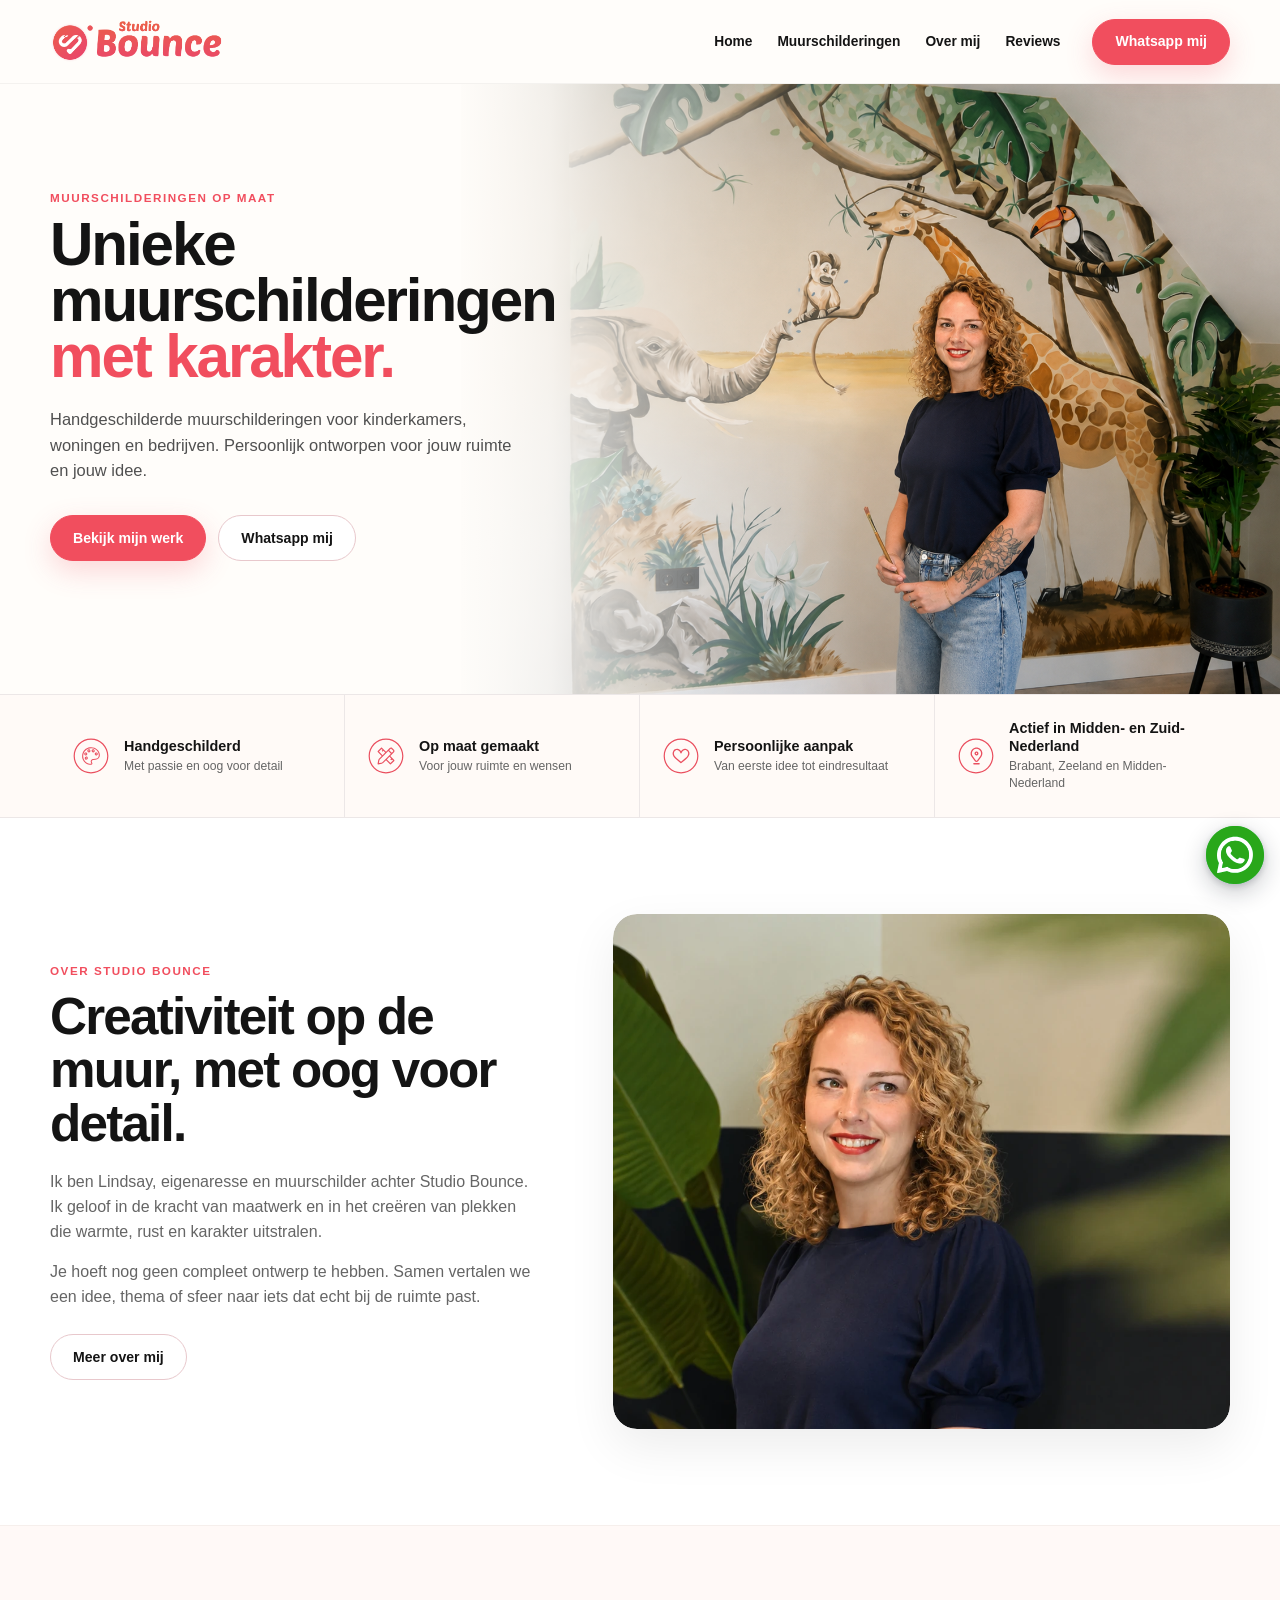
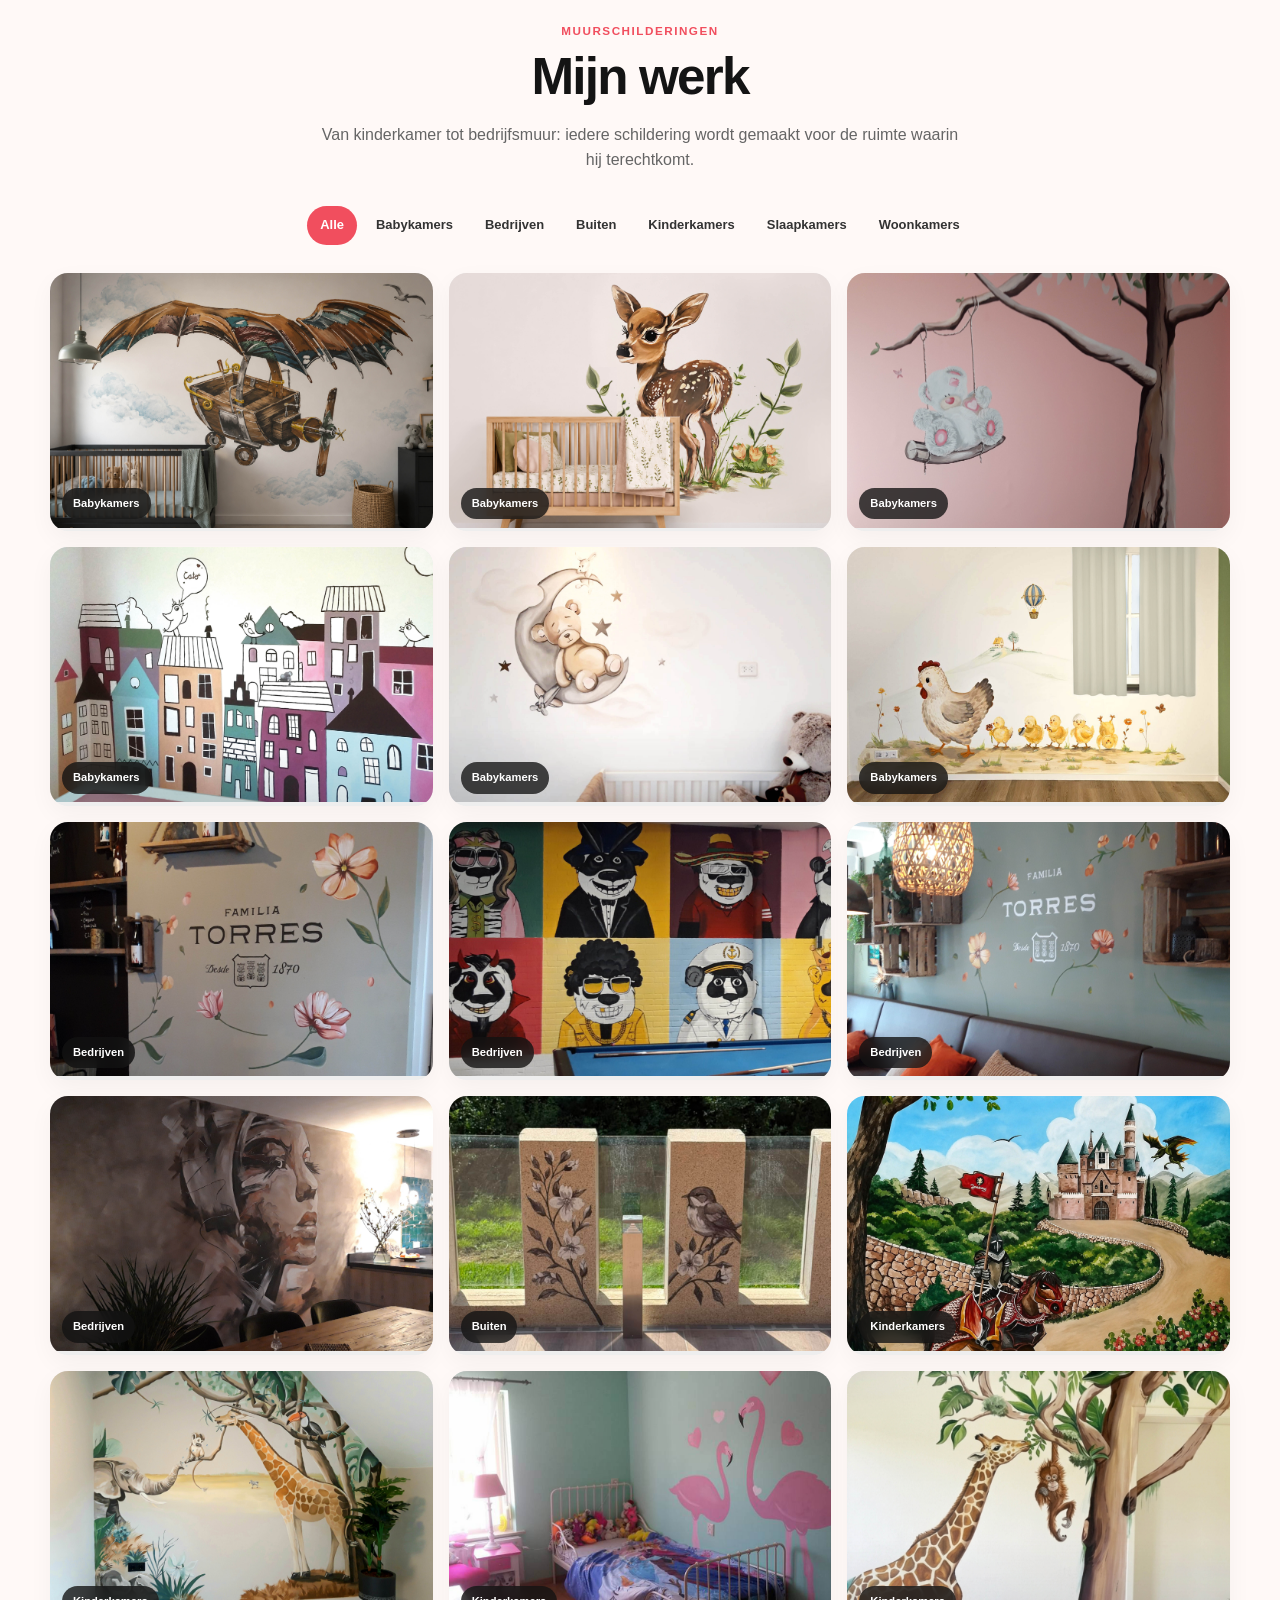
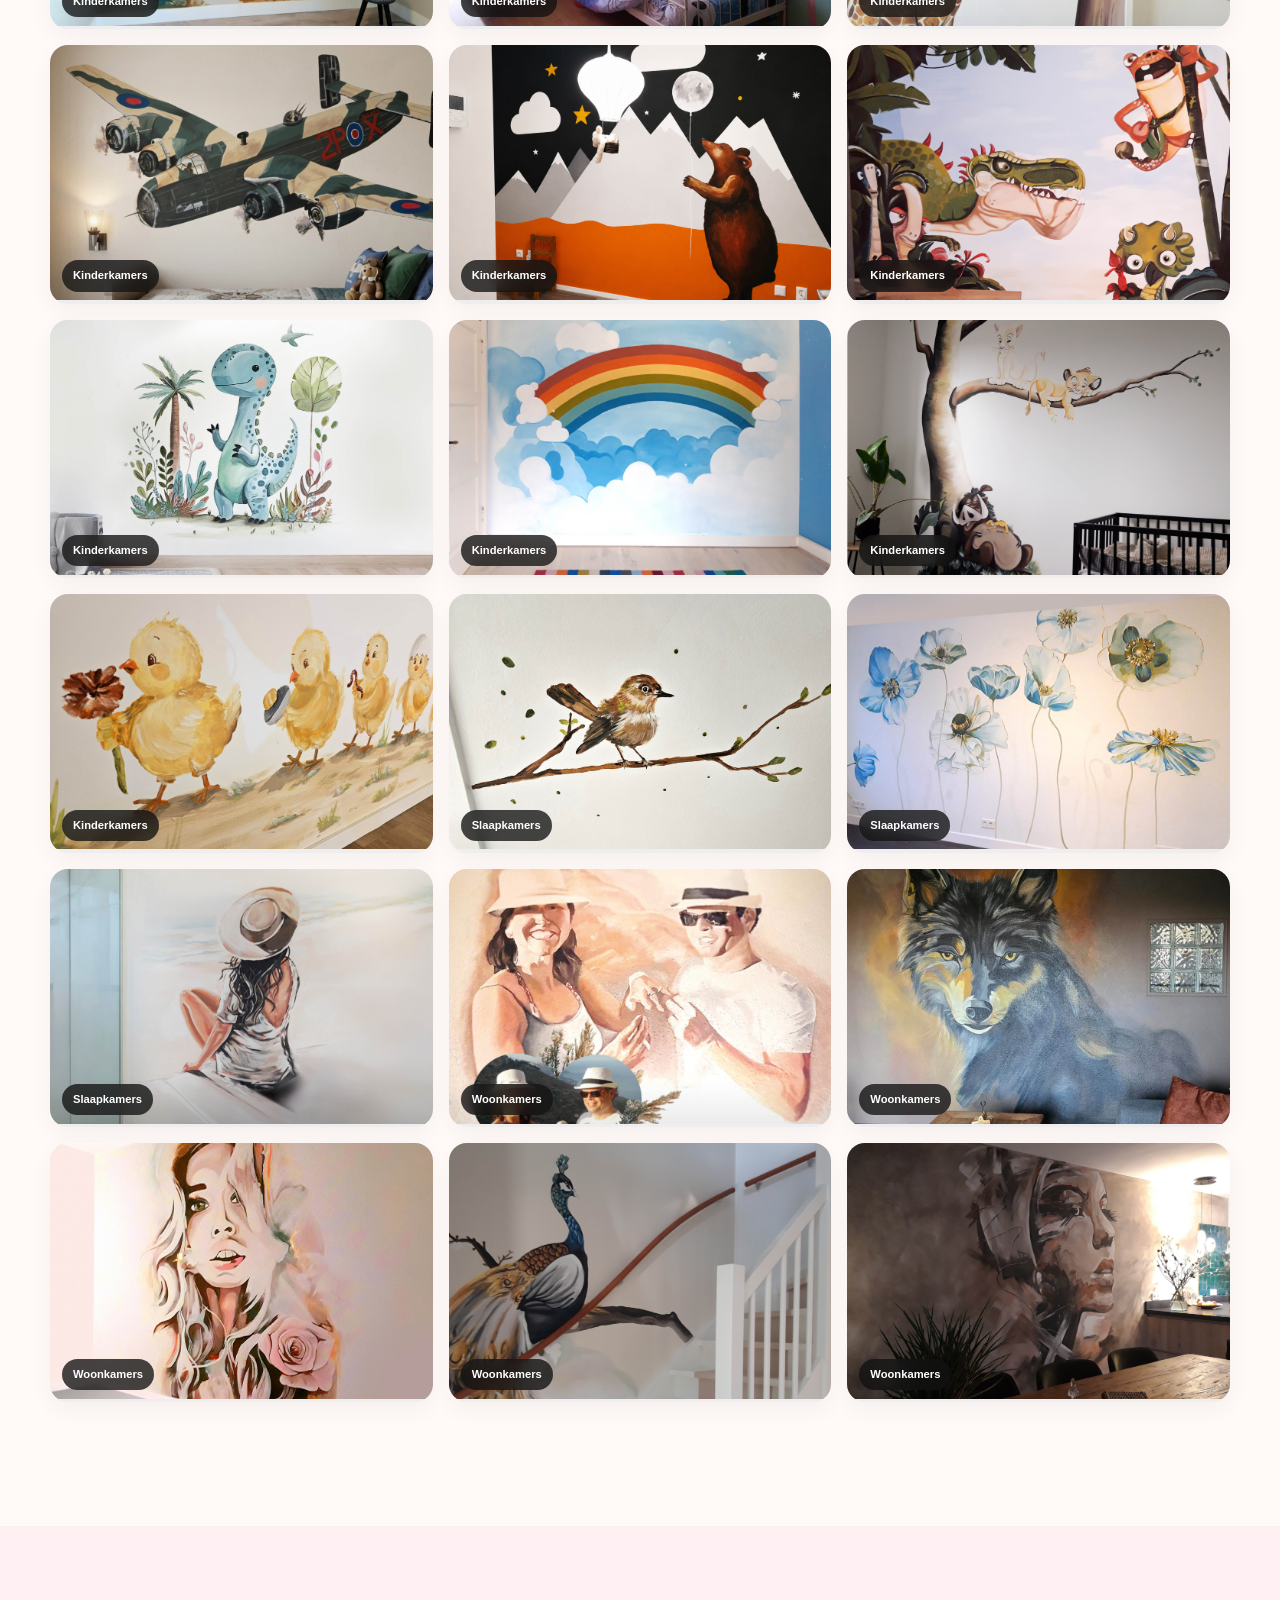
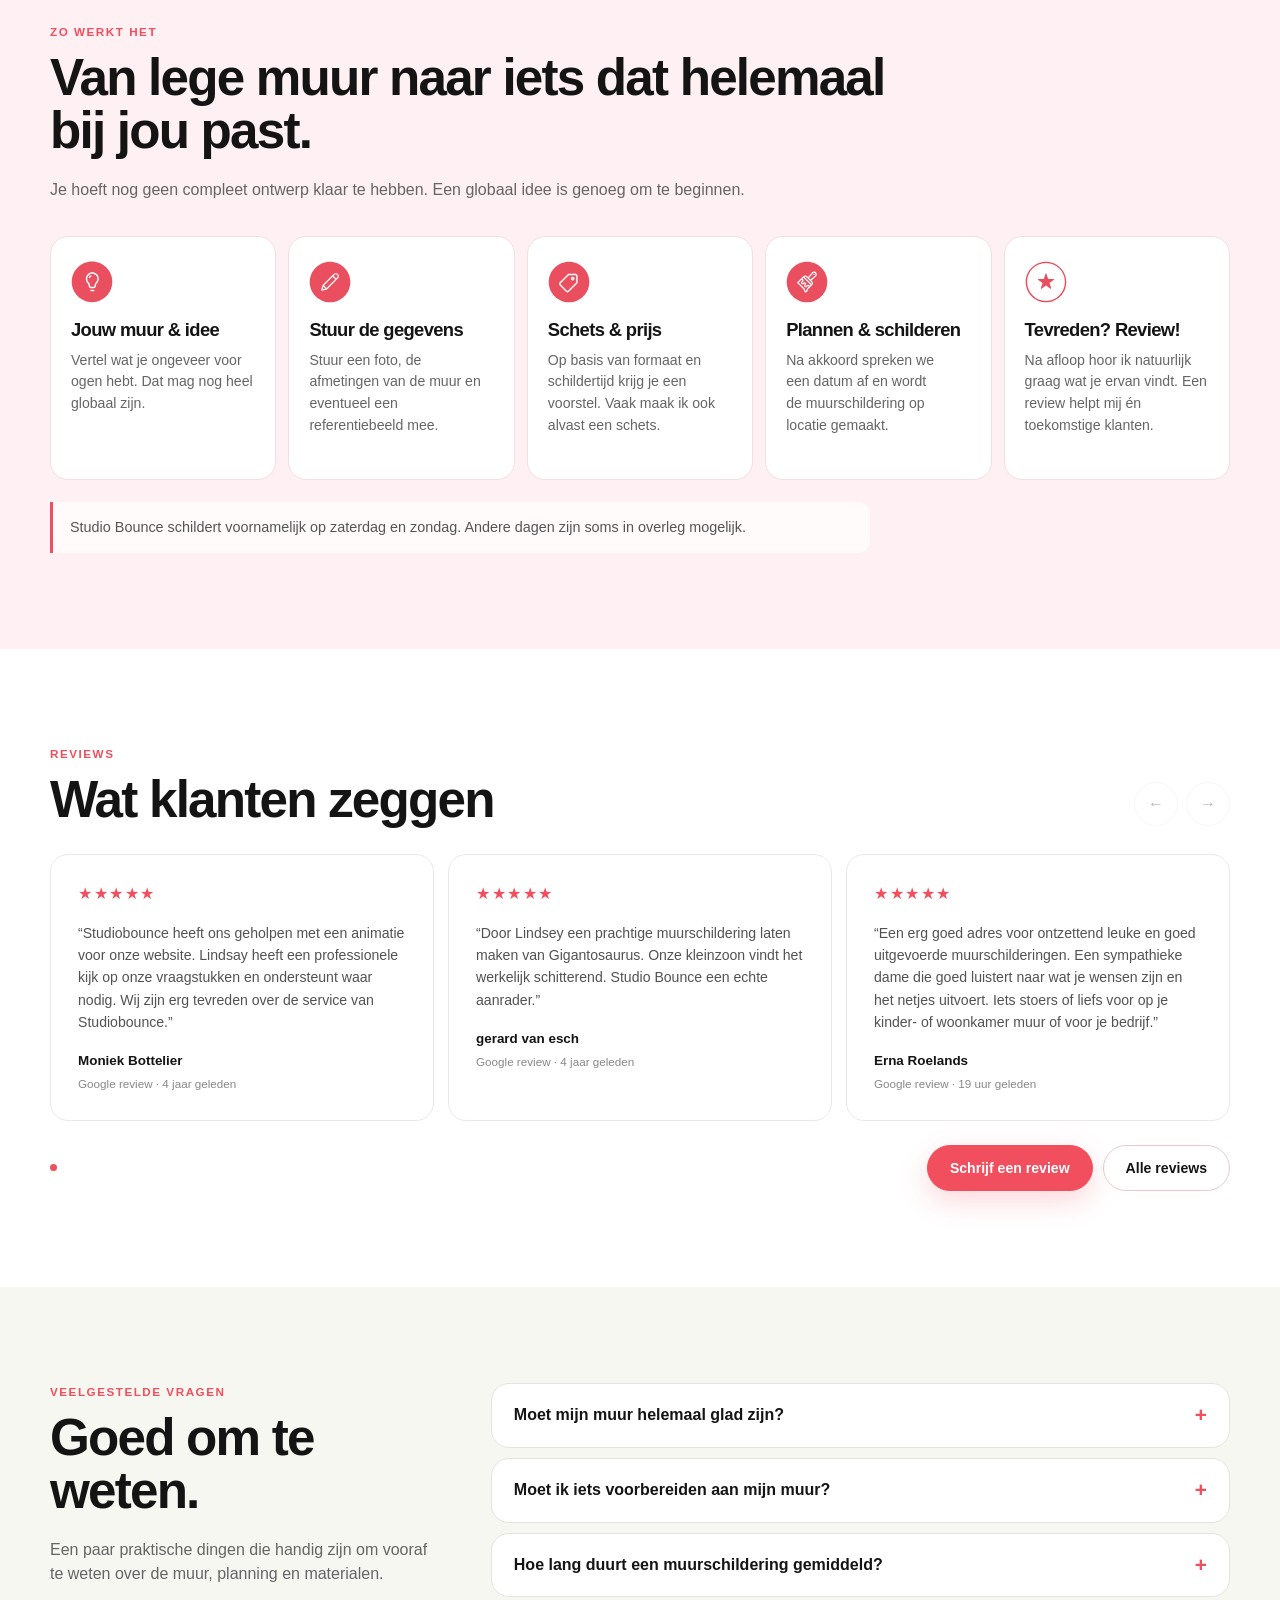
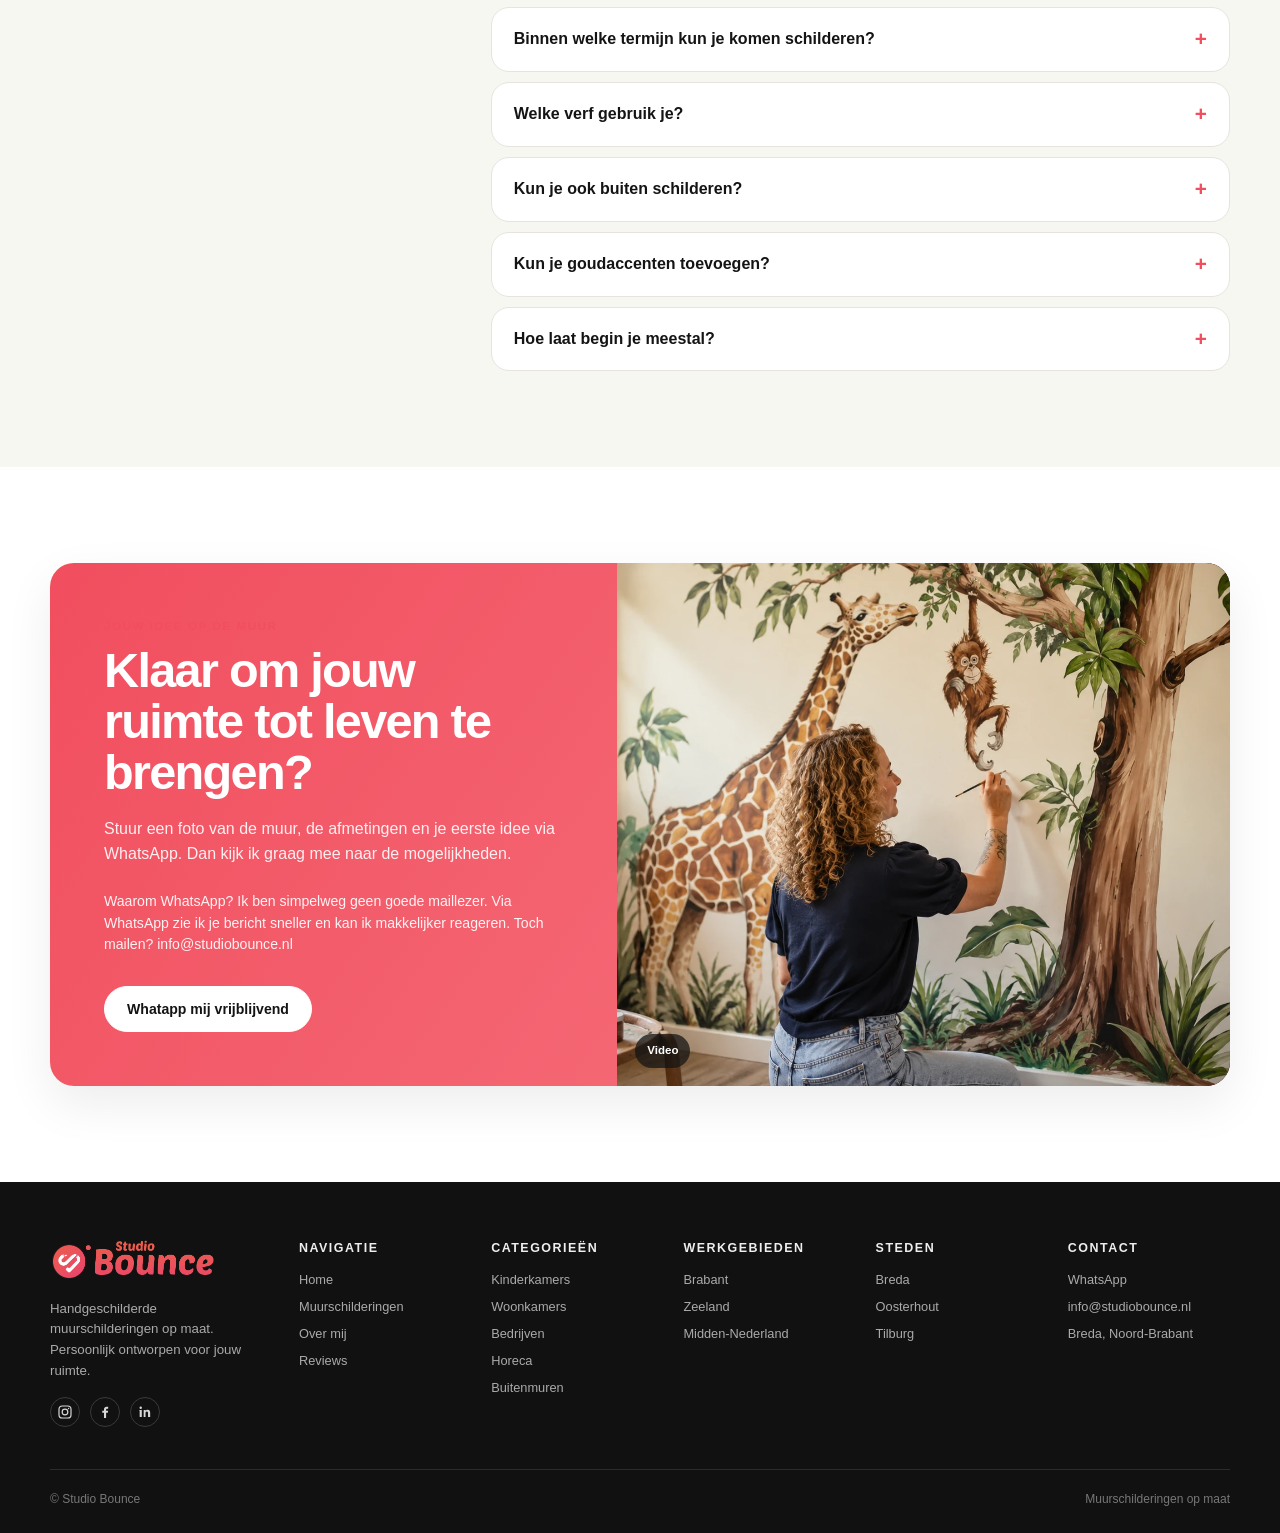
==== index.html @ 5ccdd758 "Add files via upload" ====
<!DOCTYPE html>
<html lang="nl"><head>
<link rel="icon" href="favicon.ico" sizes="any">
<link rel="icon" type="image/png" sizes="32x32" href="assets/favicons/favicon-32x32.png">
<link rel="icon" type="image/png" sizes="16x16" href="assets/favicons/favicon-16x16.png">
<link rel="apple-touch-icon" sizes="180x180" href="assets/favicons/apple-touch-icon.png">

<meta charset="utf-8">
<meta content="width=device-width, initial-scale=1" name="viewport">
<meta content="#f14e5e" name="theme-color">
<meta content="Studio Bounce maakt unieke, handgeschilderde muurschilderingen op maat voor woningen, kinderkamers, bedrijven, horeca en buitenmuren." name="description">
<meta content="index,follow,max-image-preview:large" name="robots">
<title>Studio Bounce | Muurschilderingen op maat</title>
<link href="css/main.css" rel="stylesheet">
<link href="css/site-system.css" rel="stylesheet"><style data-siteedit-site-frame="1920">
/* SiteEdit desktop composition: content is capped at 1920px; top-level section backgrounds always bleed to the real browser edges. */
html{overflow-x:clip}body{max-width:1920px!important;margin-left:auto!important;margin-right:auto!important;overflow-x:visible!important}[data-siteedit-fullbleed="true"]{isolation:isolate}[data-siteedit-fullbleed="true"]::before{content:"";position:absolute;z-index:-1;pointer-events:none;top:0;bottom:0;left:50%;width:100vw;transform:translateX(-50%);background:inherit;border-radius:0}[data-siteedit-fullbleed-context="true"]{position:relative}[data-siteedit-hidden="true"]{display:none!important}[data-siteedit-drop-active="true"]{outline:3px solid #7255ff!important;outline-offset:4px!important}
</style><style data-siteedit-responsive="true">@media(max-width:800px){[data-siteedit-free="true"]{position:relative!important;left:auto!important;right:auto!important;top:auto!important;max-width:100%!important;margin:24px auto!important}}</style><style data-siteedit-breakpoint-style="true">@media (min-width:1025px){[data-siteedit-responsive-id="se-r-mtsohcry-9l"][data-siteedit-responsive-id="se-r-mtsohcry-9l"]{width:36px !important;height:36px !important;}[data-siteedit-responsive-id="se-r-mtsohvhq-9r"][data-siteedit-responsive-id="se-r-mtsohvhq-9r"]{width:36px !important;height:36px !important;}[data-siteedit-responsive-id="se-r-mtsoi4g5-9x"][data-siteedit-responsive-id="se-r-mtsoi4g5-9x"]{width:36px !important;height:36px !important;}[data-siteedit-responsive-id="se-r-mtsoihoe-a5"][data-siteedit-responsive-id="se-r-mtsoihoe-a5"]{width:36px !important;height:36px !important;}[data-siteedit-responsive-id="se-r-mtlb56ii-9a"][data-siteedit-responsive-id="se-r-mtlb56ii-9a"]{object-position:113.8% 16.6% !important;}[data-siteedit-responsive-id="se-r-mtsoj9gz-ad"][data-siteedit-responsive-id="se-r-mtsoj9gz-ad"]{width:42px !important;height:42px !important;}[data-siteedit-responsive-id="se-r-mtsojlbh-aj"][data-siteedit-responsive-id="se-r-mtsojlbh-aj"]{width:42px !important;height:42px !important;}[data-siteedit-responsive-id="se-r-mtsojvg8-av"][data-siteedit-responsive-id="se-r-mtsojvg8-av"]{width:42px !important;height:42px !important;}[data-siteedit-responsive-id="se-r-mtsok99g-b3"][data-siteedit-responsive-id="se-r-mtsok99g-b3"]{width:42px !important;height:42px !important;}[data-siteedit-responsive-id="se-r-mtsoko1g-b9"][data-siteedit-responsive-id="se-r-mtsoko1g-b9"]{width:42px !important;height:42px !important;}}
@media (max-width:600px){[data-siteedit-responsive-id="se-r-mu3u2zjl-c8"][data-siteedit-responsive-id="se-r-mu3u2zjl-c8"]{color:rgba(20, 20, 20, 0) !important;}[data-siteedit-responsive-id="se-r-mu3u2je7-c7"][data-siteedit-responsive-id="se-r-mu3u2je7-c7"]{width:58px !important;height:58px !important;}}</style><style data-siteedit-icon-helper="true">
svg[data-siteedit-icon]{overflow:visible!important;}
svg[data-siteedit-icon]:not([data-siteedit-icon-source="imported"])[data-siteedit-icon-fill-mode="none"] :is(path,rect,circle,ellipse,polygon,polyline,line){fill:none!important;}
svg[data-siteedit-icon]:not([data-siteedit-icon-source="imported"])[data-siteedit-icon-fill-mode="color"] :is(path,rect,circle,ellipse,polygon,polyline,line){fill:var(--siteedit-icon-fill,#000)!important;}
svg[data-siteedit-icon]:not([data-siteedit-icon-source="imported"])[data-siteedit-icon-stroke-mode="none"] :is(path,rect,circle,ellipse,polygon,polyline,line){stroke:none!important;}
svg[data-siteedit-icon]:not([data-siteedit-icon-source="imported"])[data-siteedit-icon-stroke-mode="color"] :is(path,rect,circle,ellipse,polygon,polyline,line){stroke:var(--siteedit-icon-stroke,currentColor)!important;}
svg[data-siteedit-icon]:not([data-siteedit-icon-source="imported"])[data-siteedit-icon-stroke-width] :is(path,rect,circle,ellipse,polygon,polyline,line){stroke-width:var(--siteedit-icon-stroke-width,1.8)!important;}
</style></head>
<body id="top" class="home-page">
<header class="site-header" data-siteedit-fullbleed="true">
<div class="container header-inner">
<a aria-label="Studio Bounce home" class="brand" href="index.html">
<img alt="Studio Bounce" src="assets/images/studio-bounce-logo.png">
</a>
<button aria-expanded="false" aria-label="Menu openen" class="mobile-toggle" type="button">
<span></span><span></span><span></span>
</button>
<nav aria-label="Hoofdnavigatie" class="main-nav">
<a href="index.html">Home</a>
<a href="index.html#portfolio">Muurschilderingen</a>
<a href="index.html#over">Over mij</a>
<a href="index.html#reviews">Reviews</a>
<a class="btn btn-primary whatsapp-link nav-cta" href="https://wa.me/31657114682" target="_blank" rel="noopener">Whatsapp mij</a>
</nav>
</div>
</header>
<main>
<!-- HERO: home-v2 composition -->
<section aria-labelledby="hero-title" class="hero" data-siteedit-fullbleed="true">
<div class="container hero-inner">
<div class="hero-copy">
<p class="eyebrow">Muurschilderingen op maat</p>
<h1 id="hero-title">Unieke muurschilderingen <span>met karakter.</span></h1>
<p class="hero-lead">Handgeschilderde muurschilderingen voor kinderkamers, woningen en bedrijven. Persoonlijk ontworpen voor jouw ruimte en jouw idee.</p>
<div class="hero-actions">
<a class="btn btn-primary" href="#portfolio">Bekijk mijn werk</a>
<a class="btn btn-outline whatsapp-link" href="https://wa.me/31657114682" target="_blank" rel="noopener">Whatsapp mij</a>
</div>
</div>
</div>
<div class="hero-art">
<img alt="Studio Bounce schildert een jungle muurschildering met giraffe en aap" src="assets/siteedit/Hero_Muurschildering_breda_Jungle.png" style="height: 610px; object-fit: cover; object-position: 50% 50%;">
</div>
</section>
<!-- INFO STRIP: landing-page clarity -->
<section aria-label="Waarom Studio Bounce" class="info-strip" data-siteedit-fullbleed="true">
<div class="container info-grid">
<article class="info-item">
<div class="info-icon" style="color: inherit;">
<svg xmlns="http://www.w3.org/2000/svg" id="Laag_1" data-name="Laag 1" viewBox="0 0 30 30" data-siteedit-icon="true" data-siteedit-icon-name="Tekengebied 1" data-siteedit-icon-source="imported" aria-hidden="true" focusable="false" preserveAspectRatio="xMidYMid meet" data-siteedit-icon-fill-mode="original" data-siteedit-icon-stroke-mode="original" style="overflow: visible !important;" data-siteedit-responsive-id="se-r-mtsohcry-9l" data-siteedit-desktop-style="{&quot;width&quot;:&quot;36px&quot;,&quot;height&quot;:&quot;36px&quot;}">
  <defs>
    <style>
      .cls-1 {
        fill: #ea4f5f;
      }
    </style>
  </defs>
  <g>
    <path class="cls-1" d="M15.34,22.39h-1.5c-3.2-.57-5.72-3.14-6.23-6.34l.05-2.05c.51-3.29,3.01-5.82,6.36-6.31,4.16-.6,8.11,2.22,8.35,6.37.13,2.27-1.46,4.08-3.68,4.16l-1.79.06c-.53.02-.97.31-1.18.75s-.14.91.17,1.31c.27.41.33.77.24,1.36l-.79.69ZM18.76,17.34c1.49-.06,2.54-1.17,2.71-2.58.14-1.18-.19-2.33-.81-3.34-1.11-1.8-2.97-2.77-5.07-2.92-3.77-.26-6.92,2.51-7.09,6.21s2.67,6.75,6.39,6.8c.13,0,.42-.12.43-.23.05-.42-1.08-1.37-.32-2.73.38-.68,1.06-1.12,1.97-1.15l1.79-.07Z" data-siteedit-original-fill="rgb(234, 79, 95)" data-siteedit-original-stroke="none" data-siteedit-original-stroke-width="1px" style="fill: rgb(234, 79, 95) !important; stroke: none !important; stroke-width: 1px !important;"></path>
    <path class="cls-1" d="M10.73,15.54c.77-.21,1.44.27,1.59.92.15.69-.23,1.36-.94,1.55-.61.16-1.32-.21-1.52-.81-.22-.69.09-1.45.86-1.66ZM10.87,16.38c-.23.17-.27.51-.14.64s.45.2.56.1c.15-.12.23-.38.18-.52-.06-.17-.47-.32-.6-.22Z" data-siteedit-original-fill="rgb(234, 79, 95)" data-siteedit-original-stroke="none" data-siteedit-original-stroke-width="1px" style="fill: rgb(234, 79, 95) !important; stroke: none !important; stroke-width: 1px !important;"></path>
    <path class="cls-1" d="M13.14,9.43c.76-.06,1.31.53,1.37,1.16.07.74-.47,1.35-1.19,1.4-.66.04-1.27-.43-1.36-1.12s.38-1.37,1.18-1.43ZM13.04,10.34c-.23.11-.27.51-.15.63.11.11.42.19.55.13.16-.06.25-.45.17-.61-.06-.13-.39-.25-.57-.16Z" data-siteedit-original-fill="rgb(234, 79, 95)" data-siteedit-original-stroke="none" data-siteedit-original-stroke-width="1px" style="fill: rgb(234, 79, 95) !important; stroke: none !important; stroke-width: 1px !important;"></path>
    <path class="cls-1" d="M16.72,9.43c.76-.06,1.31.53,1.37,1.16.07.74-.47,1.35-1.19,1.4-.66.05-1.27-.43-1.36-1.12s.38-1.37,1.18-1.43ZM16.62,10.34c-.23.11-.27.51-.15.63.1.11.42.18.55.13.16-.07.25-.44.17-.61-.06-.13-.39-.24-.57-.16Z" data-siteedit-original-fill="rgb(234, 79, 95)" data-siteedit-original-stroke="none" data-siteedit-original-stroke-width="1px" style="fill: rgb(234, 79, 95) !important; stroke: none !important; stroke-width: 1px !important;"></path>
    <path class="cls-1" d="M10.27,12.09c.75-.23,1.42.22,1.61.89s-.2,1.36-.88,1.57c-.63.19-1.31-.15-1.55-.74-.27-.68.05-1.48.81-1.71ZM10.39,12.96c-.23.19-.16.6,0,.69.12.07.41.07.53-.01.13-.1.16-.45.08-.59-.07-.13-.47-.2-.61-.09Z" data-siteedit-original-fill="rgb(234, 79, 95)" data-siteedit-original-stroke="none" data-siteedit-original-stroke-width="1px" style="fill: rgb(234, 79, 95) !important; stroke: none !important; stroke-width: 1px !important;"></path>
    <path class="cls-1" d="M19.04,12.09c.76-.23,1.42.22,1.61.89.18.64-.2,1.35-.88,1.56-.63.2-1.31-.15-1.55-.74-.28-.67.05-1.48.81-1.71ZM19.18,12.94c-.2.13-.23.51-.09.66.12.12.45.15.59.04.13-.1.17-.45.08-.59-.08-.12-.46-.2-.58-.12Z" data-siteedit-original-fill="rgb(234, 79, 95)" data-siteedit-original-stroke="none" data-siteedit-original-stroke-width="1px" style="fill: rgb(234, 79, 95) !important; stroke: none !important; stroke-width: 1px !important;"></path>
  </g>
  <path class="cls-1" d="M15,1.5c7.44,0,13.5,6.06,13.5,13.5s-6.06,13.5-13.5,13.5S1.5,22.44,1.5,15,7.56,1.5,15,1.5M15,.5C6.99.5.5,6.99.5,15s6.49,14.5,14.5,14.5,14.5-6.49,14.5-14.5S23.01.5,15,.5h0Z" data-siteedit-original-fill="rgb(234, 79, 95)" data-siteedit-original-stroke="none" data-siteedit-original-stroke-width="1px" style="fill: rgb(234, 79, 95) !important; stroke: none !important; stroke-width: 1px !important;"></path>
</svg>
</div>
<div><strong>Handgeschilderd</strong><span>Met passie en oog voor detail</span></div>
</article>
<article class="info-item">
<div class="info-icon" style="color: inherit;">
<svg xmlns="http://www.w3.org/2000/svg" id="Laag_1" data-name="Laag 1" viewBox="0 0 30 30" data-siteedit-icon="true" data-siteedit-icon-name="Tekengebied 2" data-siteedit-icon-source="imported" aria-hidden="true" focusable="false" preserveAspectRatio="xMidYMid meet" data-siteedit-icon-fill-mode="original" data-siteedit-icon-stroke-mode="original" style="overflow: visible !important;" data-siteedit-responsive-id="se-r-mtsohvhq-9r" data-siteedit-desktop-style="{&quot;width&quot;:&quot;36px&quot;,&quot;height&quot;:&quot;36px&quot;}">
  <defs>
    <style>
      .cls-1 {
        fill: #ea4f5f;
      }
    </style>
  </defs>
  <path class="cls-1" d="M18.32,21.88l-3.31-3.32-2.14,2.13c-.39.39-.87.67-1.4.82l-3.04.55c-.25.05-.53-.35-.48-.57l.56-2.95c.11-.41.32-.91.62-1.21l2.32-2.33-3.32-3.31c-.23-.23-.23-.6.01-.81l2.75-2.75c.14-.19.57-.25.74-.08l3.38,3.38,3.06-3.05c.59-.59,1.49-.57,2.1-.03l1.43,1.43c.59.6.64,1.55.03,2.17l-3.05,3.06,3.32,3.31c.19.19.19.52.05.75l-2.88,2.87c-.17.17-.58.12-.74-.04ZM20.97,11.16c.12-.12.05-.55-.07-.66l-1.39-1.39c-.2-.2-.6-.18-.8.02l-1.06,1.1,2.14,2.14,1.18-1.2ZM12.86,10.72l-.71.72-.71-.74.71-.71-.83-.84-2.16,2.14,2.99,2.99,2.15-2.15-1.44-1.42ZM11.19,20.54c.38-.14.76-.35,1.04-.63l6.85-6.85-2.15-2.14-7.29,7.29c-.22.9-.38,1.69-.57,2.68l2.11-.35ZM20.02,17.84l-.74.71-.7-.71.71-.73-1.42-1.42-2.15,2.14,2.98,3.01,2.15-2.15-.84-.84Z" data-siteedit-original-fill="rgb(234, 79, 95)" data-siteedit-original-stroke="none" data-siteedit-original-stroke-width="1px" style="fill: rgb(234, 79, 95) !important; stroke: none !important; stroke-width: 1px !important;"></path>
  <path class="cls-1" d="M15,1.5c7.44,0,13.5,6.06,13.5,13.5s-6.06,13.5-13.5,13.5S1.5,22.44,1.5,15,7.56,1.5,15,1.5M15,.5C6.99.5.5,6.99.5,15s6.49,14.5,14.5,14.5,14.5-6.49,14.5-14.5S23.01.5,15,.5h0Z" data-siteedit-original-fill="rgb(234, 79, 95)" data-siteedit-original-stroke="none" data-siteedit-original-stroke-width="1px" style="fill: rgb(234, 79, 95) !important; stroke: none !important; stroke-width: 1px !important;"></path>
</svg>
</div>
<div><strong>Op maat gemaakt</strong><span>Voor jouw ruimte en wensen</span></div>
</article>
<article class="info-item">
<div class="info-icon" style="color: inherit;">
<svg xmlns="http://www.w3.org/2000/svg" id="Laag_1" data-name="Laag 1" viewBox="0 0 30 30" data-siteedit-icon="true" data-siteedit-icon-name="Tekengebied 3" data-siteedit-icon-source="imported" aria-hidden="true" focusable="false" preserveAspectRatio="xMidYMid meet" data-siteedit-icon-fill-mode="original" data-siteedit-icon-stroke-mode="original" style="overflow: visible !important;" data-siteedit-responsive-id="se-r-mtsoi4g5-9x" data-siteedit-desktop-style="{&quot;width&quot;:&quot;36px&quot;,&quot;height&quot;:&quot;36px&quot;}">
  <defs>
    <style>
      .cls-1 {
        fill: #ea4f5f;
      }
    </style>
  </defs>
  <path class="cls-1" d="M22.01,12.28v1.3c-.36,1.85-1.76,3.29-3.24,4.51l-3.42,2.84c-.25.21-.62.03-.84-.15l-3.64-3.05c-.83-.69-1.54-1.47-2.13-2.36-.96-1.47-1.01-3.28-.07-4.75.74-1.16,1.98-1.73,3.32-1.64,1.23.08,2.32.8,3.03,1.99.92-1.55,2.47-2.29,4.18-1.9,1.46.33,2.56,1.63,2.8,3.21ZM20.42,14.76c.63-1.11.72-2.33.11-3.41-.75-1.34-2.46-1.69-3.71-.79s-1.14,2.34-1.84,2.26c-.66-.08-.53-1.37-1.76-2.26s-2.96-.54-3.71.79c-.61,1.08-.51,2.3.09,3.37.56.79,1.17,1.51,1.92,2.13l3.5,2.92,3.85-3.23c.6-.5,1.07-1.13,1.55-1.79Z" data-siteedit-original-fill="rgb(234, 79, 95)" data-siteedit-original-stroke="none" data-siteedit-original-stroke-width="1px" style="fill: rgb(234, 79, 95) !important; stroke: none !important; stroke-width: 1px !important;"></path>
  <path class="cls-1" d="M15.02,1.5c7.44,0,13.5,6.06,13.5,13.5s-6.06,13.5-13.5,13.5S1.52,22.44,1.52,15,7.58,1.5,15.02,1.5M15.02.5C7.01.5.52,6.99.52,15s6.49,14.5,14.5,14.5,14.5-6.49,14.5-14.5S23.03.5,15.02.5h0Z" data-siteedit-original-fill="rgb(234, 79, 95)" data-siteedit-original-stroke="none" data-siteedit-original-stroke-width="1px" style="fill: rgb(234, 79, 95) !important; stroke: none !important; stroke-width: 1px !important;"></path>
</svg>
</div>
<div><strong>Persoonlijke aanpak</strong><span>Van eerste idee tot eindresultaat</span></div>
</article>
<article class="info-item">
<div class="info-icon" style="color: inherit;">
<svg xmlns="http://www.w3.org/2000/svg" id="Laag_1" data-name="Laag 1" viewBox="0 0 30 30" data-siteedit-icon="true" data-siteedit-icon-name="Tekengebied 4" data-siteedit-icon-source="imported" aria-hidden="true" focusable="false" preserveAspectRatio="xMidYMid meet" data-siteedit-icon-fill-mode="original" data-siteedit-icon-stroke-mode="original" style="overflow: visible !important;" data-siteedit-responsive-id="se-r-mtsoihoe-a5" data-siteedit-desktop-style="{&quot;width&quot;:&quot;36px&quot;,&quot;height&quot;:&quot;36px&quot;}">
  <defs>
    <style>
      .cls-1 {
        fill: #ea4f5f;
      }
    </style>
  </defs>
  <path class="cls-1" d="M16.07,8.01c1.75.25,3.17,1.4,3.82,2.85.76,1.71.54,3.56-.53,5l-2.63,3.52c-.32.42-.88.67-1.37.65-.45-.01-.97-.26-1.26-.65l-2.59-3.46c-1.11-1.48-1.37-3.36-.54-5.15.66-1.42,2.1-2.52,3.8-2.77h1.3ZM15.87,18.68l2.6-3.48c1.23-1.64.94-3.9-.56-5.2s-3.71-1.24-5.14.1-1.61,3.55-.4,5.16l2.59,3.44c.22.29.66.29.9-.03Z" data-siteedit-original-fill="rgb(234, 79, 95)" data-siteedit-original-stroke="none" data-siteedit-original-stroke-width="1px" style="fill: rgb(234, 79, 95) !important; stroke: none !important; stroke-width: 1px !important;"></path>
  <path class="cls-1" d="M17.61,22h-4.4c-.26,0-.53-.28-.54-.5-.02-.29.23-.6.55-.6h4.4c.26,0,.53.28.54.5.02.28-.23.6-.54.6Z" data-siteedit-original-fill="rgb(234, 79, 95)" data-siteedit-original-stroke="none" data-siteedit-original-stroke-width="1px" style="fill: rgb(234, 79, 95) !important; stroke: none !important; stroke-width: 1px !important;"></path>
  <path class="cls-1" d="M14.98,11.32c.93-.26,1.78.32,2.01,1.14.25.87-.28,1.77-1.14,2.02s-1.71-.24-1.99-1.07.16-1.82,1.12-2.09ZM15.24,12.38c-.32.12-.45.49-.33.75.11.25.47.39.73.28s.38-.47.28-.73c-.08-.21-.44-.38-.68-.29Z" data-siteedit-original-fill="rgb(234, 79, 95)" data-siteedit-original-stroke="none" data-siteedit-original-stroke-width="1px" style="fill: rgb(234, 79, 95) !important; stroke: none !important; stroke-width: 1px !important;"></path>
  <path class="cls-1" d="M15,1.5c7.44,0,13.5,6.06,13.5,13.5s-6.06,13.5-13.5,13.5S1.5,22.44,1.5,15,7.56,1.5,15,1.5M15,.5C6.99.5.5,6.99.5,15s6.49,14.5,14.5,14.5,14.5-6.49,14.5-14.5S23.01.5,15,.5h0Z" data-siteedit-original-fill="rgb(234, 79, 95)" data-siteedit-original-stroke="none" data-siteedit-original-stroke-width="1px" style="fill: rgb(234, 79, 95) !important; stroke: none !important; stroke-width: 1px !important;"></path>
</svg>
</div>
<div><strong>Actief in Midden- en Zuid-Nederland</strong><span>Brabant, Zeeland en Midden-Nederland</span></div>
</article>
</div>
</section>
<!-- OVER MIJ: clear standalone section -->
<section class="about section-pad" id="over" data-siteedit-fullbleed="true" data-siteedit-fullbleed-context="true">
<div class="container about-grid">
<div class="about-copy">
<p class="eyebrow">Over Studio Bounce</p>
<h2>Creativiteit op de muur, met oog voor detail.</h2>
<p>Ik ben Lindsay, eigenaresse en muurschilder achter Studio Bounce. Ik geloof in de kracht van maatwerk en in het creëren van plekken die warmte, rust en karakter uitstralen.</p>
<p>Je hoeft nog geen compleet ontwerp te hebben. Samen vertalen we een idee, thema of sfeer naar iets dat echt bij de ruimte past.</p>
<a class="btn btn-outline" href="#contact">Meer over mij</a>
</div>
<div class="about-visual">
<img alt="Lotte van Studio Bounce" src="assets/images/studio-bounce-portret.webp" data-siteedit-responsive-id="se-r-mtlb56ii-9a" data-siteedit-desktop-style="{&quot;object-position&quot;:&quot;113.8% 16.6%&quot;}">
</div>
</div>
</section>
<!-- PORTFOLIO -->
<section class="portfolio section-pad" id="portfolio" data-siteedit-fullbleed="true" data-siteedit-fullbleed-context="true">
<div class="container">
<div class="section-head">
<p class="eyebrow">Muurschilderingen</p>
<h2>Mijn werk</h2>
<p>Van kinderkamer tot bedrijfsmuur: iedere schildering wordt gemaakt voor de ruimte waarin hij terechtkomt.</p>
</div>
<div aria-label="Portfolio filters" class="filters">
<button class="filter active" data-filter="all" type="button">Alle</button>
<button class="filter" data-filter="babykamers" type="button">Babykamers</button>
<button class="filter" data-filter="bedrijven" type="button">Bedrijven</button>
<button class="filter" data-filter="buiten" type="button">Buiten</button>
<button class="filter" data-filter="kinderkamers" type="button">Kinderkamers</button>
<button class="filter" data-filter="slaapkamers" type="button">Slaapkamers</button><button class="filter" data-filter="woonkamers" type="button" aria-selected="false" aria-pressed="false">Woonkamers</button>



</div>
<div aria-live="polite" class="gallery">


<article aria-label="Vergroot bedrijfsmural" class="gallery-card" data-cat="buiten" role="button" tabindex="0">
<img alt="" src="assets/siteedit/Buiten_Muurschilderingen-website4.jpg" data-siteedit-resizable="" data-editor-name="Image" class="" data-siteedit-gallery-item="true" style="width: 100%; height: auto; object-fit: cover; border-radius: 0px; max-width: 100%;">
<span>Buiten</span>
</article>





<article aria-label="Vergroot bedrijfsmural" class="gallery-card" data-cat="bedrijven" role="button" tabindex="0">
<img alt="" src="assets/siteedit/Woonkamer_Muurschilderingen-website24.jpg" data-siteedit-resizable="" data-editor-name="Image" class="" data-siteedit-gallery-item="true" style="width: 100%; height: auto; object-fit: cover; border-radius: 0px; max-width: 100%;">
<span>Bedrijven</span>
</article><article aria-label="Vergroot bedrijfsmural" class="gallery-card" data-cat="babykamers" role="button" tabindex="0">
<img alt="" src="assets/siteedit/Babykamer_-Muurschilderingen-website2.jpg" data-siteedit-resizable="" data-editor-name="Image" class="" data-siteedit-gallery-item="true" style="width: 100%; height: auto; object-fit: cover; border-radius: 0px; max-width: 100%;">
<span>Babykamers</span>
</article><article aria-label="Vergroot bedrijfsmural" class="gallery-card" data-cat="babykamers" role="button" tabindex="0">
<img alt="" src="assets/siteedit/Babykamer_Muurschilderingen-website.jpg" data-siteedit-resizable="" data-editor-name="Image" class="" data-siteedit-gallery-item="true" style="width: 100%; height: auto; object-fit: cover; border-radius: 0px; max-width: 100%;">
<span>Babykamers</span>
</article><article aria-label="Vergroot bedrijfsmural" class="gallery-card" data-cat="babykamers" role="button" tabindex="0">
<img alt="" src="assets/siteedit/Babykamer_Muurschilderingen-website8.jpg" data-siteedit-resizable="" data-editor-name="Image" class="" data-siteedit-gallery-item="true" style="width: 100%; height: auto; object-fit: cover; border-radius: 0px; max-width: 100%;">
<span>Babykamers</span>
</article><article aria-label="Vergroot bedrijfsmural" class="gallery-card" data-cat="babykamers" role="button" tabindex="0">
<img alt="" src="assets/siteedit/Babykamer_Muurschilderingen-website17.jpg" data-siteedit-resizable="" data-editor-name="Image" class="" data-siteedit-gallery-item="true" style="width: 100%; height: auto; object-fit: cover; border-radius: 0px; max-width: 100%;">
<span>Babykamers</span>
</article><article aria-label="Vergroot bedrijfsmural" class="gallery-card" data-cat="babykamers" role="button" tabindex="0">
<img alt="" src="assets/siteedit/Babykamer_Muurschilderingen-website22.jpg" data-siteedit-resizable="" data-editor-name="Image" class="" data-siteedit-gallery-item="true" style="width: 100%; height: auto; object-fit: cover; border-radius: 0px; max-width: 100%;">
<span>Babykamers</span>
</article><article aria-label="Vergroot bedrijfsmural" class="gallery-card" data-cat="babykamers" role="button" tabindex="0">
<img alt="" src="assets/siteedit/Babykamer_Muurschilderingen-website23.jpg" data-siteedit-resizable="" data-editor-name="Image" class="" data-siteedit-gallery-item="true" style="width: 100%; height: auto; object-fit: cover; border-radius: 0px; max-width: 100%;">
<span>Babykamers</span>
</article><article aria-label="Vergroot bedrijfsmural" class="gallery-card" data-cat="bedrijven" role="button" tabindex="0">
<img alt="" src="assets/siteedit/Bedrijven_Muurschilderingen-website2.jpg" data-siteedit-resizable="" data-editor-name="Image" class="" data-siteedit-gallery-item="true" style="width: 100%; height: auto; object-fit: cover; border-radius: 0px; max-width: 100%; aspect-ratio: 383 / 255;">
<span>Bedrijven</span>
</article><article aria-label="Vergroot bedrijfsmural" class="gallery-card" data-cat="bedrijven" role="button" tabindex="0">
<img alt="" src="assets/siteedit/Bedrijven_Muurschilderingen-website5.jpg" data-siteedit-resizable="" data-editor-name="Image" class="" data-siteedit-gallery-item="true" style="width: 100%; height: auto; object-fit: cover; border-radius: 0px; max-width: 100%; aspect-ratio: 383 / 255;">
<span>Bedrijven</span>
</article><article aria-label="Vergroot bedrijfsmural" class="gallery-card" data-cat="bedrijven" role="button" tabindex="0">
<img alt="" src="assets/siteedit/Bedrijven_Muurschilderingen-website7.jpg" data-siteedit-resizable="" data-editor-name="Image" class="" data-siteedit-gallery-item="true" style="width: 100%; height: auto; object-fit: cover; border-radius: 0px; max-width: 100%; aspect-ratio: 383 / 255;">
<span>Bedrijven</span>
</article><article aria-label="Vergroot horeca muurschildering" class="gallery-card" data-cat="kinderkamers" role="button" tabindex="0">
<img alt="" src="assets/siteedit/Kinderkamer_Muurschilderingen-website1-2.jpg" data-siteedit-resizable="" data-editor-name="Image" class="" data-siteedit-gallery-item="true" style="width: 100%; height: auto; object-fit: cover; border-radius: 0px; max-width: 100%;">
<span>Kinderkamers</span>
</article><article aria-label="Vergroot horeca muurschildering" class="gallery-card" data-cat="kinderkamers" role="button" tabindex="0">
<img alt="" src="assets/siteedit/Kinderkamer_Muurschilderingen-website3-2.jpg" data-siteedit-resizable="" data-editor-name="Image" class="" data-siteedit-gallery-item="true" style="width: 100%; height: auto; object-fit: cover; border-radius: 0px; max-width: 100%;">
<span>Kinderkamers</span>
</article><article aria-label="Vergroot horeca muurschildering" class="gallery-card" data-cat="kinderkamers" role="button" tabindex="0">
<img alt="" src="assets/siteedit/Kinderkamer_Muurschilderingen-website6-2.jpg" data-siteedit-resizable="" data-editor-name="Image" class="" data-siteedit-gallery-item="true" style="width: 100%; height: auto; object-fit: cover; border-radius: 0px; max-width: 100%;">
<span>Kinderkamers</span>
</article><article aria-label="Vergroot horeca muurschildering" class="gallery-card" data-cat="kinderkamers" role="button" tabindex="0">
<img alt="" src="assets/siteedit/Kinderkamer_Muurschilderingen-website11-2.jpg" data-siteedit-resizable="" data-editor-name="Image" class="" data-siteedit-gallery-item="true" style="width: 100%; height: auto; object-fit: cover; border-radius: 0px; max-width: 100%;">
<span>Kinderkamers</span>
</article><article aria-label="Vergroot horeca muurschildering" class="gallery-card" data-cat="kinderkamers" role="button" tabindex="0">
<img alt="" src="assets/siteedit/Kinderkamer_Muurschilderingen-website12-2.jpg" data-siteedit-resizable="" data-editor-name="Image" class="" data-siteedit-gallery-item="true" style="width: 100%; height: auto; object-fit: cover; border-radius: 0px; max-width: 100%;">
<span>Kinderkamers</span>
</article><article aria-label="Vergroot horeca muurschildering" class="gallery-card" data-cat="kinderkamers" role="button" tabindex="0">
<img alt="" src="assets/siteedit/Kinderkamer_Muurschilderingen-website13-2.jpg" data-siteedit-resizable="" data-editor-name="Image" class="" data-siteedit-gallery-item="true" style="width: 100%; height: auto; object-fit: cover; border-radius: 0px; max-width: 100%;">
<span>Kinderkamers</span>
</article><article aria-label="Vergroot horeca muurschildering" class="gallery-card" data-cat="kinderkamers" role="button" tabindex="0">
<img alt="" src="assets/siteedit/Kinderkamer_Muurschilderingen-website14-2.jpg" data-siteedit-resizable="" data-editor-name="Image" class="" data-siteedit-gallery-item="true" style="width: 100%; height: auto; object-fit: cover; border-radius: 0px; max-width: 100%;">
<span>Kinderkamers</span>
</article><article aria-label="Vergroot horeca muurschildering" class="gallery-card" data-cat="kinderkamers" role="button" tabindex="0">
<img alt="" src="assets/siteedit/Kinderkamer_Muurschilderingen-website16-2.jpg" data-siteedit-resizable="" data-editor-name="Image" class="" data-siteedit-gallery-item="true" style="width: 100%; height: auto; object-fit: cover; border-radius: 0px; max-width: 100%;">
<span>Kinderkamers</span>
</article><article aria-label="Vergroot horeca muurschildering" class="gallery-card" data-cat="kinderkamers" role="button" tabindex="0">
<img alt="" src="assets/siteedit/Kinderkamer_Muurschilderingen-website20-2.jpg" data-siteedit-resizable="" data-editor-name="Image" class="" data-siteedit-gallery-item="true" style="width: 100%; height: auto; object-fit: cover; border-radius: 0px; max-width: 100%;">
<span>Kinderkamers</span>
</article><article aria-label="Vergroot horeca muurschildering" class="gallery-card" data-cat="kinderkamers" role="button" tabindex="0">
<img alt="" src="assets/siteedit/Kinderkamer_Muurschilderingen-website21-2.jpg" data-siteedit-resizable="" data-editor-name="Image" class="" data-siteedit-gallery-item="true" style="width: 100%; height: auto; object-fit: cover; border-radius: 0px; max-width: 100%;">
<span>Kinderkamers</span>
</article><article aria-label="Vergroot horeca muurschildering" class="gallery-card" data-cat="kinderkamers" role="button" tabindex="0">
<img alt="" src="assets/siteedit/Kinderkamer_Muurschilderingen-website25-2.jpg" data-siteedit-resizable="" data-editor-name="Image" class="" data-siteedit-gallery-item="true" style="width: 100%; height: auto; object-fit: cover; border-radius: 0px; max-width: 100%;">
<span>Kinderkamers</span>
</article><article aria-label="Vergroot buitenmuur" class="gallery-card" data-cat="slaapkamers" role="button" tabindex="0">
<img alt="" src="assets/siteedit/Slaampkamer_Muurschilderingen-website.jpg" data-siteedit-resizable="" data-editor-name="Image" class="" data-siteedit-gallery-item="true" style="width: 100%; height: auto; object-fit: cover; border-radius: 0px; max-width: 100%;">
<span>Slaapkamers</span>
</article><article aria-label="Vergroot buitenmuur" class="gallery-card" data-cat="slaapkamers" role="button" tabindex="0">
<img alt="" src="assets/siteedit/Slaapkamer_Muurschilderingen-website19.jpg" data-siteedit-resizable="" data-editor-name="Image" class="" data-siteedit-gallery-item="true" style="width: 100%; height: auto; object-fit: cover; border-radius: 0px; max-width: 100%;">
<span>Slaapkamers</span>
</article><article aria-label="Vergroot buitenmuur" class="gallery-card" data-cat="slaapkamers" role="button" tabindex="0">
<img alt="" src="assets/siteedit/Slaapkamer_Muurschilderingen-website27.jpg" data-siteedit-resizable="" data-editor-name="Image" class="" data-siteedit-gallery-item="true" style="width: 100%; height: auto; object-fit: cover; border-radius: 0px; max-width: 100%;">
<span>Slaapkamers</span>
</article><article aria-label="Vergroot bedrijfsmural" class="gallery-card" data-cat="woonkamers" role="button" tabindex="0">
<img alt="" src="assets/siteedit/Woonkamer_Muurschilderingen-website-2.jpg" data-siteedit-resizable="" data-editor-name="Image" class="" data-siteedit-gallery-item="true" style="width: 100%; height: auto; object-fit: cover; border-radius: 0px; max-width: 100%;">
<span>Woonkamers</span>
</article><article aria-label="Vergroot bedrijfsmural" class="gallery-card" data-cat="woonkamers" role="button" tabindex="0">
<img alt="" src="assets/siteedit/Woonkamer_Muurschilderingen-website9-2.jpg" data-siteedit-resizable="" data-editor-name="Image" class="" data-siteedit-gallery-item="true" style="width: 100%; height: auto; object-fit: cover; border-radius: 0px; max-width: 100%;">
<span>Woonkamers</span>
</article><article aria-label="Vergroot bedrijfsmural" class="gallery-card" data-cat="woonkamers" role="button" tabindex="0">
<img alt="" src="assets/siteedit/Woonkamer_Muurschilderingen-website10-2.jpg" data-siteedit-resizable="" data-editor-name="Image" class="" data-siteedit-gallery-item="true" style="width: 100%; height: auto; object-fit: cover; border-radius: 0px; max-width: 100%;">
<span>Woonkamers</span>
</article><article aria-label="Vergroot bedrijfsmural" class="gallery-card" data-cat="woonkamers" role="button" tabindex="0">
<img alt="" src="assets/siteedit/Woonkamer_Muurschilderingen-website24-2.jpg" data-siteedit-resizable="" data-editor-name="Image" class="" data-siteedit-gallery-item="true" style="width: 100%; height: auto; object-fit: cover; border-radius: 0px; max-width: 100%;">
<span>Woonkamers</span>
</article><article aria-label="Vergroot bedrijfsmural" class="gallery-card" data-cat="woonkamers" role="button" tabindex="0">
<img alt="" src="assets/siteedit/Woonkamer_Muurschilderingen-website15-2.jpg" data-siteedit-resizable="" data-editor-name="Image" class="" data-siteedit-gallery-item="true" style="width: 100%; height: auto; object-fit: cover; border-radius: 0px; max-width: 100%;">
<span>Woonkamers</span>
</article></div>
<div class="center-actions gallery-more-actions">
<button class="btn btn-primary gallery-load-more" type="button" aria-hidden="true" hidden="">Meer laden</button>
</div>
</div>
</section>
<!-- PROCESS: brought back from landing page, with icons rather than numbers -->
<section class="process section-pad" id="werkwijze" data-siteedit-fullbleed="true">

<div class="container">
<div class="section-head left">
<p class="eyebrow">Zo werkt het</p>
<h2>Van lege muur naar iets dat helemaal bij jou past.</h2>
<p>Je hoeft nog geen compleet ontwerp klaar te hebben. Een globaal idee is genoeg om te beginnen.</p>
</div>
<div class="process-grid">
<article class="process-card">
<div class="process-icon" style="color: inherit; background: transparent !important; border: 0px !important;">
<svg xmlns="http://www.w3.org/2000/svg" id="Laag_1" data-name="Laag 1" viewBox="0 0 30 30" data-siteedit-icon="true" data-siteedit-icon-name="Tekengebied 5" data-siteedit-icon-source="imported" aria-hidden="true" focusable="false" preserveAspectRatio="xMidYMid meet" data-siteedit-icon-fill-mode="original" data-siteedit-icon-stroke-mode="original" style="overflow: visible !important;" data-siteedit-responsive-id="se-r-mtsoj9gz-ad" data-siteedit-desktop-style="{&quot;width&quot;:&quot;42px&quot;,&quot;height&quot;:&quot;42px&quot;}">
  <defs>
    <style>
      .cls-1 {
        fill: #fff;
      }

      .cls-2 {
        fill: #ea4f5f;
      }
    </style>
  </defs>
  <path class="cls-2" d="M15,.38C6.99.38.5,6.87.5,14.88s6.49,14.5,14.5,14.5,14.5-6.49,14.5-14.5S23.01.38,15,.38h0Z" data-siteedit-original-fill="rgb(234, 79, 95)" data-siteedit-original-stroke="none" data-siteedit-original-stroke-width="1px" style="fill: rgb(234, 79, 95) !important; stroke: none !important; stroke-width: 1px !important;"></path>
  <path class="cls-1" d="M18.7,15.79c1.72-1.9,1.48-4.75-.29-6.43-1.8-1.71-4.66-1.7-6.46.07-1.75,1.72-1.89,4.59-.15,6.45.52.56.82,1.22.83,2,.01.89.69,1.57,1.58,1.57h1.96c.92,0,1.64-.67,1.62-1.6-.01-.81.34-1.44.9-2.07ZM17.73,15.35c-1.43,1.45-.52,3.09-1.53,3.08h-2.02c-.89,0-.04-1.55-1.59-3.21-1.39-1.48-1.29-3.75.15-5.11s3.71-1.32,5.1.15,1.35,3.62-.11,5.09Z" data-siteedit-original-fill="rgb(255, 255, 255)" data-siteedit-original-stroke="none" data-siteedit-original-stroke-width="1px" style="fill: rgb(255, 255, 255) !important; stroke: none !important; stroke-width: 1px !important;"></path>
  <path class="cls-1" d="M16.28,20.5h-2.1c-.19,0-.5.27-.52.45-.03.25.26.59.53.59h2.1c.19,0,.47-.32.49-.49.02-.19-.28-.55-.5-.55Z" data-siteedit-original-fill="rgb(255, 255, 255)" data-siteedit-original-stroke="none" data-siteedit-original-stroke-width="1px" style="fill: rgb(255, 255, 255) !important; stroke: none !important; stroke-width: 1px !important;"></path>
  <path class="cls-1" d="M13.58,11.96c.52-.91,1.21-.84,1.12-1.41-.03-.17-.42-.43-.59-.38-1.25.36-1.81,1.72-1.22,2,.18.09.6-.04.7-.21Z" data-siteedit-original-fill="rgb(255, 255, 255)" data-siteedit-original-stroke="none" data-siteedit-original-stroke-width="1px" style="fill: rgb(255, 255, 255) !important; stroke: none !important; stroke-width: 1px !important;"></path>
</svg>
</div>
<h3>Jouw muur &amp; idee</h3>
<p>Vertel wat je ongeveer voor ogen hebt. Dat mag nog heel globaal zijn.</p>
</article>
<article class="process-card">
<div class="process-icon" style="color: inherit; background: transparent !important; border: 0px !important;">
<svg xmlns="http://www.w3.org/2000/svg" id="Laag_1" data-name="Laag 1" viewBox="0 0 30 30" data-siteedit-icon="true" data-siteedit-icon-name="Tekengebied 6" data-siteedit-icon-source="imported" aria-hidden="true" focusable="false" preserveAspectRatio="xMidYMid meet" data-siteedit-icon-fill-mode="original" data-siteedit-icon-stroke-mode="original" style="overflow: visible !important;" data-siteedit-responsive-id="se-r-mtsojlbh-aj" data-siteedit-desktop-style="{&quot;width&quot;:&quot;42px&quot;,&quot;height&quot;:&quot;42px&quot;}">
  <defs>
    <style>
      .cls-1 {
        fill: #fff;
      }

      .cls-2 {
        fill: #ea4f5f;
      }
    </style>
  </defs>
  <path class="cls-2" d="M15,.5C6.99.5.5,6.99.5,15s6.49,14.5,14.5,14.5,14.5-6.49,14.5-14.5S23.01.5,15,.5h0Z" data-siteedit-original-fill="rgb(234, 79, 95)" data-siteedit-original-stroke="none" data-siteedit-original-stroke-width="1px" style="fill: rgb(234, 79, 95) !important; stroke: none !important; stroke-width: 1px !important;"></path>
  <path class="cls-1" d="M9.26,21.32c-.1.03-.37-.02-.44-.08-.09-.07-.17-.34-.14-.45l1.03-3.58,7.89-7.89c.87-.87,2.22-.84,3.06-.03s.92,2.23.03,3.12l-7.85,7.86-3.58,1.05ZM19.39,12.47l.77-.82c.48-.51.33-1.31-.12-1.74s-1.2-.53-1.69-.07l-.81.77,1.86,1.86ZM12.58,19.26l6.19-6.19-1.86-1.83-6.19,6.2,1.85,1.82ZM11.74,19.68l-1.42-1.42-.58,2,2-.58Z" data-siteedit-original-fill="rgb(255, 255, 255)" data-siteedit-original-stroke="none" data-siteedit-original-stroke-width="1px" style="fill: rgb(255, 255, 255) !important; stroke: none !important; stroke-width: 1px !important;"></path>
</svg>
</div>
<h3>Stuur de gegevens</h3>
<p>Stuur een foto, de afmetingen van de muur en eventueel een referentiebeeld mee.</p>
</article>
<article class="process-card">
<div class="process-icon" style="color: inherit; background: transparent !important; border: 0px !important;">
<svg xmlns="http://www.w3.org/2000/svg" id="Laag_1" data-name="Laag 1" viewBox="0 0 30 30" data-siteedit-icon="true" data-siteedit-icon-name="Tekengebied 7" data-siteedit-icon-source="imported" aria-hidden="true" focusable="false" preserveAspectRatio="xMidYMid meet" data-siteedit-icon-fill-mode="original" data-siteedit-icon-stroke-mode="original" style="overflow: visible !important;" data-siteedit-responsive-id="se-r-mtsojvg8-av" data-siteedit-desktop-style="{&quot;width&quot;:&quot;42px&quot;,&quot;height&quot;:&quot;42px&quot;}">
  <defs>
    <style>
      .cls-1 {
        fill: #fff;
      }

      .cls-2 {
        fill: #ea4f5f;
      }
    </style>
  </defs>
  <path class="cls-2" d="M15,.5C6.99.5.5,6.99.5,15s6.49,14.5,14.5,14.5,14.5-6.49,14.5-14.5S23.01.5,15,.5h0Z" data-siteedit-original-fill="rgb(234, 79, 95)" data-siteedit-original-stroke="none" data-siteedit-original-stroke-width="1px" style="fill: rgb(234, 79, 95) !important; stroke: none !important; stroke-width: 1px !important;"></path>
  <g>
    <g>
      <path class="cls-1" d="M20.99,10.3v5.49s-6.25,6.18-6.25,6.18l-.49.27h-.67s-.48-.23-.48-.23l-4.72-4.72c-.51-.51-.53-1.39-.01-1.9l6.14-6.15h4.97c.73-.01,1.25.38,1.52,1.05ZM14.44,21.21l5.78-5.78v-4.77c0-.38-.27-.65-.65-.65h-4.77s-5.91,5.92-5.91,5.92c-.24.24-.14.66.07.87l4.41,4.41c.3.35.72.34,1.06,0Z" data-siteedit-original-fill="rgb(255, 255, 255)" data-siteedit-original-stroke="none" data-siteedit-original-stroke-width="1px" style="fill: rgb(255, 255, 255) !important; stroke: none !important; stroke-width: 1px !important;"></path>
      <path class="cls-1" d="M13.55,22.36l-.54-.27-4.72-4.72c-.57-.57-.57-1.52-.01-2.08l6.18-6.18h5.02s0,0,0,0c.75,0,1.33.41,1.63,1.14v.05s0,5.54,0,5.54l-.04.04-6.28,6.2-.55.28h-.7ZM13.17,21.9l.44.21h.61s.45-.25.45-.25l6.2-6.13v-5.41c-.26-.63-.74-.96-1.39-.96h-4.92s-6.1,6.12-6.1,6.12c-.46.46-.45,1.26.01,1.72l4.7,4.7ZM13.89,21.59h-.03c-.21,0-.42-.11-.58-.3l-4.4-4.4c-.15-.15-.25-.38-.25-.6,0-.18.06-.33.17-.45l5.94-5.95h4.82c.44,0,.77.32.78.76v4.83s-5.82,5.81-5.82,5.81c-.2.2-.42.3-.64.3ZM14.85,10.14l-5.87,5.87c-.08.08-.1.19-.1.27,0,.16.07.32.17.43l4.41,4.41c.12.14.26.22.41.22.17,0,.33-.07.48-.23h0l5.74-5.74v-4.72c0-.31-.22-.52-.52-.53h-4.72Z" data-siteedit-original-fill="rgb(255, 255, 255)" data-siteedit-original-stroke="none" data-siteedit-original-stroke-width="1px" style="fill: rgb(255, 255, 255) !important; stroke: none !important; stroke-width: 1px !important;"></path>
    </g>
    <g>
      <path class="cls-1" d="M17.43,11.43c.71-.12,1.27.37,1.37.96.12.66-.33,1.26-.95,1.38s-1.22-.29-1.38-.88c-.17-.63.22-1.34.95-1.46ZM17.47,12.2c-.24.1-.32.42-.22.63.08.16.41.24.61.15.15-.08.24-.42.16-.59-.06-.13-.39-.25-.55-.18Z" data-siteedit-original-fill="rgb(255, 255, 255)" data-siteedit-original-stroke="none" data-siteedit-original-stroke-width="1px" style="fill: rgb(255, 255, 255) !important; stroke: none !important; stroke-width: 1px !important;"></path>
      <path class="cls-1" d="M17.64,13.92c-.59,0-1.12-.4-1.28-.99-.09-.35-.03-.73.17-1.04.2-.31.51-.52.89-.58h0c.81-.14,1.41.43,1.52,1.06.12.71-.35,1.39-1.05,1.53-.08.02-.16.02-.24.02ZM17.46,11.55h0c-.3.05-.56.22-.72.47-.16.25-.21.55-.13.84.14.55.69.9,1.23.79.57-.11.95-.66.85-1.24-.09-.51-.57-.98-1.23-.86ZM17.66,13.14c-.08,0-.16-.01-.24-.04-.14-.05-.24-.12-.28-.22-.07-.14-.07-.32-.01-.48.06-.15.16-.26.29-.32h0c.22-.09.61.04.71.25.1.22,0,.65-.22.76-.07.04-.16.05-.25.05ZM17.52,12.32c-.07.03-.13.09-.16.18-.04.09-.03.2,0,.28.01.02.06.06.14.09.11.04.23.03.3,0,.08-.04.16-.31.1-.43-.03-.06-.28-.17-.38-.12Z" data-siteedit-original-fill="rgb(255, 255, 255)" data-siteedit-original-stroke="none" data-siteedit-original-stroke-width="1px" style="fill: rgb(255, 255, 255) !important; stroke: none !important; stroke-width: 1px !important;"></path>
    </g>
  </g>
</svg>
</div>
<h3>Schets &amp; prijs</h3>
<p>Op basis van formaat en schildertijd krijg je een voorstel. Vaak maak ik ook alvast een schets.</p>
</article>
<article class="process-card">
<div class="process-icon" style="color: inherit; background: transparent !important; border: 0px !important;"><svg xmlns="http://www.w3.org/2000/svg" id="Laag_1" data-name="Laag 1" viewBox="0 0 30 30" data-siteedit-icon="true" data-siteedit-icon-name="Tekengebied 8" data-siteedit-icon-source="imported" aria-hidden="true" focusable="false" preserveAspectRatio="xMidYMid meet" data-siteedit-icon-fill-mode="original" data-siteedit-icon-stroke-mode="original" style="overflow: visible !important;" data-siteedit-responsive-id="se-r-mtsok99g-b3" data-siteedit-desktop-style="{&quot;width&quot;:&quot;42px&quot;,&quot;height&quot;:&quot;42px&quot;}">
  <defs>
    <style>
      .cls-1 {
        fill: #fff;
      }

      .cls-2 {
        fill: #ea4f5f;
      }
    </style>
  </defs>
  <path class="cls-2" d="M15,.5C6.99.5.5,6.99.5,15s6.49,14.5,14.5,14.5,14.5-6.49,14.5-14.5S23.01.5,15,.5h0Z" data-siteedit-original-fill="rgb(234, 79, 95)" data-siteedit-original-stroke="none" data-siteedit-original-stroke-width="1px" style="fill: rgb(234, 79, 95) !important; stroke: none !important; stroke-width: 1px !important;"></path>
  <g>
    <path class="cls-1" d="M20.43,7.58c.74.25,1.32.77,1.5,1.5s-.02,1.54-.62,2.05l-3.24,2.71.72.74c.68.7.7,1.88-.01,2.59l-2.84,2.85c-.29.29-.48.7-.5,1.12-.03.77-.63,1.29-1.32,1.28s-1.25-.55-1.29-1.33c-.02-.34-.19-.79-.45-1.05l-4.17-4.17c-.26-.26-.29-.56-.02-.83l4.23-4.22c.71-.71,1.88-.7,2.58-.02l.75.72,2.93-3.5.87-.44h.89ZM17.46,13.22l3.24-2.7c.54-.45.57-1.2.14-1.67s-1.26-.55-1.71-.01l-2.77,3.32,1.1,1.06ZM18.02,15.03l-3.56-3.55c-.38-.38-.93-.41-1.32-.12l5.1,5.1c.36-.5.2-1.01-.21-1.43ZM13.92,17.3c-.08.07-.16.4-.1.49.43.7.94-.76,1.92-.77.52,0,.88.24,1.24.72l.63-.66-5.1-5.1-.66.65c.49.33.75.74.72,1.27-.05.87-1.01,1.17-.94,1.6.02.11.2.29.3.3s.34-.1.41-.19c.5-.57,1.25-.51,1.74-.02.46.46.37,1.26-.15,1.69ZM16.21,18.38c.08-.15-.22-.54-.37-.5-.67.16-.92,1.12-1.94.94-.44-.08-.83-.48-.96-.91-.28-.89.98-1.61.45-1.8-.1-.04-.34.02-.43.12-.53.58-1.44.63-1.95-.05-.89-1.19.72-1.86.7-2.48,0-.18-.48-.43-.61-.3l-2.07,2.06,4.09,4.09c.84.84.34,1.96,1.01,2.01.15.01.44-.23.44-.4.04-1.56,1.15-1.92,1.65-2.79Z" data-siteedit-original-fill="rgb(255, 255, 255)" data-siteedit-original-stroke="none" data-siteedit-original-stroke-width="1px" style="fill: rgb(255, 255, 255) !important; stroke: none !important; stroke-width: 1px !important;"></path>
    <path class="cls-1" d="M19.78,9.22c.14-.09.53.05.6.2.06.14-.02.45-.16.56-.12.1-.46.04-.59-.12-.12-.14-.09-.48.15-.64Z" data-siteedit-original-fill="rgb(255, 255, 255)" data-siteedit-original-stroke="none" data-siteedit-original-stroke-width="1px" style="fill: rgb(255, 255, 255) !important; stroke: none !important; stroke-width: 1px !important;"></path>
  </g>
</svg></div>
<h3>Plannen &amp; schilderen</h3>
<p>Na akkoord spreken we een datum af en wordt de muurschildering op locatie gemaakt.</p>
</article>
<article class="process-card">
<div class="process-icon star" style="color: inherit; border: 0px !important; background: transparent !important;">
<svg xmlns="http://www.w3.org/2000/svg" id="Laag_1" data-name="Laag 1" viewBox="0 0 30 30" data-siteedit-icon="true" data-siteedit-icon-name="Tekengebied 9" data-siteedit-icon-source="imported" aria-hidden="true" focusable="false" preserveAspectRatio="xMidYMid meet" data-siteedit-icon-fill-mode="original" data-siteedit-icon-stroke-mode="original" style="overflow: visible !important;" data-siteedit-responsive-id="se-r-mtsoko1g-b9" data-siteedit-desktop-style="{&quot;width&quot;:&quot;42px&quot;,&quot;height&quot;:&quot;42px&quot;}">
  <defs>
    <style>
      .cls-1 {
        fill: #ea4f5f;
      }
    </style>
  </defs>
  <path class="cls-1" d="M15,1.5c7.44,0,13.5,6.06,13.5,13.5s-6.06,13.5-13.5,13.5S1.5,22.44,1.5,15,7.56,1.5,15,1.5M15,.5C6.99.5.5,6.99.5,15s6.49,14.5,14.5,14.5,14.5-6.49,14.5-14.5S23.01.5,15,.5h0Z" data-siteedit-original-fill="rgb(234, 79, 95)" data-siteedit-original-stroke="none" data-siteedit-original-stroke-width="1px" style="fill: rgb(234, 79, 95) !important; stroke: none !important; stroke-width: 1px !important;"></path>
  <path class="cls-1" d="M15,8.84c-.14,0-.27.08-.32.23l-1.21,3.74h-3.93c-.33,0-.46.42-.2.61l3.18,2.31-1.21,3.74c-.08.24.11.44.32.44.07,0,.13-.02.2-.07l3.18-2.31,3.18,2.31c.06.05.13.07.2.07.21,0,.4-.21.32-.44l-1.21-3.74,3.18-2.31c.26-.19.13-.61-.2-.61h-3.93l-1.21-3.74c-.05-.16-.19-.23-.32-.23h0Z" data-siteedit-original-fill="rgb(234, 79, 95)" data-siteedit-original-stroke="none" data-siteedit-original-stroke-width="1px" style="fill: rgb(234, 79, 95) !important; stroke: none !important; stroke-width: 1px !important;"></path>
</svg>
</div>
<h3>Tevreden? Review!</h3>
<p>Na afloop hoor ik natuurlijk graag wat je ervan vindt. Een review helpt mij én toekomstige klanten.</p>
</article>
</div>
<p class="process-note">Studio Bounce schildert voornamelijk op zaterdag en zondag. Andere dagen zijn soms in overleg mogelijk.</p>
</div>
</section>
<!-- REVIEWS: hand-picked Google reviews -->
<section class="reviews section-pad" id="reviews" data-siteedit-fullbleed="true" data-siteedit-fullbleed-context="true">
<div class="container">
<div class="reviews-heading">
<div>
<p class="eyebrow">Reviews</p>
<h2>Wat klanten zeggen</h2>
</div>
<div class="review-controls">
<button aria-label="Vorige reviews" class="review-arrow review-prev" type="button" disabled="">←</button>
<button aria-label="Volgende reviews" class="review-arrow review-next" type="button" disabled="">→</button>
</div>
</div>
<div class="reviews-viewport">
<div class="reviews-track" style="transform: translateX(0px);">
<article class="review-card">
<div class="stars" aria-label="5 van 5 sterren">★★★★★</div>
<p>“Studiobounce heeft ons geholpen met een animatie voor onze website. Lindsay heeft een professionele kijk op onze vraagstukken en ondersteunt waar nodig. Wij zijn erg tevreden over de service van Studiobounce.”</p>
<strong>Moniek Bottelier</strong>
<small>Google review · 4 jaar geleden</small>
</article>
<article class="review-card">
<div class="stars" aria-label="5 van 5 sterren">★★★★★</div>
<p>“Door Lindsey een prachtige muurschildering laten maken van Gigantosaurus. Onze kleinzoon vindt het werkelijk schitterend. Studio Bounce een echte aanrader.”</p>
<strong>gerard van esch</strong>
<small>Google review · 4 jaar geleden</small>
</article>
<article class="review-card">
<div class="stars" aria-label="5 van 5 sterren">★★★★★</div>
<p>“Een erg goed adres voor ontzettend leuke en goed uitgevoerde muurschilderingen. Een sympathieke dame die goed luistert naar wat je wensen zijn en het netjes uitvoert. Iets stoers of liefs voor op je kinder- of woonkamer muur of voor je bedrijf.”</p>
<strong>Erna Roelands</strong>
<small>Google review · 19 uur geleden</small>
</article>
</div>
</div>
<div class="reviews-bottom">
<div aria-hidden="true" class="review-dots"><span class="review-dot active"></span></div>
<div class="review-actions">
<a class="btn btn-primary review-write-link" href="https://www.google.com/search?hl=nl-NL&amp;gl=nl&amp;q=Studio+Bounce+Muurschilderingen&amp;ludocid=16386421956275376328&amp;lsig=AB86z5VmhhJcTEVV1yGlEd9CPImV&amp;source=g.page.m._&amp;laa=merchant-review-solicitation#lrd=0x47c6a01eb1ec347f:0xe36843f3437490c8,3" target="_blank" rel="noopener">Schrijf een review</a>
<a class="btn btn-outline review-all-link" href="https://www.google.com/search?sca_esv=ffcf0adbfdee8899&amp;hl=nl-NL&amp;gl=nl&amp;sxsrf=APpeQnu8PbO0gG3dbBjonzqf-iCIRtwdbQ:1789457702244&amp;q=Studio+Bounce+Muurschilderingen&amp;si=APenkKm7iecQ4G6P-TsbSMFKIQtv3EFIqRAFw-i8uEbk55Z-_3iPCROO6BidcqdnRksRmK1sarOU9IfUr2zfN-AjJekZH1HvpMAbdfZz2mVqk5PWWFPu_KQ%3D&amp;uds=AJ5uw1_PlqngxRz_qZNSnVfaVEidZ97oWCbmW_tbFuENUKrI0r585dUTECHWpHdXkULXuqLaQxRlPE3GAMgeeyoezqUFWj5o-2hfcH1INpJDUGxtw8QMcueGlKKyl9qK-XGcKPdwEUDP&amp;sa=X&amp;ved=2ahUKEwi14Lq1ifCWAxU2-LsIHavoF4cQ3PALegQIHRAE&amp;biw=1920&amp;bih=1026&amp;dpr=1" target="_blank" rel="noopener">Alle reviews</a>
</div>
</div>
</div>
</section>
<!-- FAQ: clear section inspired directly by the landing page -->
<section class="faq-section section-pad" id="faq" data-siteedit-fullbleed="true" data-siteedit-fullbleed-context="true">
<div class="container faq-grid">
<div class="faq-intro">
<p class="eyebrow">Veelgestelde vragen</p>
<h2>Goed om te weten.</h2>
<p>Een paar praktische dingen die handig zijn om vooraf te weten over de muur, planning en materialen.</p>
</div>
<div class="faq-list">
<details class="faq-item">
<summary>Moet mijn muur helemaal glad zijn?</summary>
<div class="faq-answer"><p>Het liefst wel. Een heel lichte textuur is mogelijk, maar strakke lijnen zijn dan lastiger te garanderen.</p></div>
</details><details class="faq-item">
<summary>Moet ik iets voorbereiden aan mijn muur?</summary>
<div class="faq-answer"><p>Dat ligt aan de staat. Als een muur nieuw gestuct is, moet er minimaal 1 laag voorstrijk en 1 laag verf(wit) op de muur zitten. 
Wanneer je een bepaalde achtergrondkleur op de muur wilt, vraag ik je dit ook te verzorgen zodat ik me kan focussen op de schildering.</p></div>
</details>
<details class="faq-item">
<summary>Hoe lang duurt een muurschildering gemiddeld?</summary>
<div class="faq-answer"><p>De meeste schilderingen zijn binnen één dag klaar. Het exacte aantal uren hangt af van formaat en detail.</p></div>
</details>
<details class="faq-item">
<summary>Binnen welke termijn kun je komen schilderen?</summary>
<div class="faq-answer"><p>Meestal kan er binnen ongeveer zes weken een datum worden gepland, afhankelijk van de agenda.</p></div>
</details>
<details class="faq-item">
<summary>Welke verf gebruik je?</summary>
<div class="faq-answer"><p>Binnen wordt gewerkt met muurverf en acryl op waterbasis. Voor buiten hangt de verfkeuze af van de ondergrond.</p></div>
</details>
<details class="faq-item">
<summary>Kun je ook buiten schilderen?</summary>
<div class="faq-answer"><p>Ja. De aanpak en verf worden afgestemd op de ondergrond en de omstandigheden.</p></div>
</details>
<details class="faq-item">
<summary>Kun je goudaccenten toevoegen?</summary>
<div class="faq-answer"><p>Ja. Bij sommige ontwerpen kunnen bijvoorbeeld accenten met imitatiebladgoud worden toegevoegd.</p></div>
</details>
<details class="faq-item">
<summary>Hoe laat begin je meestal?</summary>
<div class="faq-answer"><p>Meestal begint Studio Bounce tussen 08:30 en 09:00.</p></div>
</details>
</div>
</div>
</section>
<!-- CTA: landing structure + one home-v2 curve -->
<section class="contact section-pad" id="contact" data-siteedit-fullbleed="true" data-siteedit-fullbleed-context="true">
<div class="container">
<div class="contact-card">
<div class="contact-copy">
<p class="eyebrow light">Jouw idee op de muur</p>
<h2>Klaar om jouw ruimte tot leven te brengen?</h2>
<p>Stuur een foto van de muur, de afmetingen en je eerste idee via WhatsApp. Dan kijk ik graag mee naar de mogelijkheden.</p>
<p class="whatsapp-note">Waarom WhatsApp? Ik ben simpelweg geen goede maillezer. Via WhatsApp zie ik je bericht sneller en kan ik makkelijker reageren. Toch mailen? info@studiobounce.nl</p><a class="btn btn-light whatsapp-link" href="https://wa.me/31657114682" target="_blank" rel="noopener">Whatapp mij vrijblijvend</a>
</div>
<div class="contact-visual contact-video">
<video aria-label="Studio Bounce video" playsinline="" poster="assets/images/hero-main.webp" preload="metadata" src="assets/siteedit/Video-berenklauw.mp4" muted="" autoplay="" loop="">
<p>Voeg hier later de Studio Bounce-video toe.</p>
</video>
<div aria-hidden="true" class="video-note">Video</div>
</div>
</div>
</div>
</section>
</main>
<footer class="site-footer" data-siteedit-fullbleed="true" data-siteedit-fullbleed-context="true">
<div class="container footer-grid">
<div class="footer-brand">
<img alt="Studio Bounce" src="assets/images/studio-bounce-logo.png">
<p>Handgeschilderde muurschilderingen op maat. Persoonlijk ontworpen voor jouw ruimte.</p>
<div aria-label="Social media" class="socials">
<a aria-label="Instagram" href="https://www.instagram.com/studiobounce_breda/" target="_blank" rel="noopener noreferrer" title="Instagram">
<svg aria-hidden="true" viewBox="0 0 24 24" focusable="false"><rect x="3" y="3" width="18" height="18" rx="5"></rect><circle cx="12" cy="12" r="4.25"></circle><circle cx="17.35" cy="6.65" r="1.05" class="social-fill"></circle></svg>
</a>
<a aria-label="Facebook" href="https://www.facebook.com/lindsay.studiobounce" target="_blank" rel="noopener noreferrer" title="Facebook">
<svg aria-hidden="true" viewBox="0 0 24 24" focusable="false"><path class="social-fill" d="M13.65 21v-7.7h2.6l.4-3h-3V8.4c0-.87.24-1.46 1.5-1.46h1.6V4.25c-.28-.04-1.23-.12-2.34-.12-2.32 0-3.91 1.42-3.91 4.02v2.15H7.88v3h2.62V21h3.15z"></path></svg>
</a>
<a aria-label="LinkedIn" href="https://nl.linkedin.com/company/studio-bounce" target="_blank" rel="noopener noreferrer" title="LinkedIn">
<svg aria-hidden="true" viewBox="0 0 24 24" focusable="false"><rect class="social-fill" x="4" y="9" width="3.2" height="10.5" rx=".35"></rect><circle class="social-fill" cx="5.6" cy="5.6" r="1.8"></circle><path class="social-fill" d="M10 9h3v1.45h.04c.42-.8 1.44-1.65 2.96-1.65 3.17 0 3.75 2.08 3.75 4.8v5.9h-3.2v-5.23c0-1.25-.02-2.86-1.74-2.86-1.74 0-2.01 1.36-2.01 2.77v5.32H10V9z"></path></svg>
</a>
</div>
</div>
<div class="footer-col">
<h3>Navigatie</h3>
<a href="index.html">Home</a>
<a href="index.html#portfolio">Muurschilderingen</a>
<a href="index.html#over">Over mij</a>
<a href="index.html#reviews">Reviews</a>
</div>
<div class="footer-col">
<h3>Categorieën</h3>
<a href="kinderkamer/index.html">Kinderkamers</a>
<a href="woonkamers/index.html">Woonkamers</a>
<a href="bedrijven/index.html">Bedrijven</a>
<a href="horeca/index.html">Horeca</a>
<a href="buitenmuren/index.html">Buitenmuren</a>
</div>
<div class="footer-col">
<h3>Werkgebieden</h3>
<a href="muurschildering-brabant/index.html">Brabant</a>
<a href="muurschildering-zeeland/index.html">Zeeland</a>
<a href="muurschildering-midden-nederland/index.html">Midden-Nederland</a>
</div>
<div class="footer-col footer-cities-col">
<h3>Steden</h3>
<a href="muurschildering-breda/index.html">Breda</a>
<a href="muurschildering-oosterhout/index.html">Oosterhout</a>
<a href="muurschildering-tilburg/index.html">Tilburg</a>
</div>
<div class="footer-col">
<h3>Contact</h3>
<a class="whatsapp-link" href="https://wa.me/31657114682" target="_blank" rel="noopener">WhatsApp</a>
<a href="mailto:info@studiobounce.nl">info@studiobounce.nl</a>
<span>Breda, Noord-Brabant</span>
</div>
</div>
<div class="container footer-bottom">
<span>© Studio Bounce</span>
<span>Muurschilderingen op maat</span>
</div>
</footer>
<!-- Lightbox -->
<div aria-hidden="true" class="lightbox" id="lightbox">
<button aria-label="Sluiten" class="lightbox-close" type="button">×</button>
<button aria-label="Vorige afbeelding" class="lightbox-arrow lightbox-prev" type="button">←</button>
<figure>
<img alt="" class="lightbox-image" src="file:///Users/maarten/Library/Application%20Support/SiteEdit/website-cache/Studio-Bounce-Breda--BounceWebsite/assets/siteedit/Woonkamer_Muurschilderingen-website.jpg">
<figcaption class="lightbox-caption"></figcaption>
</figure>
<button aria-label="Volgende afbeelding" class="lightbox-arrow lightbox-next" type="button">→</button>
</div>
<script defer="" src="js/site-nav.js"></script>
<script defer="" src="js/main.js"></script>



<a class="mobile-whatsapp-fab whatsapp-link" href="https://wa.me/31657114682" target="_blank" rel="noopener" aria-label="Neem contact op via WhatsApp" title="WhatsApp" style="color: inherit;" data-siteedit-responsive-id="se-r-mu3u2zjl-c8" data-siteedit-mobile-style="{&quot;color&quot;:&quot;#14141400&quot;}">
  <svg xmlns="http://www.w3.org/2000/svg" id="Layer_2" data-name="Layer 2" viewBox="0 0 383.05 383.16" data-siteedit-icon="true" data-siteedit-icon-name="WhatsApp_2" data-siteedit-icon-source="imported" aria-hidden="true" focusable="false" preserveAspectRatio="xMidYMid meet" data-siteedit-icon-fill-mode="original" data-siteedit-icon-stroke-mode="original" style="overflow: visible !important;" data-siteedit-responsive-id="se-r-mu3u2je7-c7" data-siteedit-mobile-style="{&quot;width&quot;:&quot;58px&quot;,&quot;height&quot;:&quot;58px&quot;}">
  <defs>
    <style>
      .cls-1 {
        fill: #29a71a;
      }

      .cls-2 {
        fill: #fff;
      }
    </style>
  </defs>
  <g id="Layer_1-2" data-name="Layer 1">
    <g>
      <path class="cls-1" d="M198.37,382.91l-13.49.25c.04-.37-1.59-.63-2.15-.66l-12.59-.62C81.66,372.14,11.01,301.5,1.26,213.02l-.6-12.6c-.03-.55-.29-2.2-.66-2.15l.04-13.57c1.24-3.3.56-8.64,1.22-14.62C11.31,78.8,85.97,6.88,177.65.52l8.82-.41c3.37-.16,6.94-.15,10.31,0l8.8.39c94.47,6.54,170.51,82.59,177.05,177.07l.42,8.79v10.31s-.43,8.92-.43,8.92c-6.78,97.73-87.62,174.36-184.24,177.3ZM78.97,311.14l59.79-14.15c64.24,31.63,140.65.25,164.58-66.05,23.99-66.47-14.84-139.45-84.41-155.97-44.84-10.64-91.66,5.81-120.21,41.6-28.99,36.35-34.1,86.31-13.02,127.98l-12.67,61.58c-.63,3.07,2.59,5.8,5.94,5Z" data-siteedit-original-fill="rgb(41, 167, 26)" data-siteedit-original-stroke="none" data-siteedit-original-stroke-width="1px" style="fill: rgb(41, 167, 26) !important; stroke: none !important; stroke-width: 1px !important;"></path>
      <path class="cls-2" d="M78.97,311.14c-3.34.79-6.57-1.94-5.94-5l12.67-61.58c-21.08-41.67-15.97-91.62,13.02-127.98,28.55-35.79,75.37-52.24,120.21-41.6,69.57,16.51,108.4,89.49,84.41,155.97-23.93,66.3-100.35,97.68-164.58,66.05l-59.79,14.15ZM105.26,278.19l36.75-8.6,7.53,3.78c35.37,17.76,78.06,11.55,106.49-15.77,34.8-33.44,38.06-87.65,8.34-124.96s-82.82-46.11-123.04-20.29c-39.8,25.55-54.4,77.45-32.6,120.31l4.09,8.23-7.56,37.3Z" data-siteedit-original-fill="rgb(255, 255, 255)" data-siteedit-original-stroke="none" data-siteedit-original-stroke-width="1px" style="fill: rgb(255, 255, 255) !important; stroke: none !important; stroke-width: 1px !important;"></path>
      <path class="cls-1" d="M105.26,278.19l7.56-37.3-4.09-8.23c-21.8-42.86-7.2-94.76,32.6-120.31,40.22-25.82,93.32-17,123.04,20.29s26.46,91.52-8.34,124.96c-28.43,27.32-71.13,33.53-106.49,15.77l-7.53-3.78-36.75,8.6ZM225.57,209.58c-2.56-.72-6.18.67-7.6,2.11l-5.7,5.76c-3.18,3.21-7.6,3.54-11.75,1.04-13.62-8.2-25.75-19.06-35.71-31.44-3.18-3.95-3.32-8.48-.41-12.22l5.03-6.45c1.33-1.71,1.73-5.73.79-7.85l-9.68-21.83c-1.18-2.66-3.85-4.87-6.24-5.26-3.17-.52-6.06.51-8.36,2.69-5.48,5.18-11.03,10.68-13.1,18.2-2.23,8.12-.94,16.79,1.79,24.69,7.33,21.21,28.57,41.87,47.02,54.62,15.47,10.7,37.47,19.19,54.87,12.44,7.37-2.86,12.22-9.19,16.7-15.37,1.9-2.61,2.77-5.76,1.85-8.7-.71-2.26-3.09-4.97-5.72-5.71l-23.79-6.7Z" data-siteedit-original-fill="rgb(41, 167, 26)" data-siteedit-original-stroke="none" data-siteedit-original-stroke-width="1px" style="fill: rgb(41, 167, 26) !important; stroke: none !important; stroke-width: 1px !important;"></path>
      <path class="cls-2" d="M225.57,209.58l23.79,6.7c2.63.74,5.01,3.45,5.72,5.71.92,2.94.04,6.09-1.85,8.7-4.48,6.18-9.33,12.51-16.7,15.37-17.4,6.75-39.39-1.74-54.87-12.44-18.45-12.75-39.69-33.4-47.02-54.62-2.73-7.91-4.02-16.57-1.79-24.69,2.07-7.52,7.61-13.02,13.1-18.2,2.3-2.18,5.19-3.21,8.36-2.69,2.38.39,5.06,2.6,6.24,5.26l9.68,21.83c.94,2.12.54,6.14-.79,7.85l-5.03,6.45c-2.91,3.73-2.77,8.27.41,12.22,9.96,12.38,22.09,23.24,35.71,31.44,4.15,2.5,8.56,2.17,11.75-1.04l5.7-5.76c1.43-1.44,5.04-2.83,7.6-2.11Z" data-siteedit-original-fill="rgb(255, 255, 255)" data-siteedit-original-stroke="none" data-siteedit-original-stroke-width="1px" style="fill: rgb(255, 255, 255) !important; stroke: none !important; stroke-width: 1px !important;"></path>
    </g>
  </g>
</svg>
</a>

<script defer="" src="js/site-config.js?v=f78175a3"></script>
</body></html>
---- css/main.css ----
:root{
  --coral:#f14e5e;
  --coral-dark:#df3d4c;
  --coral-soft:#fff1f3;
  --coral-pale:#fff8f8;
  --ink:#141414;
  --muted:#666;
  --paper:#fffdfa;
  --white:#fff;
  --line:#ece7e7;
  --shadow:0 20px 55px rgba(20,16,14,.08);
  --max:1180px;
}

*{box-sizing:border-box}
html{scroll-behavior:smooth}
body{
  margin:0;
  font-family:Inter,ui-sans-serif,-apple-system,BlinkMacSystemFont,"Segoe UI",Roboto,Arial,sans-serif;
  color:var(--ink);
  background:var(--paper);
  line-height:1.55;
}
body.lightbox-open{overflow:hidden}
img{display:block;max-width:100%}
a{color:inherit;text-decoration:none}
button{font:inherit}
h1,h2,h3,p{margin-top:0}
h1,h2,h3{
  font-family:inherit;
  line-height:1.04;
  letter-spacing:-.04em;
}
h1{font-weight:780}
h2{font-size:clamp(2.25rem,4vw,4rem);font-weight:760;margin-bottom:20px}
h3{font-size:1.15rem;font-weight:760}
section{scroll-margin-top:90px}
.container{width:min(var(--max),calc(100% - 40px));margin-inline:auto}
.section-pad{padding:96px 0}
.eyebrow{
  font-size:.73rem;
  letter-spacing:.13em;
  text-transform:uppercase;
  font-weight:850;
  color:var(--coral);
  margin:0 0 10px;
}
.section-head{
  text-align:center;
  max-width:760px;
  margin:0 auto 34px;
}
.section-head.left{text-align:left;margin-left:0}
.section-head p:last-child{color:var(--muted);max-width:650px}
.center-actions{text-align:center;margin-top:28px}

.btn{
  display:inline-flex;
  align-items:center;
  justify-content:center;
  gap:9px;
  min-height:46px;
  padding:0 22px;
  border-radius:999px;
  border:1px solid transparent;
  font-weight:800;
  font-size:.88rem;
  cursor:pointer;
  transition:.2s ease;
}
.btn:hover{transform:translateY(-2px)}
.btn-primary{background:var(--coral);color:#fff;box-shadow:0 10px 28px rgba(241,78,94,.22)}
.btn-primary:hover{background:var(--coral-dark)}
.btn-outline{background:#fff;border-color:#e8c8cc;color:var(--ink)}
.btn-outline:hover{border-color:var(--coral);color:var(--coral)}
.btn-light{background:#fff;color:var(--ink)}

/* Header */
.site-header{
  position:sticky;
  top:0;
  z-index:1000;
  height:84px;
  background:rgba(255,253,250,.95);
  border-bottom:1px solid rgba(20,20,20,.045);
  backdrop-filter:blur(16px);
  -webkit-backdrop-filter:blur(16px);
}
.header-inner{height:100%;display:flex;align-items:center;justify-content:space-between;gap:24px}
.brand img{width:176px;height:auto}
.main-nav{display:flex;align-items:center;gap:25px;font-size:.86rem;font-weight:750}
.main-nav>a:not(.btn){position:relative}
.main-nav>a:not(.btn)::after{
  content:"";
  position:absolute;
  left:0;
  right:100%;
  bottom:-7px;
  height:2px;
  background:var(--coral);
  transition:.2s ease;
}
.main-nav>a:not(.btn):hover::after{right:0}
.nav-cta{margin-left:7px}
.mobile-toggle{display:none;width:44px;height:44px;border:0;background:transparent;padding:8px;cursor:pointer}
.mobile-toggle span{display:block;height:2px;background:var(--ink);margin:6px 0;border-radius:4px}

/* Hero — strong but restrained cut */
.hero{
  position:relative;
  min-height:610px;
  overflow:hidden;
  background:var(--paper);
}
.hero-inner{min-height:610px;display:flex;align-items:center;position:relative;z-index:4}
.hero-copy{width:41%;max-width:490px;padding:42px 0 70px}
.hero-copy h1{font-size:clamp(3.2rem,5.5vw,5.7rem);margin:0 0 25px}
.hero-copy h1 span{display:block;color:var(--coral)}
.hero-lead{color:#505050;font-size:1.03rem;max-width:470px;margin:0}
.hero-actions{display:flex;flex-wrap:wrap;gap:12px;margin-top:31px}

.hero-art{
  position:absolute;
  z-index:1;
  inset:0 0 0 35%;
  overflow:hidden;
}
.hero-art img{
  width:100%;
  height:100%;
  object-fit:cover;
  object-position:58% 49%;
}
.hero-art::before{
  content:"";
  position:absolute;
  z-index:2;
  width:47%;
  height:142%;
  left:-25%;
  top:-21%;
  border-radius:50%;
  background:var(--paper);
  pointer-events:none;
}
.hero-detail{
  position:absolute;
  z-index:7;
  right:max(28px,calc((100vw - var(--max))/2 + 4px));
  bottom:-65px;
  width:154px;
  aspect-ratio:1;
  border-radius:50%;
  border:9px solid var(--paper);
  overflow:hidden;
  box-shadow:var(--shadow);
}
.hero-detail img{width:100%;height:100%;object-fit:cover;object-position:55% 48%}

/* Info strip */
.info-strip{
  position:relative;
  z-index:8;
  background:#fffaf7;
  border-top:1px solid var(--line);
  border-bottom:1px solid var(--line);
}
.info-grid{display:grid;grid-template-columns:repeat(4,1fr)}
.info-item{
  min-height:112px;
  padding:24px 22px;
  display:flex;
  gap:14px;
  align-items:center;
  border-right:1px solid var(--line);
}
.info-item:last-child{border-right:0}
.info-icon{flex:0 0 38px;width:38px;height:38px;color:var(--coral);display:grid;place-items:center}
.info-icon svg{width:30px;height:30px;fill:none;stroke:currentColor;stroke-width:1.55;stroke-linecap:round;stroke-linejoin:round}
.info-item strong{display:block;font-size:.9rem;margin-bottom:3px}
.info-item span{display:block;color:var(--muted);font-size:.76rem;line-height:1.42}

/* Over mij */
.about{background:#fff}
.about-grid{display:grid;grid-template-columns:.88fr 1.12fr;gap:78px;align-items:center}
.about-copy p:not(.eyebrow){color:var(--muted);font-size:1rem;max-width:510px}
.about-copy .btn{margin-top:8px}
.about-visual{
  position:relative;
  height:515px;
  border-radius:26px;
  overflow:hidden;
  box-shadow:var(--shadow);
}
.about-visual img{width:100%;height:100%;object-fit:cover;object-position:center 25%}
.about-cutout{
  position:absolute;
  right:-1px;
  bottom:-1px;
  width:138px;
  height:138px;
  border-radius:100% 0 0 0;
  background:#fff;
  display:grid;
  place-items:end end;
}
.about-cutout span{
  width:62px;
  height:62px;
  margin:0 0 22px 0;
  border-radius:50%;
  background:var(--coral-soft);
  border:1px solid #f6cbd0;
}

/* Portfolio */
.portfolio{background:#fff9f7;border-top:1px solid #f6efec;border-bottom:1px solid #f6efec}
.filters{display:flex;justify-content:center;flex-wrap:wrap;gap:6px;margin-bottom:28px}
.filter{
  border:0;
  background:transparent;
  color:#333;
  padding:9px 13px;
  border-radius:999px;
  font-weight:780;
  font-size:.81rem;
  cursor:pointer;
  transition:.2s ease;
}
.filter:hover,.filter.active{background:var(--coral);color:#fff}
.gallery{display:grid;grid-template-columns:repeat(4,1fr);gap:14px}
.gallery-card{
  position:relative;
  aspect-ratio:1.55;
  overflow:hidden;
  border-radius:16px;
  background:#eee;
  cursor:pointer;
  box-shadow:0 8px 24px rgba(20,18,17,.045);
}
.gallery-card[hidden]{display:none}
.gallery-card img{width:100%;height:100%;object-fit:cover;transition:.35s ease}
.gallery-card:hover img{transform:scale(1.04)}
.gallery-card:focus-visible{outline:3px solid rgba(241,78,94,.4);outline-offset:3px}
.gallery-card span{
  position:absolute;
  left:12px;
  bottom:12px;
  padding:7px 11px;
  border-radius:999px;
  color:#fff;
  background:rgba(18,18,18,.78);
  font-size:.7rem;
  font-weight:800;
  backdrop-filter:blur(7px);
}

/* Process */
.process{
  position:relative;
  overflow:hidden;
  background:var(--coral-soft);
}
.shape-notch{
  position:absolute;
  right:-36px;
  top:-78px;
  width:190px;
  height:190px;
  border-radius:50%;
  background:#fff;
  display:grid;
  place-items:center;
}
.shape-notch span{
  width:70px;height:70px;
  border-radius:50%;
  background:var(--coral);
  opacity:.92;
}
.process-grid{display:grid;grid-template-columns:repeat(5,1fr);gap:12px;margin-top:34px}
.process-card{
  background:#fff;
  border:1px solid #f1dfe1;
  border-radius:18px;
  padding:24px 20px;
  min-height:244px;
}
.process-icon{
  width:42px;height:42px;
  border-radius:50%;
  display:grid;
  place-items:center;
  background:var(--coral);
  color:#fff;
  margin-bottom:17px;
}
.process-icon svg{
  width:22px;height:22px;
  fill:none;stroke:currentColor;stroke-width:1.8;
  stroke-linecap:round;stroke-linejoin:round;
}
.process-icon.star{background:#fff;color:var(--coral);border:2px solid var(--coral)}
.process-icon.star svg{fill:var(--coral);stroke:var(--coral)}
.process-card h3{margin-bottom:10px}
.process-card p{color:var(--muted);font-size:.88rem;margin:0}
.process-note{
  margin:22px 0 0;
  padding:14px 17px;
  border-left:3px solid var(--coral);
  background:rgba(255,255,255,.7);
  color:#555;
  border-radius:0 12px 12px 0;
  max-width:820px;
  font-size:.9rem;
}

/* Reviews */
.reviews{background:#fff}
.reviews-heading{display:flex;align-items:flex-end;justify-content:space-between;gap:20px;margin-bottom:28px}
.reviews-heading h2{margin-bottom:0}
.review-controls{display:flex;gap:8px}
.review-arrow{
  width:44px;height:44px;
  border:1px solid var(--line);
  border-radius:50%;
  background:#fff;
  color:var(--ink);
  cursor:pointer;
  transition:.2s ease;
}
.review-arrow:hover{border-color:var(--coral);color:var(--coral)}
.review-arrow:disabled{opacity:.3;cursor:default}
.reviews-viewport{overflow:hidden}
.reviews-track{display:flex;gap:14px;transition:transform .4s cubic-bezier(.22,.61,.36,1);will-change:transform}
.review-card{
  flex:0 0 calc((100% - 28px)/3);
  min-width:calc((100% - 28px)/3);
  min-height:225px;
  padding:27px;
  border:1px solid var(--line);
  border-radius:18px;
  background:#fff;
}
.review-card.placeholder{background:#fffafa}
.stars{color:var(--coral);letter-spacing:.1em;margin-bottom:15px}
.review-card p{font-size:.88rem;color:#525252;line-height:1.58}
.review-card strong{display:block;margin-top:18px;font-size:.84rem}
.review-card small{display:block;color:#888;font-size:.73rem;margin-top:3px}
.reviews-bottom{display:flex;align-items:center;justify-content:space-between;gap:20px;margin-top:24px}
.review-dots{display:flex;gap:7px}
.review-dot{width:7px;height:7px;border:0;border-radius:50%;background:#dfd8d6;padding:0}
.review-dot.active{background:var(--coral)}

/* FAQ */
.faq-section{background:#f7f7f2}
.faq-grid{display:grid;grid-template-columns:.78fr 1.22fr;gap:60px;align-items:start}
.faq-intro>p:not(.eyebrow){color:var(--muted);max-width:430px}
.faq-photo{
  position:relative;
  margin-top:28px;
  height:315px;
  border-radius:22px 22px 48% 22px / 22px 22px 30% 22px;
  overflow:hidden;
  box-shadow:var(--shadow);
}
.faq-photo img{width:100%;height:100%;object-fit:cover}
.faq-list{display:grid;gap:10px}
.faq-item{background:#fff;border:1px solid #e7e3df;border-radius:15px;overflow:hidden}
.faq-item summary{
  list-style:none;
  cursor:pointer;
  display:flex;
  align-items:center;
  justify-content:space-between;
  gap:22px;
  padding:19px 22px;
  font-weight:800;
}
.faq-item summary::-webkit-details-marker{display:none}
.faq-item summary::after{content:"+";color:var(--coral);font-size:1.3rem;line-height:1;transition:.2s ease}
.faq-item[open] summary::after{transform:rotate(45deg)}
.faq-answer{padding:0 22px 20px;color:var(--muted)}
.faq-answer p{margin:0;font-size:.92rem}

/* Contact CTA */
.contact{background:#fff}
.contact-card{
  position:relative;
  min-height:390px;
  display:grid;
  grid-template-columns:1fr 1.08fr;
  overflow:hidden;
  border-radius:28px;
  background:linear-gradient(125deg,var(--coral),#f77782);
  color:#fff;
  box-shadow:var(--shadow);
}
.contact-copy{padding:54px;display:flex;flex-direction:column;justify-content:center;position:relative;z-index:3}
.contact-copy .light{color:#fff;opacity:.76}
.contact-copy h2{font-size:clamp(2.1rem,3.8vw,3.6rem);max-width:530px}
.contact-copy p{color:rgba(255,255,255,.9);max-width:510px}
.contact-copy .btn{align-self:flex-start;margin-top:10px}
.contact-visual{position:relative;overflow:hidden}
.contact-visual img{width:100%;height:100%;object-fit:cover}
.contact-visual::before{
  content:"";
  position:absolute;
  z-index:2;
  width:220px;
  height:125%;
  left:-145px;
  top:-12%;
  border-radius:50%;
  background:var(--coral);
}

/* Footer */
.site-footer{background:#111;color:#fff;padding:58px 0 24px}
.footer-grid{display:grid;grid-template-columns:1.35fr repeat(5,minmax(0,1fr));gap:30px}
.footer-brand img{width:168px;margin-bottom:18px}
.footer-brand p{color:#aaa;max-width:270px;font-size:.83rem}
.footer-col h3{font-size:.78rem;text-transform:uppercase;letter-spacing:.12em;margin:2px 0 15px;color:#eee}
.footer-col a,.footer-col span{display:block;color:#aaa;font-size:.8rem;margin:7px 0}
.footer-col a:hover{color:#fff}
.footer-bottom{border-top:1px solid #2b2b2b;margin-top:42px;padding-top:20px;display:flex;justify-content:space-between;gap:20px;color:#777;font-size:.75rem}

/* Lightbox */
.lightbox{
  position:fixed;
  inset:0;
  z-index:3000;
  display:none;
  grid-template-columns:58px minmax(0,1fr) 58px;
  place-items:center;
  gap:14px;
  padding:34px;
  background:rgba(12,12,12,.92);
  backdrop-filter:blur(10px);
}
.lightbox.open{display:grid}
.lightbox figure{margin:0;display:flex;flex-direction:column;align-items:center;max-width:calc(100vw - 180px)}
.lightbox-image{max-height:82vh;max-width:100%;border-radius:18px;box-shadow:0 24px 80px rgba(0,0,0,.36)}
.lightbox-caption{color:#fff;margin-top:12px;opacity:.82;text-align:center;font-size:.84rem}
.lightbox-close,.lightbox-arrow{
  border:0;
  width:48px;height:48px;
  border-radius:50%;
  background:rgba(255,255,255,.12);
  color:#fff;
  cursor:pointer;
  font-size:1.4rem;
}
.lightbox-close{position:absolute;top:24px;right:24px;font-size:1.8rem}
.lightbox-close:hover,.lightbox-arrow:hover{background:var(--coral)}

/* Tablet */
@media(max-width:1080px){
  .hero-copy{width:46%}
  .hero-art{left:40%}
  .about-grid{gap:45px}
  .process-grid{grid-template-columns:repeat(3,1fr)}
  .gallery{grid-template-columns:repeat(3,1fr)}
  .faq-grid{grid-template-columns:.9fr 1.1fr;gap:38px}
}

/* Mobile nav and stacked layouts */
@media(max-width:860px){
  .site-header{height:76px}
  .brand img{width:150px}
  .mobile-toggle{display:block}
  .main-nav{
    position:absolute;
    top:80px;
    left:20px;
    right:20px;
    display:none;
    flex-direction:column;
    align-items:stretch;
    gap:5px;
    padding:18px;
    border-radius:18px;
    background:#fff;
    box-shadow:var(--shadow);
  }
  .main-nav.open{display:flex}
  .main-nav a{padding:10px}
  .nav-cta{margin-left:0}

  .hero{min-height:570px}
  .hero-inner{min-height:570px}
  .hero-copy{width:60%;padding-bottom:70px}
  .hero-art{left:36%}
  .hero-art::before{width:55%;left:-32%}
  .hero-detail{width:126px;right:18px;bottom:-56px}

  .info-grid{grid-template-columns:repeat(2,1fr)}
  .info-item:nth-child(2){border-right:0}
  .info-item:nth-child(-n+2){border-bottom:1px solid var(--line)}

  .about-grid,.faq-grid,.contact-card{grid-template-columns:1fr}
  .about-visual{height:460px}
  .gallery{grid-template-columns:repeat(2,1fr)}
  .process-grid{grid-template-columns:repeat(2,1fr)}
  .faq-photo{max-width:520px}
  .contact-visual{min-height:340px}
  .contact-visual::before{
    width:120%;
    height:180px;
    left:-10%;
    top:-125px;
  }

  .review-card{flex-basis:calc((100% - 14px)/2);min-width:calc((100% - 14px)/2)}
  .footer-grid{grid-template-columns:repeat(2,1fr)}
  .footer-brand{grid-column:1/-1}
}

@media(max-width:600px){
  .container{width:min(var(--max),calc(100% - 26px))}
  .section-pad{padding:72px 0}

  .hero{min-height:680px}
  .hero-inner{min-height:680px;align-items:flex-start}
  .hero-copy{width:100%;padding:54px 0 330px}
  .hero-copy h1{font-size:clamp(2.8rem,13vw,4.1rem)}
  .hero-lead{max-width:95%}
  .hero-art{
    inset:auto 0 0 0;
    height:340px;
  }
  .hero-art::before{display:none}
  .hero-art img{object-position:58% 50%}
  .hero-detail{display:none}

  .info-grid{grid-template-columns:1fr}
  .info-item,
  .info-item:nth-child(2){
    border-right:0;
    border-bottom:1px solid var(--line);
  }
  .info-item:last-child{border-bottom:0}

  .about-visual{height:400px}
  .about-cutout{width:100px;height:100px}
  .about-cutout span{width:45px;height:45px;margin-bottom:15px}

  .filters{justify-content:flex-start}
  .filter{font-size:.76rem;padding:8px 10px}
  .gallery{gap:9px}
  .gallery-card{aspect-ratio:1.08}
  .gallery-card span{left:8px;bottom:8px;font-size:.63rem}

  .shape-notch{display:none}
  .process-grid{grid-template-columns:1fr}
  .process-card{min-height:0}

  .review-card{flex-basis:100%;min-width:100%}
  .reviews-heading{align-items:center}
  .reviews-bottom{align-items:flex-start;flex-direction:column}

  .faq-photo{height:280px}
  .contact-copy{padding:36px 26px}

  .footer-grid{grid-template-columns:1fr}
  .footer-brand{grid-column:auto}
  .footer-bottom{flex-direction:column}

  .lightbox{grid-template-columns:40px minmax(0,1fr) 40px;padding:20px 8px}
  .lightbox figure{max-width:calc(100vw - 100px)}
  .lightbox-arrow{width:38px;height:38px}
}

/* =========================================================
   Feedback 20-08 — HOME
   ========================================================= */

/* Hero: titel kleiner + compactere regelafstand, geen detailcirkel */
.hero-copy h1{
  font-size:clamp(2.9rem,4.7vw,4.85rem) !important;
  line-height:.93 !important;
  margin-bottom:22px !important;
}
.hero-copy{max-width:500px}
.hero-art{inset:0 0 0 36%}
.hero-art img{object-position:58% 48%}
.info-item strong{line-height:1.25}

/* Over mij: geen decoratieve uitsparing */
.about-visual{border-radius:24px}
.about-visual img{border-radius:24px}

/* Mijn werk: body echt gecentreerd, 3 grotere foto's naast elkaar */
.portfolio .section-head p:last-child{
  margin-left:auto;
  margin-right:auto;
  text-align:center;
}
.gallery{
  grid-template-columns:repeat(3,minmax(0,1fr)) !important;
  gap:16px;
}
.gallery-card{aspect-ratio:1.48 !important}

/* Zo werkt het: tekst krijgt voldoende breedte, geen onnatuurlijke afbreking */
.process .section-head.left{
  max-width:860px;
}
.process .section-head.left p:last-child{
  max-width:820px;
  text-wrap:pretty;
}
.process-card p{text-wrap:pretty}

/* Review actions */
.review-actions{display:flex;gap:10px;flex-wrap:wrap}

/* FAQ zonder foto */
.faq-grid{
  grid-template-columns:.68fr 1.32fr !important;
}
.faq-intro{
  position:sticky;
  top:110px;
}

/* CTA: video i.p.v. foto, geen lijn/scheiding in het midden */
.contact-visual::before{display:none !important}
.contact-video{background:#171717;min-height:340px}
.contact-video video{
  width:100%;height:100%;min-height:340px;
  object-fit:cover;display:block;background:#171717
}
.video-note{
  position:absolute;left:18px;bottom:18px;
  padding:8px 12px;border-radius:999px;
  background:rgba(18,18,18,.72);color:#fff;
  font-size:.72rem;font-weight:800;
}
.whatsapp-note{
  margin:8px 0 20px !important;
  max-width:490px;
  font-size:.88rem;
  color:rgba(255,255,255,.92) !important;
}
.whatsapp-note strong{color:#fff}

@media(max-width:900px){
  .gallery{grid-template-columns:repeat(2,minmax(0,1fr)) !important}
  .faq-grid{grid-template-columns:1fr !important}
  .faq-intro{position:static}
}
@media(max-width:600px){
  .gallery{grid-template-columns:1fr !important}
  .gallery-card{aspect-ratio:1.45 !important}
}

/* Footer social icons */
.socials{display:flex;gap:10px;margin-top:16px}
.socials a{
  width:30px;height:30px;border:1px solid #3a3a3a;border-radius:50%;
  display:grid;place-items:center;color:#d7d7d7 !important;
  font-size:.78rem;font-weight:800;line-height:1
}
.socials a:hover{border-color:var(--coral);color:#fff !important}


/* Feedback v2 — homepage hero image now straight, no curved cut-out */
.hero-art::before{
  display:none !important;
}
.hero-art{
  inset:0 0 0 36% !important;
  border-radius:0 !important;
  overflow:hidden;
}
.hero-art img{
  border-radius:0 !important;
}


/* Unified Studio Bounce header */
.site-header{
  position:sticky !important;
  top:0 !important;
  z-index:1000 !important;
  height:84px !important;
  background:rgba(255,253,250,.95) !important;
  border-bottom:1px solid rgba(20,20,20,.045) !important;
  backdrop-filter:blur(16px);
  -webkit-backdrop-filter:blur(16px);
}
.header-inner{
  height:100% !important;
  display:flex !important;
  align-items:center !important;
  justify-content:space-between !important;
  gap:24px !important;
}
.brand img{
  width:176px !important;
  height:auto !important;
  filter:none !important;
}
.main-nav{
  display:flex !important;
  align-items:center !important;
  gap:25px !important;
  color:var(--ink) !important;
  font-size:.86rem !important;
  font-weight:750 !important;
}
.main-nav>a:not(.btn){
  position:relative !important;
  opacity:1 !important;
}
.main-nav>a:not(.btn)::after{
  content:"" !important;
  position:absolute !important;
  left:0 !important;
  right:100% !important;
  bottom:-7px !important;
  height:2px !important;
  background:var(--coral) !important;
  transition:.2s ease !important;
}
.main-nav>a:not(.btn):hover::after{
  right:0 !important;
}
.nav-cta{
  margin-left:7px !important;
}
.mobile-toggle{
  display:none !important;
  width:44px !important;
  height:44px !important;
  border:0 !important;
  background:transparent !important;
  padding:8px !important;
  cursor:pointer !important;
}
.mobile-toggle span{
  display:block !important;
  height:2px !important;
  background:var(--ink) !important;
  margin:6px 0 !important;
  border-radius:4px !important;
}

@media(max-width:860px){
  .site-header{height:76px !important}
  .brand img{width:150px !important}
  .mobile-toggle{display:block !important}
  .main-nav{
    position:absolute !important;
    top:80px !important;
    left:20px !important;
    right:20px !important;
    display:none !important;
    flex-direction:column !important;
    align-items:stretch !important;
    gap:5px !important;
    padding:18px !important;
    border-radius:18px !important;
    background:#fff !important;
    box-shadow:var(--shadow) !important;
  }
  .main-nav.open{display:flex !important}
  .main-nav a{padding:10px !important}
  .nav-cta{margin-left:0 !important}
}


/* =========================================================
   V4 — homepage hero gradient gelijk aan subpagina's
   ========================================================= */
.hero::after{
  content:"";
  position:absolute;
  z-index:2;
  inset:0;
  background:linear-gradient(
    90deg,
    var(--paper) 0%,
    var(--paper) 35%,
    rgba(255,253,250,.88) 43%,
    rgba(255,253,250,.18) 61%,
    rgba(255,253,250,0) 76%
  );
  pointer-events:none;
}

/* Tekst en content blijven boven de gradient */
.hero-inner,
.hero-copy{
  position:relative;
  z-index:4;
}

/* Op mobiel loopt de gradient verticaal, net als op de andere pagina's */
@media(max-width:980px){
  .hero::after{
    background:linear-gradient(
      180deg,
      var(--paper) 0%,
      var(--paper) 46%,
      rgba(255,253,250,.65) 58%,
      rgba(255,253,250,0) 72%
    );
  }
}


/* =========================================================
   HOME MOBILE PASS — 15-09-2026
   Scoped to .home-page so subpages can be tuned separately.
   ========================================================= */
.gallery-load-more[hidden]{display:none !important}

@media(max-width:860px){
  /* Keep the homepage rhythm tighter on tablet/mobile without touching subpages. */
  .home-page .section-pad{
    padding-top:58px !important;
    padding-bottom:58px !important;
  }

  /* Portfolio: six representative items first, then progressive reveal. */
  .home-page .gallery-card img{
    width:100% !important;
    height:100% !important;
    max-width:none !important;
    object-fit:cover !important;
  }
  .home-page .gallery-more-actions{margin-top:22px}
  .home-page .gallery-load-more{min-width:148px}
}

@media(max-width:600px){
  /* HERO: image first, copy second. The image fades naturally into the paper background. */
  .home-page .hero{
    display:flex !important;
    flex-direction:column !important;
    min-height:0 !important;
    overflow:hidden !important;
    background:var(--paper) !important;
  }
  .home-page .hero::after{display:none !important}
  .home-page .hero-art{
    position:relative !important;
    inset:auto !important;
    order:1 !important;
    width:100% !important;
    height:clamp(320px,92vw,430px) !important;
    flex:0 0 auto !important;
    overflow:hidden !important;
  }
  .home-page .hero-art img{
    width:100% !important;
    height:100% !important;
    max-width:none !important;
    object-fit:cover !important;
    object-position:58% 48% !important;
  }
  .home-page .hero-art::after{
    content:"" !important;
    display:block !important;
    position:absolute !important;
    z-index:3 !important;
    left:0 !important;
    right:0 !important;
    bottom:-1px !important;
    height:42% !important;
    pointer-events:none !important;
    background:linear-gradient(
      180deg,
      rgba(255,253,250,0) 0%,
      rgba(255,253,250,.16) 34%,
      rgba(255,253,250,.76) 72%,
      var(--paper) 100%
    ) !important;
  }
  .home-page .hero-inner{
    order:2 !important;
    min-height:0 !important;
    align-items:stretch !important;
  }
  .home-page .hero-copy{
    width:100% !important;
    max-width:none !important;
    padding:18px 0 44px !important;
  }
  .home-page .hero-copy h1{
    font-size:clamp(2.65rem,12vw,3.65rem) !important;
    line-height:.95 !important;
    margin-bottom:18px !important;
  }
  .home-page .hero-lead{max-width:100% !important}
  .home-page .hero-actions{margin-top:24px !important}

  /* Less empty vertical space between homepage sections. */
  .home-page .section-pad{
    padding-top:48px !important;
    padding-bottom:48px !important;
  }
  .home-page .section-head{margin-bottom:24px !important}
  .home-page .about-grid{gap:28px !important}
  .home-page .about-visual{height:330px !important}

  /* Portfolio filters stay compact instead of wrapping into several rows. */
  .home-page .filters{
    flex-wrap:nowrap !important;
    justify-content:flex-start !important;
    overflow-x:auto !important;
    overscroll-behavior-inline:contain;
    gap:6px !important;
    margin:0 -13px 20px !important;
    padding:0 13px 7px !important;
    scrollbar-width:none;
    -webkit-overflow-scrolling:touch;
  }
  .home-page .filters::-webkit-scrollbar{display:none}
  .home-page .filter{flex:0 0 auto !important}

  /* Gallery images should feel substantial and completely fill their cards. */
  .home-page .gallery{
    grid-template-columns:1fr !important;
    gap:12px !important;
  }
  .home-page .gallery-card{
    width:100% !important;
    aspect-ratio:1.48 !important;
    border-radius:15px !important;
  }
  .home-page .gallery-card img{
    width:100% !important;
    height:100% !important;
    max-width:none !important;
    object-fit:cover !important;
  }

  /* Process steps: larger icons and a clean icon/text alignment. */
  .home-page .process-grid{
    grid-template-columns:1fr !important;
    gap:10px !important;
    margin-top:26px !important;
  }
  .home-page .process-card{
    display:grid !important;
    grid-template-columns:58px minmax(0,1fr) !important;
    grid-template-rows:auto auto !important;
    column-gap:16px !important;
    row-gap:5px !important;
    align-items:start !important;
    min-height:0 !important;
    padding:19px 18px !important;
  }
  .home-page .process-icon{
    grid-column:1 !important;
    grid-row:1 / span 2 !important;
    align-self:start !important;
    width:54px !important;
    height:54px !important;
    margin:0 !important;
  }
  .home-page .process-icon svg{
    width:54px !important;
    height:54px !important;
  }
  .home-page .process-card h3{
    grid-column:2 !important;
    grid-row:1 !important;
    margin:3px 0 2px !important;
    align-self:end !important;
  }
  .home-page .process-card p{
    grid-column:2 !important;
    grid-row:2 !important;
    margin:0 !important;
  }
  .home-page .process-note{margin-top:16px !important}
}
---- css/site-system.css ----
/* =========================================================
   STUDIO BOUNCE — SHARED DESIGN SYSTEM
   This file is the canonical consistency layer for all pages.
   Page-specific CSS may control layout, but core components are
   intentionally identical site-wide.
   ========================================================= */

:root{
  --coral:#f14e5e;
  --coral-dark:#df3d4c;
  --coral-soft:#fff1f3;
  --paper:#fffdfa;
  --white:#fff;
  --ink:#141414;
  --muted:#656565;
  --line:#ece7e7;
  --radius-sm:14px;
  --radius:18px;
  --radius-lg:24px;
  --shadow:0 18px 48px rgba(18,18,18,.075);
  --max:1180px;
  --section-space:96px;
}

/* Typography */
html{scroll-behavior:smooth}
body{
  font-family:Inter,ui-sans-serif,-apple-system,BlinkMacSystemFont,"Segoe UI",Roboto,Arial,sans-serif !important;
  color:var(--ink);
  background:var(--paper);
  line-height:1.55;
}
h1,h2,h3,h4,p{font-family:inherit !important}
h1,h2,h3{
  line-height:1.04;
  letter-spacing:-.035em;
}
h2{
  font-size:clamp(2.2rem,4vw,4rem);
  font-weight:760;
  margin-bottom:20px;
}
h3{font-weight:760}
.eyebrow{
  font-size:.73rem !important;
  letter-spacing:.13em !important;
  text-transform:uppercase !important;
  font-weight:850 !important;
  color:var(--coral) !important;
  margin:0 0 10px !important;
}
.section-head{
  max-width:760px;
  margin-left:auto;
  margin-right:auto;
}
.section-head p:last-child{
  color:var(--muted);
  text-wrap:pretty;
}

/* Global container + section rhythm */
.container{
  width:min(var(--max),calc(100% - 40px)) !important;
  margin-inline:auto !important;
}
section{
  scroll-margin-top:90px;
}
.section-pad{
  padding-top:var(--section-space) !important;
  padding-bottom:var(--section-space) !important;
}

/* Buttons */
.btn{
  display:inline-flex !important;
  align-items:center !important;
  justify-content:center !important;
  gap:9px !important;
  min-height:46px !important;
  padding:0 22px !important;
  border-radius:999px !important;
  border:1px solid transparent !important;
  font-size:.88rem !important;
  font-weight:800 !important;
  line-height:1 !important;
  cursor:pointer !important;
  transition:.2s ease !important;
}
.btn:hover{transform:translateY(-2px)}
.btn-primary{
  background:var(--coral) !important;
  color:#fff !important;
  border-color:var(--coral) !important;
  box-shadow:0 10px 28px rgba(241,78,94,.22) !important;
}
.btn-primary:hover{
  background:var(--coral-dark) !important;
  border-color:var(--coral-dark) !important;
}
.btn-outline{
  background:#fff !important;
  color:var(--ink) !important;
  border-color:#e8c8cc !important;
}
.btn-outline:hover{
  color:var(--coral) !important;
  border-color:var(--coral) !important;
}
.btn-light{
  background:#fff !important;
  color:var(--ink) !important;
  border-color:#fff !important;
}

/* Header — canonical */
.site-header{
  position:sticky !important;
  top:0 !important;
  z-index:1000 !important;
  width:100% !important;
  height:84px !important;
  padding:0 !important;
  background:rgba(255,253,250,.95) !important;
  border-bottom:1px solid rgba(20,20,20,.045) !important;
  backdrop-filter:blur(16px);
  -webkit-backdrop-filter:blur(16px);
}
.header-inner{
  height:100% !important;
  display:flex !important;
  align-items:center !important;
  justify-content:space-between !important;
  gap:24px !important;
}
.brand{
  display:flex !important;
  align-items:center !important;
}
.brand img{
  width:176px !important;
  height:auto !important;
  filter:none !important;
}
.main-nav{
  display:flex !important;
  align-items:center !important;
  gap:25px !important;
  color:var(--ink) !important;
  font-size:.86rem !important;
  font-weight:750 !important;
}
.main-nav>a:not(.btn){
  position:relative !important;
  opacity:1 !important;
  padding:0 !important;
}
.main-nav>a:not(.btn)::after{
  content:"" !important;
  position:absolute !important;
  left:0 !important;
  right:100% !important;
  bottom:-7px !important;
  height:2px !important;
  background:var(--coral) !important;
  transition:.2s ease !important;
}
.main-nav>a:not(.btn):hover::after{right:0 !important}
.nav-cta{margin-left:7px !important}
.mobile-toggle{
  display:none !important;
  width:44px !important;
  height:44px !important;
  border:0 !important;
  background:transparent !important;
  padding:8px !important;
  cursor:pointer !important;
}
.mobile-toggle span{
  display:block !important;
  height:2px !important;
  background:var(--ink) !important;
  margin:6px 0 !important;
  border-radius:4px !important;
}

/* Shared card language */
.gallery-card,
.process-card,
.review-card,
.faq-item,
.city-card,
.type-card,
.use-card,
.region-fact,
.travel-item{
  border-radius:var(--radius) !important;
}
.about-visual,
.region-intro-media,
.local-intro-media,
.story-media,
.image-card{
  border-radius:var(--radius-lg) !important;
  overflow:hidden;
}

/* Homepage + subpage USP strips use the same unframed icon language */
.info-strip{
  border-top:1px solid var(--line);
  border-bottom:1px solid var(--line);
}
.info-icon{
  flex:0 0 38px !important;
  width:38px !important;
  height:38px !important;
  border:0 !important;
  border-radius:0 !important;
  background:transparent !important;
  color:var(--coral) !important;
  display:grid !important;
  place-items:center !important;
}
.info-icon svg{
  width:30px !important;
  height:30px !important;
  fill:none !important;
  stroke:currentColor !important;
  stroke-width:1.55 !important;
  stroke-linecap:round !important;
  stroke-linejoin:round !important;
}

/* Process cards: one component family */
.process-card{
  background:#fff !important;
  border:1px solid #f1dfe1 !important;
  box-shadow:none !important;
}
.process-icon{
  width:42px !important;
  height:42px !important;
  border-radius:50% !important;
  background:var(--coral) !important;
  color:#fff !important;
  display:grid !important;
  place-items:center !important;
  margin-bottom:17px !important;
}
.process-icon svg{
  width:22px !important;
  height:22px !important;
  fill:none !important;
  stroke:currentColor !important;
  stroke-width:1.8 !important;
  stroke-linecap:round !important;
  stroke-linejoin:round !important;
}
.process-icon.star{
  background:#fff !important;
  color:var(--coral) !important;
  border:2px solid var(--coral) !important;
}
.process-icon.star svg{
  fill:var(--coral) !important;
  stroke:var(--coral) !important;
}

/* Reviews: one visual family */
.review-card{
  background:#fff !important;
  border:1px solid var(--line) !important;
  box-shadow:none !important;
}
.review-card .stars,
.stars{
  color:var(--coral) !important;
}
.review-arrow{
  width:44px !important;
  height:44px !important;
  border:1px solid var(--line) !important;
  border-radius:50% !important;
  background:#fff !important;
  color:var(--ink) !important;
  box-shadow:none !important;
}
.review-arrow:hover{
  color:var(--coral) !important;
  border-color:var(--coral) !important;
}

/* FAQ: one accordion family */
.faq-item{
  background:#fff !important;
  border:1px solid #e7e3df !important;
  overflow:hidden !important;
}
.faq-item summary{
  padding:19px 22px !important;
  font-weight:800 !important;
}
.faq-item summary::after{
  color:var(--coral) !important;
}

/* CTA blocks */
.contact-card{
  border-radius:var(--radius-lg) !important;
  overflow:hidden !important;
  box-shadow:var(--shadow) !important;
}

/* Footer — canonical */
.site-footer{
  background:#111 !important;
  color:#fff !important;
  padding:58px 0 24px !important;
}
.footer-grid{
  display:grid !important;
  grid-template-columns:1.35fr repeat(5,minmax(0,1fr)) !important;
  gap:30px !important;
}
.footer-brand img{
  width:168px !important;
  margin-bottom:18px !important;
}
.footer-brand p{
  color:#aaa !important;
  max-width:270px !important;
  font-size:.83rem !important;
}
.footer-col h3{
  color:#eee !important;
  font-size:.78rem !important;
  text-transform:uppercase !important;
  letter-spacing:.12em !important;
  margin:2px 0 15px !important;
}
.footer-col a,
.footer-col span{
  display:block !important;
  color:#aaa !important;
  font-size:.8rem !important;
  margin:7px 0 !important;
}
.footer-col a:hover{color:#fff !important}
.socials{
  display:flex !important;
  gap:10px !important;
  margin-top:16px !important;
}
.socials a{
  width:30px !important;
  height:30px !important;
  margin:0 !important;
  border:1px solid #3a3a3a !important;
  border-radius:50% !important;
  display:grid !important;
  place-items:center !important;
  color:#d7d7d7 !important;
  font-size:.78rem !important;
  font-weight:800 !important;
  line-height:1 !important;
}
.socials a:hover{
  color:#fff !important;
  border-color:var(--coral) !important;
}
.footer-bottom{
  border-top:1px solid #2b2b2b !important;
  margin-top:42px !important;
  padding-top:20px !important;
  display:flex !important;
  justify-content:space-between !important;
  gap:20px !important;
  color:#777 !important;
  font-size:.75rem !important;
}

/* Footer: six columns on wide screens, three-column wrap before tablet. */
@media(max-width:1080px) and (min-width:861px){
  .footer-grid{
    grid-template-columns:repeat(3,minmax(0,1fr)) !important;
    gap:34px 42px !important;
  }
  .footer-brand{grid-column:1/-1 !important}
}

/* Responsive */
@media(max-width:860px){
  :root{--section-space:76px}
  .site-header{height:76px !important}
  .brand img{width:150px !important}
  .mobile-toggle{display:block !important}
  .main-nav{
    position:absolute !important;
    top:80px !important;
    left:20px !important;
    right:20px !important;
    display:none !important;
    flex-direction:column !important;
    align-items:stretch !important;
    gap:5px !important;
    padding:18px !important;
    border-radius:18px !important;
    background:#fff !important;
    box-shadow:var(--shadow) !important;
  }
  .main-nav.open{display:flex !important}
  .main-nav a{padding:10px !important}
  .nav-cta{margin-left:0 !important}
  .footer-grid{
    grid-template-columns:repeat(2,1fr) !important;
  }
  .footer-brand{grid-column:1/-1 !important}
}

@media(max-width:600px){
  :root{--section-space:68px}
  .container{width:min(var(--max),calc(100% - 26px)) !important}
  .footer-grid{grid-template-columns:1fr !important}
  .footer-brand{grid-column:auto !important}
  .footer-bottom{flex-direction:column !important}
}


/* =========================================================
   Shared footer: socials + city row
   ========================================================= */
.site-footer .socials{
  display:flex;
  align-items:center;
  gap:10px;
  margin-top:18px;
}
.site-footer .socials a{
  width:34px;
  height:34px;
  border:1px solid #3a3a3a;
  border-radius:50%;
  display:grid;
  place-items:center;
  color:#d7d7d7 !important;
  transition:border-color .18s ease,color .18s ease,background .18s ease,transform .18s ease;
}
.site-footer .socials a:hover{
  border-color:var(--coral,#e25f63);
  color:#fff !important;
  background:rgba(255,255,255,.04);
  transform:translateY(-1px);
}
.site-footer .socials svg{
  width:16px;
  height:16px;
  display:block;
  fill:none;
  stroke:currentColor;
  stroke-width:1.8;
  stroke-linecap:round;
  stroke-linejoin:round;
}
.site-footer .socials .social-fill{
  fill:currentColor;
  stroke:none;
}

.site-footer .footer-cities-col a,
.site-footer .footer-cities-col span{
  display:block;
}
.site-footer .footer-bottom{margin-top:42px}



/* Persistent WhatsApp contact button on desktop, tablet and mobile. */
.mobile-whatsapp-fab{
  position:fixed;
  right:calc(16px + env(safe-area-inset-right, 0px));
  bottom:calc(16px + env(safe-area-inset-bottom, 0px));
  z-index:9999;
  display:grid;
  place-items:center;
  width:58px;
  height:58px;
  padding:0;
  border:0;
  border-radius:50%;
  color:#fff;
  background:#25D366;
  box-shadow:0 8px 24px rgba(17,24,39,.24), 0 2px 7px rgba(17,24,39,.18);
  text-decoration:none;
  -webkit-tap-highlight-color:transparent;
  transition:transform .16s ease, box-shadow .16s ease;
}
.mobile-whatsapp-fab svg{display:block;width:58px;height:58px;}
.mobile-whatsapp-fab:active{transform:scale(.94);box-shadow:0 5px 16px rgba(17,24,39,.22);}
@media(hover:hover){.mobile-whatsapp-fab:hover{transform:translateY(-2px);box-shadow:0 10px 26px rgba(17,24,39,.27);}}


/* 16-09-2026 — roomier shared mobile navigation */
@media(max-width:860px){
  .main-nav{
    gap:6px !important;
    padding:20px 18px !important;
  }
  .main-nav > a:not(.btn){
    padding:7px 10px !important;
    line-height:1.45 !important;
  }
  .main-nav > a:not(.btn)::after{
    bottom:2px !important;
  }
  .main-nav .nav-cta{
    margin-top:5px !important;
    padding-top:12px !important;
    padding-bottom:12px !important;
  }
}
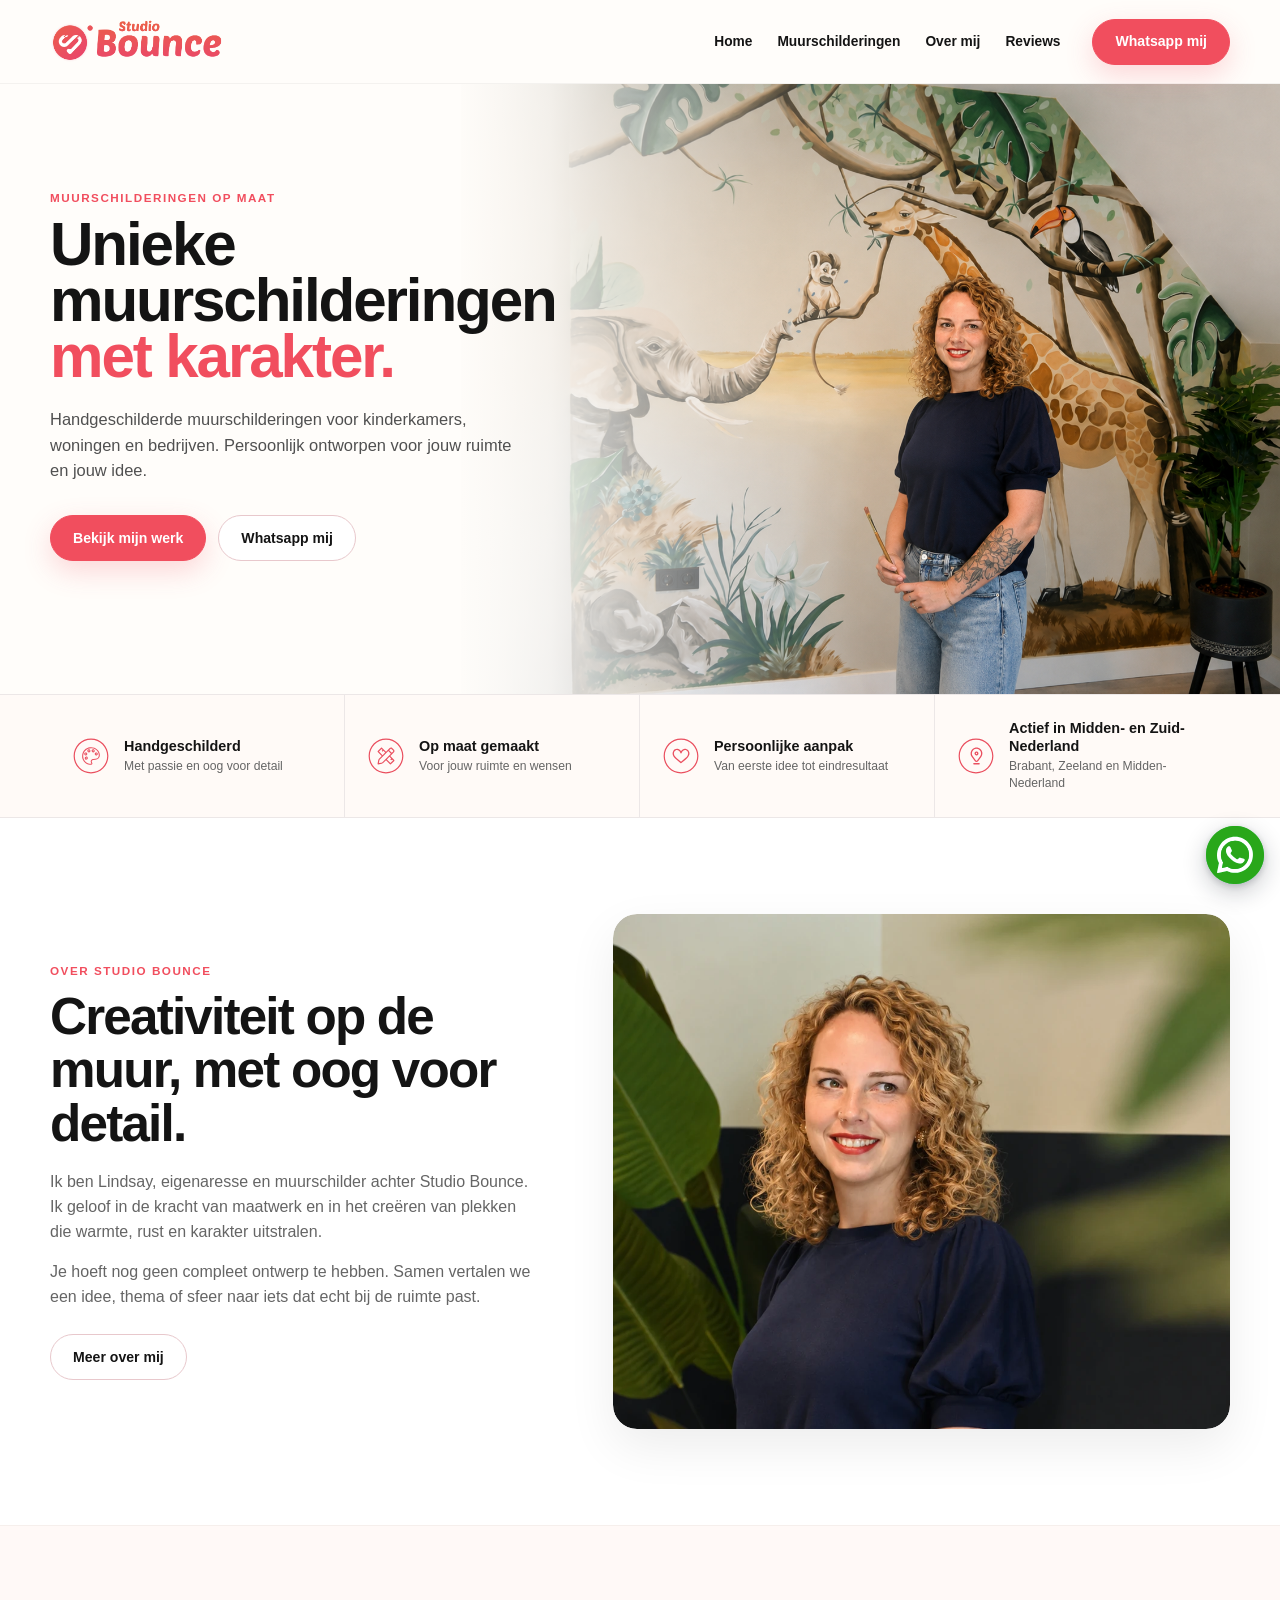
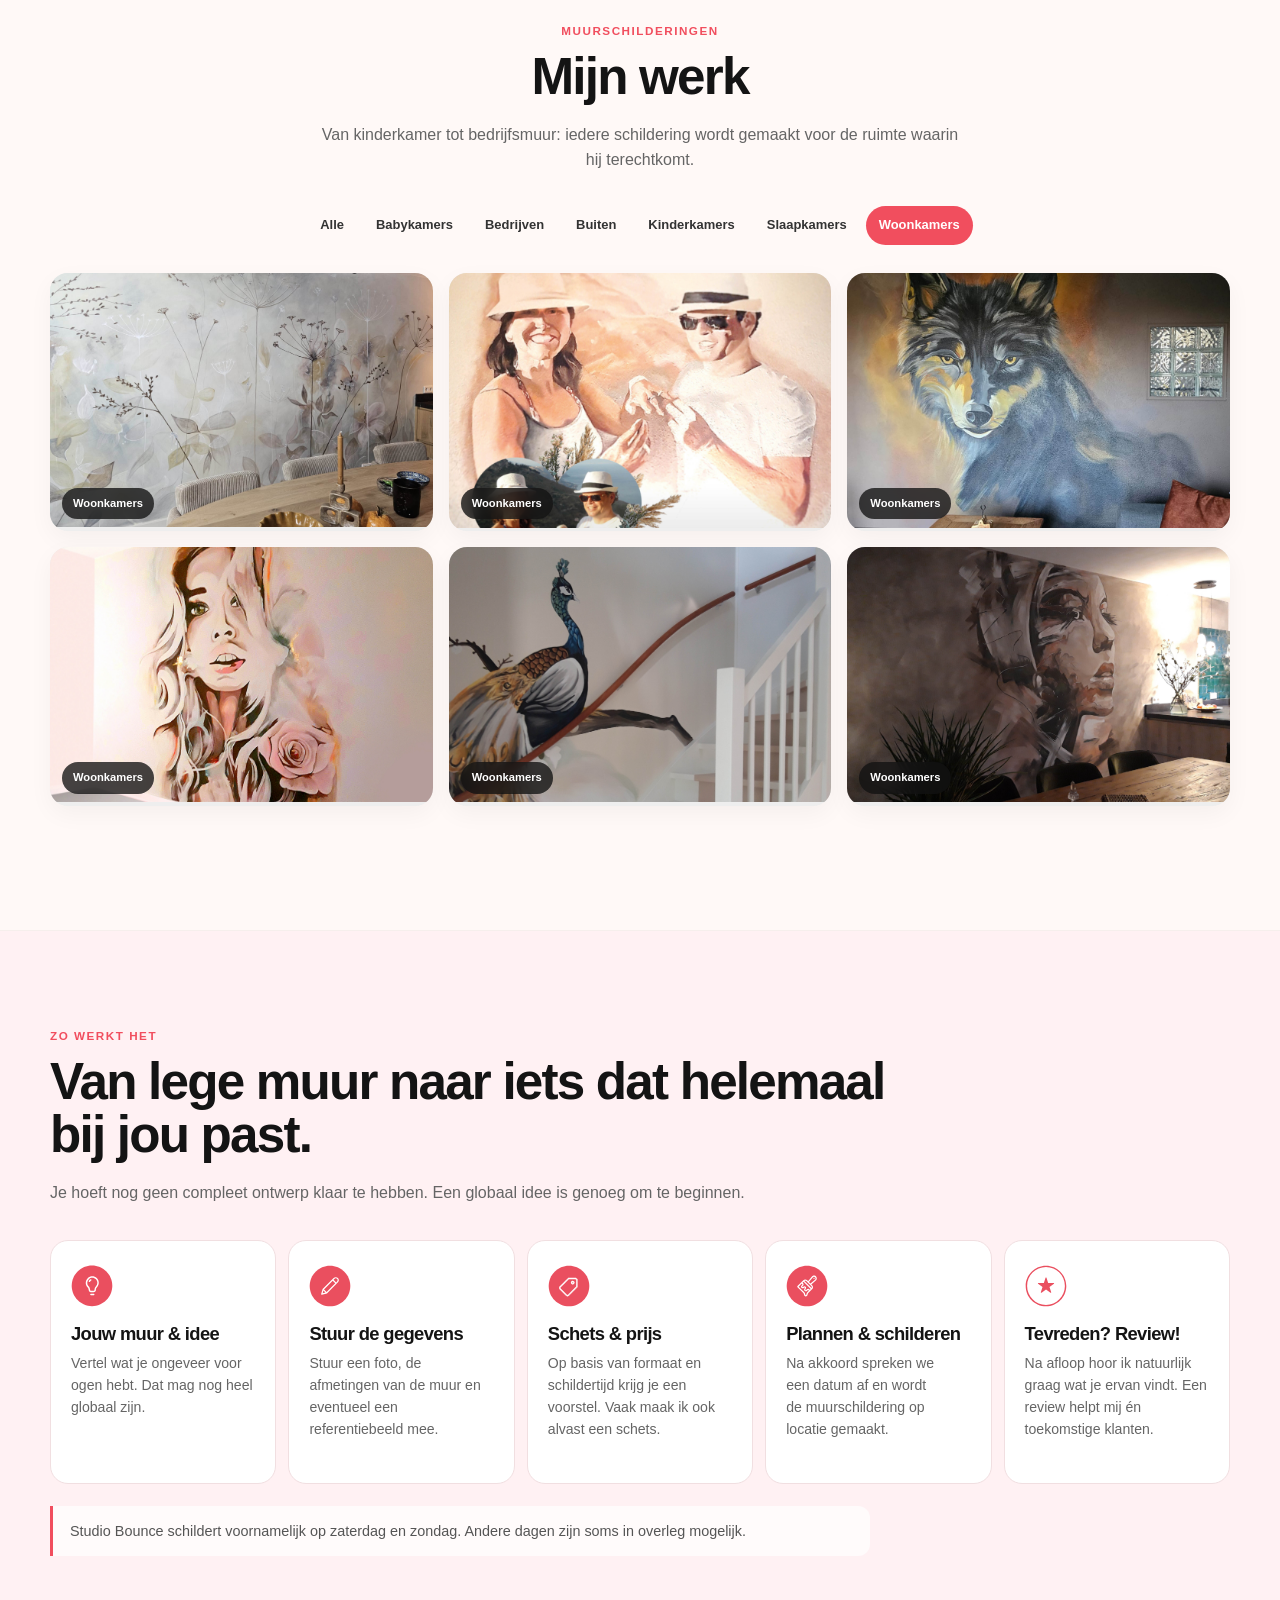
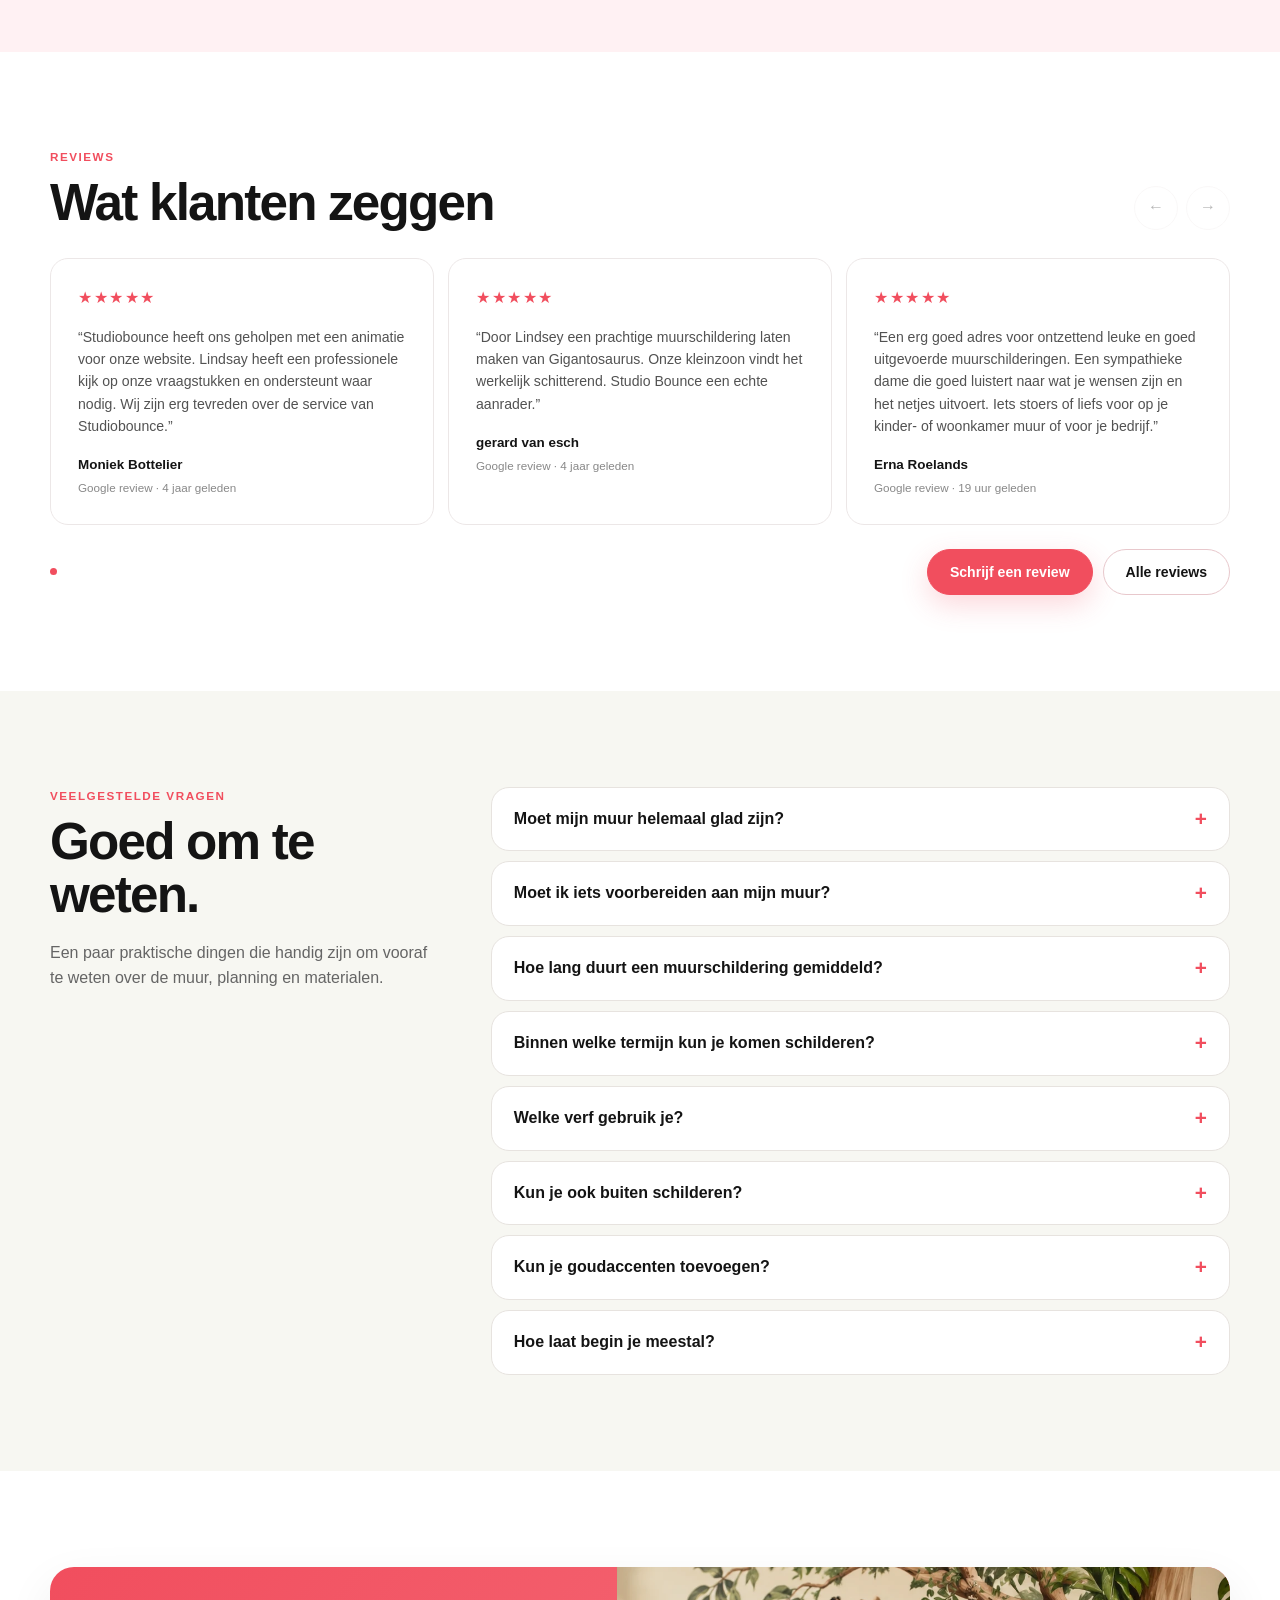
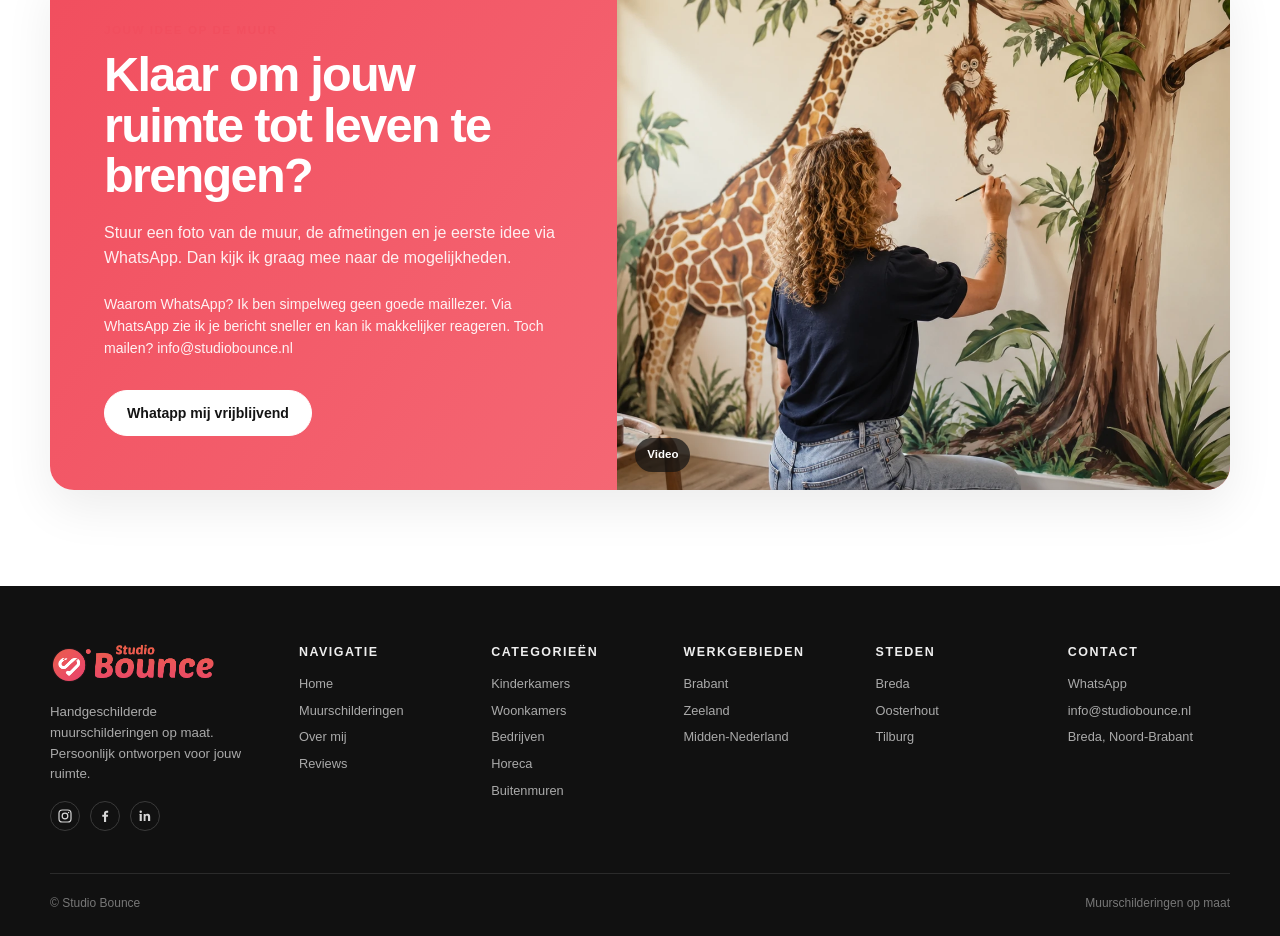
==== commit 479d3c44: "Publish from SiteEdit — 2026-10-22 14:10" ====
--- a/index.html
+++ b/index.html
@@ -162,12 +162,12 @@
 <p>Van kinderkamer tot bedrijfsmuur: iedere schildering wordt gemaakt voor de ruimte waarin hij terechtkomt.</p>
 </div>
 <div aria-label="Portfolio filters" class="filters">
-<button class="filter active" data-filter="all" type="button">Alle</button>
+<button class="filter" data-filter="all" type="button">Alle</button>
 <button class="filter" data-filter="babykamers" type="button">Babykamers</button>
 <button class="filter" data-filter="bedrijven" type="button">Bedrijven</button>
 <button class="filter" data-filter="buiten" type="button">Buiten</button>
 <button class="filter" data-filter="kinderkamers" type="button">Kinderkamers</button>
-<button class="filter" data-filter="slaapkamers" type="button">Slaapkamers</button><button class="filter" data-filter="woonkamers" type="button" aria-selected="false" aria-pressed="false">Woonkamers</button>
+<button class="filter" data-filter="slaapkamers" type="button">Slaapkamers</button><button class="filter active" data-filter="woonkamers" type="button" aria-selected="false" aria-pressed="false">Woonkamers</button>
 
 
 
@@ -175,85 +175,85 @@
 <div aria-live="polite" class="gallery">
 
 
-<article aria-label="Vergroot bedrijfsmural" class="gallery-card" data-cat="buiten" role="button" tabindex="0">
+
+
+
+
+
+
+<article aria-label="Vergroot bedrijfsmural" class="gallery-card" data-cat="babykamers" role="button" tabindex="0" hidden="">
+<img alt="" src="assets/siteedit/Babykamer_-Muurschilderingen-website2.jpg" data-siteedit-resizable="" data-editor-name="Image" class="" data-siteedit-gallery-item="true" style="width: 100%; height: auto; object-fit: cover; border-radius: 0px; max-width: 100%;">
+<span>Babykamers</span>
+</article><article aria-label="Vergroot bedrijfsmural" class="gallery-card" data-cat="babykamers" role="button" tabindex="0" hidden="">
+<img alt="" src="assets/siteedit/Babykamer_Muurschilderingen-website.jpg" data-siteedit-resizable="" data-editor-name="Image" class="" data-siteedit-gallery-item="true" style="width: 100%; height: auto; object-fit: cover; border-radius: 0px; max-width: 100%;">
+<span>Babykamers</span>
+</article><article aria-label="Vergroot bedrijfsmural" class="gallery-card" data-cat="babykamers" role="button" tabindex="0" hidden="">
+<img alt="" src="assets/siteedit/Babykamer_Muurschilderingen-website8.jpg" data-siteedit-resizable="" data-editor-name="Image" class="" data-siteedit-gallery-item="true" style="width: 100%; height: auto; object-fit: cover; border-radius: 0px; max-width: 100%;">
+<span>Babykamers</span>
+</article><article aria-label="Vergroot bedrijfsmural" class="gallery-card" data-cat="babykamers" role="button" tabindex="0" hidden="">
+<img alt="" src="assets/siteedit/Babykamer_Muurschilderingen-website17.jpg" data-siteedit-resizable="" data-editor-name="Image" class="" data-siteedit-gallery-item="true" style="width: 100%; height: auto; object-fit: cover; border-radius: 0px; max-width: 100%;">
+<span>Babykamers</span>
+</article><article aria-label="Vergroot bedrijfsmural" class="gallery-card" data-cat="babykamers" role="button" tabindex="0" hidden="">
+<img alt="" src="assets/siteedit/Babykamer_Muurschilderingen-website22.jpg" data-siteedit-resizable="" data-editor-name="Image" class="" data-siteedit-gallery-item="true" style="width: 100%; height: auto; object-fit: cover; border-radius: 0px; max-width: 100%;">
+<span>Babykamers</span>
+</article><article aria-label="Vergroot bedrijfsmural" class="gallery-card" data-cat="babykamers" role="button" tabindex="0" hidden="">
+<img alt="" src="assets/siteedit/Babykamer_Muurschilderingen-website23.jpg" data-siteedit-resizable="" data-editor-name="Image" class="" data-siteedit-gallery-item="true" style="width: 100%; height: auto; object-fit: cover; border-radius: 0px; max-width: 100%;">
+<span>Babykamers</span>
+</article><article aria-label="Vergroot bedrijfsmural" class="gallery-card" data-cat="bedrijven" role="button" tabindex="0" hidden="">
+<img alt="" src="assets/siteedit/Bedrijven_Muurschilderingen-website2.jpg" data-siteedit-resizable="" data-editor-name="Image" class="" data-siteedit-gallery-item="true" style="width: 100%; height: auto; object-fit: cover; border-radius: 0px; max-width: 100%; aspect-ratio: 383 / 255;">
+<span>Bedrijven</span>
+</article><article aria-label="Vergroot bedrijfsmural" class="gallery-card" data-cat="bedrijven" role="button" tabindex="0" hidden="">
+<img alt="" src="assets/siteedit/Bedrijven_Muurschilderingen-website5.jpg" data-siteedit-resizable="" data-editor-name="Image" class="" data-siteedit-gallery-item="true" style="width: 100%; height: auto; object-fit: cover; border-radius: 0px; max-width: 100%; aspect-ratio: 383 / 255;">
+<span>Bedrijven</span>
+</article><article aria-label="Vergroot bedrijfsmural" class="gallery-card" data-cat="bedrijven" role="button" tabindex="0" hidden="">
+<img alt="" src="assets/siteedit/Bedrijven_Muurschilderingen-website7.jpg" data-siteedit-resizable="" data-editor-name="Image" class="" data-siteedit-gallery-item="true" style="width: 100%; height: auto; object-fit: cover; border-radius: 0px; max-width: 100%; aspect-ratio: 383 / 255;">
+<span>Bedrijven</span>
+</article><article aria-label="Vergroot bedrijfsmural" class="gallery-card" data-cat="bedrijven" role="button" tabindex="0" hidden="">
+<img alt="" src="assets/siteedit/Woonkamer_Muurschilderingen-website24.jpg" data-siteedit-resizable="" data-editor-name="Image" class="" data-siteedit-gallery-item="true" style="width: 100%; height: auto; object-fit: cover; border-radius: 0px; max-width: 100%;">
+<span>Bedrijven</span>
+</article><article aria-label="Vergroot bedrijfsmural" class="gallery-card" data-cat="buiten" role="button" tabindex="0" hidden="">
 <img alt="" src="assets/siteedit/Buiten_Muurschilderingen-website4.jpg" data-siteedit-resizable="" data-editor-name="Image" class="" data-siteedit-gallery-item="true" style="width: 100%; height: auto; object-fit: cover; border-radius: 0px; max-width: 100%;">
 <span>Buiten</span>
-</article>
-
-
-
-
-
-<article aria-label="Vergroot bedrijfsmural" class="gallery-card" data-cat="bedrijven" role="button" tabindex="0">
-<img alt="" src="assets/siteedit/Woonkamer_Muurschilderingen-website24.jpg" data-siteedit-resizable="" data-editor-name="Image" class="" data-siteedit-gallery-item="true" style="width: 100%; height: auto; object-fit: cover; border-radius: 0px; max-width: 100%;">
-<span>Bedrijven</span>
-</article><article aria-label="Vergroot bedrijfsmural" class="gallery-card" data-cat="babykamers" role="button" tabindex="0">
-<img alt="" src="assets/siteedit/Babykamer_-Muurschilderingen-website2.jpg" data-siteedit-resizable="" data-editor-name="Image" class="" data-siteedit-gallery-item="true" style="width: 100%; height: auto; object-fit: cover; border-radius: 0px; max-width: 100%;">
-<span>Babykamers</span>
-</article><article aria-label="Vergroot bedrijfsmural" class="gallery-card" data-cat="babykamers" role="button" tabindex="0">
-<img alt="" src="assets/siteedit/Babykamer_Muurschilderingen-website.jpg" data-siteedit-resizable="" data-editor-name="Image" class="" data-siteedit-gallery-item="true" style="width: 100%; height: auto; object-fit: cover; border-radius: 0px; max-width: 100%;">
-<span>Babykamers</span>
-</article><article aria-label="Vergroot bedrijfsmural" class="gallery-card" data-cat="babykamers" role="button" tabindex="0">
-<img alt="" src="assets/siteedit/Babykamer_Muurschilderingen-website8.jpg" data-siteedit-resizable="" data-editor-name="Image" class="" data-siteedit-gallery-item="true" style="width: 100%; height: auto; object-fit: cover; border-radius: 0px; max-width: 100%;">
-<span>Babykamers</span>
-</article><article aria-label="Vergroot bedrijfsmural" class="gallery-card" data-cat="babykamers" role="button" tabindex="0">
-<img alt="" src="assets/siteedit/Babykamer_Muurschilderingen-website17.jpg" data-siteedit-resizable="" data-editor-name="Image" class="" data-siteedit-gallery-item="true" style="width: 100%; height: auto; object-fit: cover; border-radius: 0px; max-width: 100%;">
-<span>Babykamers</span>
-</article><article aria-label="Vergroot bedrijfsmural" class="gallery-card" data-cat="babykamers" role="button" tabindex="0">
-<img alt="" src="assets/siteedit/Babykamer_Muurschilderingen-website22.jpg" data-siteedit-resizable="" data-editor-name="Image" class="" data-siteedit-gallery-item="true" style="width: 100%; height: auto; object-fit: cover; border-radius: 0px; max-width: 100%;">
-<span>Babykamers</span>
-</article><article aria-label="Vergroot bedrijfsmural" class="gallery-card" data-cat="babykamers" role="button" tabindex="0">
-<img alt="" src="assets/siteedit/Babykamer_Muurschilderingen-website23.jpg" data-siteedit-resizable="" data-editor-name="Image" class="" data-siteedit-gallery-item="true" style="width: 100%; height: auto; object-fit: cover; border-radius: 0px; max-width: 100%;">
-<span>Babykamers</span>
-</article><article aria-label="Vergroot bedrijfsmural" class="gallery-card" data-cat="bedrijven" role="button" tabindex="0">
-<img alt="" src="assets/siteedit/Bedrijven_Muurschilderingen-website2.jpg" data-siteedit-resizable="" data-editor-name="Image" class="" data-siteedit-gallery-item="true" style="width: 100%; height: auto; object-fit: cover; border-radius: 0px; max-width: 100%; aspect-ratio: 383 / 255;">
-<span>Bedrijven</span>
-</article><article aria-label="Vergroot bedrijfsmural" class="gallery-card" data-cat="bedrijven" role="button" tabindex="0">
-<img alt="" src="assets/siteedit/Bedrijven_Muurschilderingen-website5.jpg" data-siteedit-resizable="" data-editor-name="Image" class="" data-siteedit-gallery-item="true" style="width: 100%; height: auto; object-fit: cover; border-radius: 0px; max-width: 100%; aspect-ratio: 383 / 255;">
-<span>Bedrijven</span>
-</article><article aria-label="Vergroot bedrijfsmural" class="gallery-card" data-cat="bedrijven" role="button" tabindex="0">
-<img alt="" src="assets/siteedit/Bedrijven_Muurschilderingen-website7.jpg" data-siteedit-resizable="" data-editor-name="Image" class="" data-siteedit-gallery-item="true" style="width: 100%; height: auto; object-fit: cover; border-radius: 0px; max-width: 100%; aspect-ratio: 383 / 255;">
-<span>Bedrijven</span>
-</article><article aria-label="Vergroot horeca muurschildering" class="gallery-card" data-cat="kinderkamers" role="button" tabindex="0">
+</article><article aria-label="Vergroot horeca muurschildering" class="gallery-card" data-cat="kinderkamers" role="button" tabindex="0" hidden="">
 <img alt="" src="assets/siteedit/Kinderkamer_Muurschilderingen-website1-2.jpg" data-siteedit-resizable="" data-editor-name="Image" class="" data-siteedit-gallery-item="true" style="width: 100%; height: auto; object-fit: cover; border-radius: 0px; max-width: 100%;">
 <span>Kinderkamers</span>
-</article><article aria-label="Vergroot horeca muurschildering" class="gallery-card" data-cat="kinderkamers" role="button" tabindex="0">
+</article><article aria-label="Vergroot horeca muurschildering" class="gallery-card" data-cat="kinderkamers" role="button" tabindex="0" hidden="">
 <img alt="" src="assets/siteedit/Kinderkamer_Muurschilderingen-website3-2.jpg" data-siteedit-resizable="" data-editor-name="Image" class="" data-siteedit-gallery-item="true" style="width: 100%; height: auto; object-fit: cover; border-radius: 0px; max-width: 100%;">
 <span>Kinderkamers</span>
-</article><article aria-label="Vergroot horeca muurschildering" class="gallery-card" data-cat="kinderkamers" role="button" tabindex="0">
+</article><article aria-label="Vergroot horeca muurschildering" class="gallery-card" data-cat="kinderkamers" role="button" tabindex="0" hidden="">
 <img alt="" src="assets/siteedit/Kinderkamer_Muurschilderingen-website6-2.jpg" data-siteedit-resizable="" data-editor-name="Image" class="" data-siteedit-gallery-item="true" style="width: 100%; height: auto; object-fit: cover; border-radius: 0px; max-width: 100%;">
 <span>Kinderkamers</span>
-</article><article aria-label="Vergroot horeca muurschildering" class="gallery-card" data-cat="kinderkamers" role="button" tabindex="0">
+</article><article aria-label="Vergroot horeca muurschildering" class="gallery-card" data-cat="kinderkamers" role="button" tabindex="0" hidden="">
 <img alt="" src="assets/siteedit/Kinderkamer_Muurschilderingen-website11-2.jpg" data-siteedit-resizable="" data-editor-name="Image" class="" data-siteedit-gallery-item="true" style="width: 100%; height: auto; object-fit: cover; border-radius: 0px; max-width: 100%;">
 <span>Kinderkamers</span>
-</article><article aria-label="Vergroot horeca muurschildering" class="gallery-card" data-cat="kinderkamers" role="button" tabindex="0">
+</article><article aria-label="Vergroot horeca muurschildering" class="gallery-card" data-cat="kinderkamers" role="button" tabindex="0" hidden="">
 <img alt="" src="assets/siteedit/Kinderkamer_Muurschilderingen-website12-2.jpg" data-siteedit-resizable="" data-editor-name="Image" class="" data-siteedit-gallery-item="true" style="width: 100%; height: auto; object-fit: cover; border-radius: 0px; max-width: 100%;">
 <span>Kinderkamers</span>
-</article><article aria-label="Vergroot horeca muurschildering" class="gallery-card" data-cat="kinderkamers" role="button" tabindex="0">
+</article><article aria-label="Vergroot horeca muurschildering" class="gallery-card" data-cat="kinderkamers" role="button" tabindex="0" hidden="">
 <img alt="" src="assets/siteedit/Kinderkamer_Muurschilderingen-website13-2.jpg" data-siteedit-resizable="" data-editor-name="Image" class="" data-siteedit-gallery-item="true" style="width: 100%; height: auto; object-fit: cover; border-radius: 0px; max-width: 100%;">
 <span>Kinderkamers</span>
-</article><article aria-label="Vergroot horeca muurschildering" class="gallery-card" data-cat="kinderkamers" role="button" tabindex="0">
+</article><article aria-label="Vergroot horeca muurschildering" class="gallery-card" data-cat="kinderkamers" role="button" tabindex="0" hidden="">
 <img alt="" src="assets/siteedit/Kinderkamer_Muurschilderingen-website14-2.jpg" data-siteedit-resizable="" data-editor-name="Image" class="" data-siteedit-gallery-item="true" style="width: 100%; height: auto; object-fit: cover; border-radius: 0px; max-width: 100%;">
 <span>Kinderkamers</span>
-</article><article aria-label="Vergroot horeca muurschildering" class="gallery-card" data-cat="kinderkamers" role="button" tabindex="0">
+</article><article aria-label="Vergroot horeca muurschildering" class="gallery-card" data-cat="kinderkamers" role="button" tabindex="0" hidden="">
 <img alt="" src="assets/siteedit/Kinderkamer_Muurschilderingen-website16-2.jpg" data-siteedit-resizable="" data-editor-name="Image" class="" data-siteedit-gallery-item="true" style="width: 100%; height: auto; object-fit: cover; border-radius: 0px; max-width: 100%;">
 <span>Kinderkamers</span>
-</article><article aria-label="Vergroot horeca muurschildering" class="gallery-card" data-cat="kinderkamers" role="button" tabindex="0">
+</article><article aria-label="Vergroot horeca muurschildering" class="gallery-card" data-cat="kinderkamers" role="button" tabindex="0" hidden="">
 <img alt="" src="assets/siteedit/Kinderkamer_Muurschilderingen-website20-2.jpg" data-siteedit-resizable="" data-editor-name="Image" class="" data-siteedit-gallery-item="true" style="width: 100%; height: auto; object-fit: cover; border-radius: 0px; max-width: 100%;">
 <span>Kinderkamers</span>
-</article><article aria-label="Vergroot horeca muurschildering" class="gallery-card" data-cat="kinderkamers" role="button" tabindex="0">
+</article><article aria-label="Vergroot horeca muurschildering" class="gallery-card" data-cat="kinderkamers" role="button" tabindex="0" hidden="">
 <img alt="" src="assets/siteedit/Kinderkamer_Muurschilderingen-website21-2.jpg" data-siteedit-resizable="" data-editor-name="Image" class="" data-siteedit-gallery-item="true" style="width: 100%; height: auto; object-fit: cover; border-radius: 0px; max-width: 100%;">
 <span>Kinderkamers</span>
-</article><article aria-label="Vergroot horeca muurschildering" class="gallery-card" data-cat="kinderkamers" role="button" tabindex="0">
+</article><article aria-label="Vergroot horeca muurschildering" class="gallery-card" data-cat="kinderkamers" role="button" tabindex="0" hidden="">
 <img alt="" src="assets/siteedit/Kinderkamer_Muurschilderingen-website25-2.jpg" data-siteedit-resizable="" data-editor-name="Image" class="" data-siteedit-gallery-item="true" style="width: 100%; height: auto; object-fit: cover; border-radius: 0px; max-width: 100%;">
 <span>Kinderkamers</span>
-</article><article aria-label="Vergroot buitenmuur" class="gallery-card" data-cat="slaapkamers" role="button" tabindex="0">
+</article><article aria-label="Vergroot buitenmuur" class="gallery-card" data-cat="slaapkamers" role="button" tabindex="0" hidden="">
 <img alt="" src="assets/siteedit/Slaampkamer_Muurschilderingen-website.jpg" data-siteedit-resizable="" data-editor-name="Image" class="" data-siteedit-gallery-item="true" style="width: 100%; height: auto; object-fit: cover; border-radius: 0px; max-width: 100%;">
 <span>Slaapkamers</span>
-</article><article aria-label="Vergroot buitenmuur" class="gallery-card" data-cat="slaapkamers" role="button" tabindex="0">
+</article><article aria-label="Vergroot buitenmuur" class="gallery-card" data-cat="slaapkamers" role="button" tabindex="0" hidden="">
 <img alt="" src="assets/siteedit/Slaapkamer_Muurschilderingen-website19.jpg" data-siteedit-resizable="" data-editor-name="Image" class="" data-siteedit-gallery-item="true" style="width: 100%; height: auto; object-fit: cover; border-radius: 0px; max-width: 100%;">
 <span>Slaapkamers</span>
-</article><article aria-label="Vergroot buitenmuur" class="gallery-card" data-cat="slaapkamers" role="button" tabindex="0">
+</article><article aria-label="Vergroot buitenmuur" class="gallery-card" data-cat="slaapkamers" role="button" tabindex="0" hidden="">
 <img alt="" src="assets/siteedit/Slaapkamer_Muurschilderingen-website27.jpg" data-siteedit-resizable="" data-editor-name="Image" class="" data-siteedit-gallery-item="true" style="width: 100%; height: auto; object-fit: cover; border-radius: 0px; max-width: 100%;">
 <span>Slaapkamers</span>
 </article><article aria-label="Vergroot bedrijfsmural" class="gallery-card" data-cat="woonkamers" role="button" tabindex="0">
@@ -266,10 +266,13 @@
 <img alt="" src="assets/siteedit/Woonkamer_Muurschilderingen-website10-2.jpg" data-siteedit-resizable="" data-editor-name="Image" class="" data-siteedit-gallery-item="true" style="width: 100%; height: auto; object-fit: cover; border-radius: 0px; max-width: 100%;">
 <span>Woonkamers</span>
 </article><article aria-label="Vergroot bedrijfsmural" class="gallery-card" data-cat="woonkamers" role="button" tabindex="0">
+<img alt="" src="assets/siteedit/Woonkamer_Muurschilderingen-website15-2.jpg" data-siteedit-resizable="" data-editor-name="Image" class="" data-siteedit-gallery-item="true" style="width: 100%; height: auto; object-fit: cover; border-radius: 0px; max-width: 100%;">
+<span>Woonkamers</span>
+</article><article aria-label="Vergroot bedrijfsmural" class="gallery-card" data-cat="woonkamers" role="button" tabindex="0">
 <img alt="" src="assets/siteedit/Woonkamer_Muurschilderingen-website24-2.jpg" data-siteedit-resizable="" data-editor-name="Image" class="" data-siteedit-gallery-item="true" style="width: 100%; height: auto; object-fit: cover; border-radius: 0px; max-width: 100%;">
 <span>Woonkamers</span>
 </article><article aria-label="Vergroot bedrijfsmural" class="gallery-card" data-cat="woonkamers" role="button" tabindex="0">
-<img alt="" src="assets/siteedit/Woonkamer_Muurschilderingen-website15-2.jpg" data-siteedit-resizable="" data-editor-name="Image" class="" data-siteedit-gallery-item="true" style="width: 100%; height: auto; object-fit: cover; border-radius: 0px; max-width: 100%;">
+<img alt="Woonkamer_muurschildering_abstract_bloemen" src="assets/siteedit/Muurschilderingen-website_334.jpg" data-siteedit-resizable="" data-editor-name="Image" class="" data-siteedit-gallery-item="true" style="width: 100%; height: auto; object-fit: cover; border-radius: 0px; max-width: 100%; aspect-ratio: 383 / 255;">
 <span>Woonkamers</span>
 </article></div>
 <div class="center-actions gallery-more-actions">
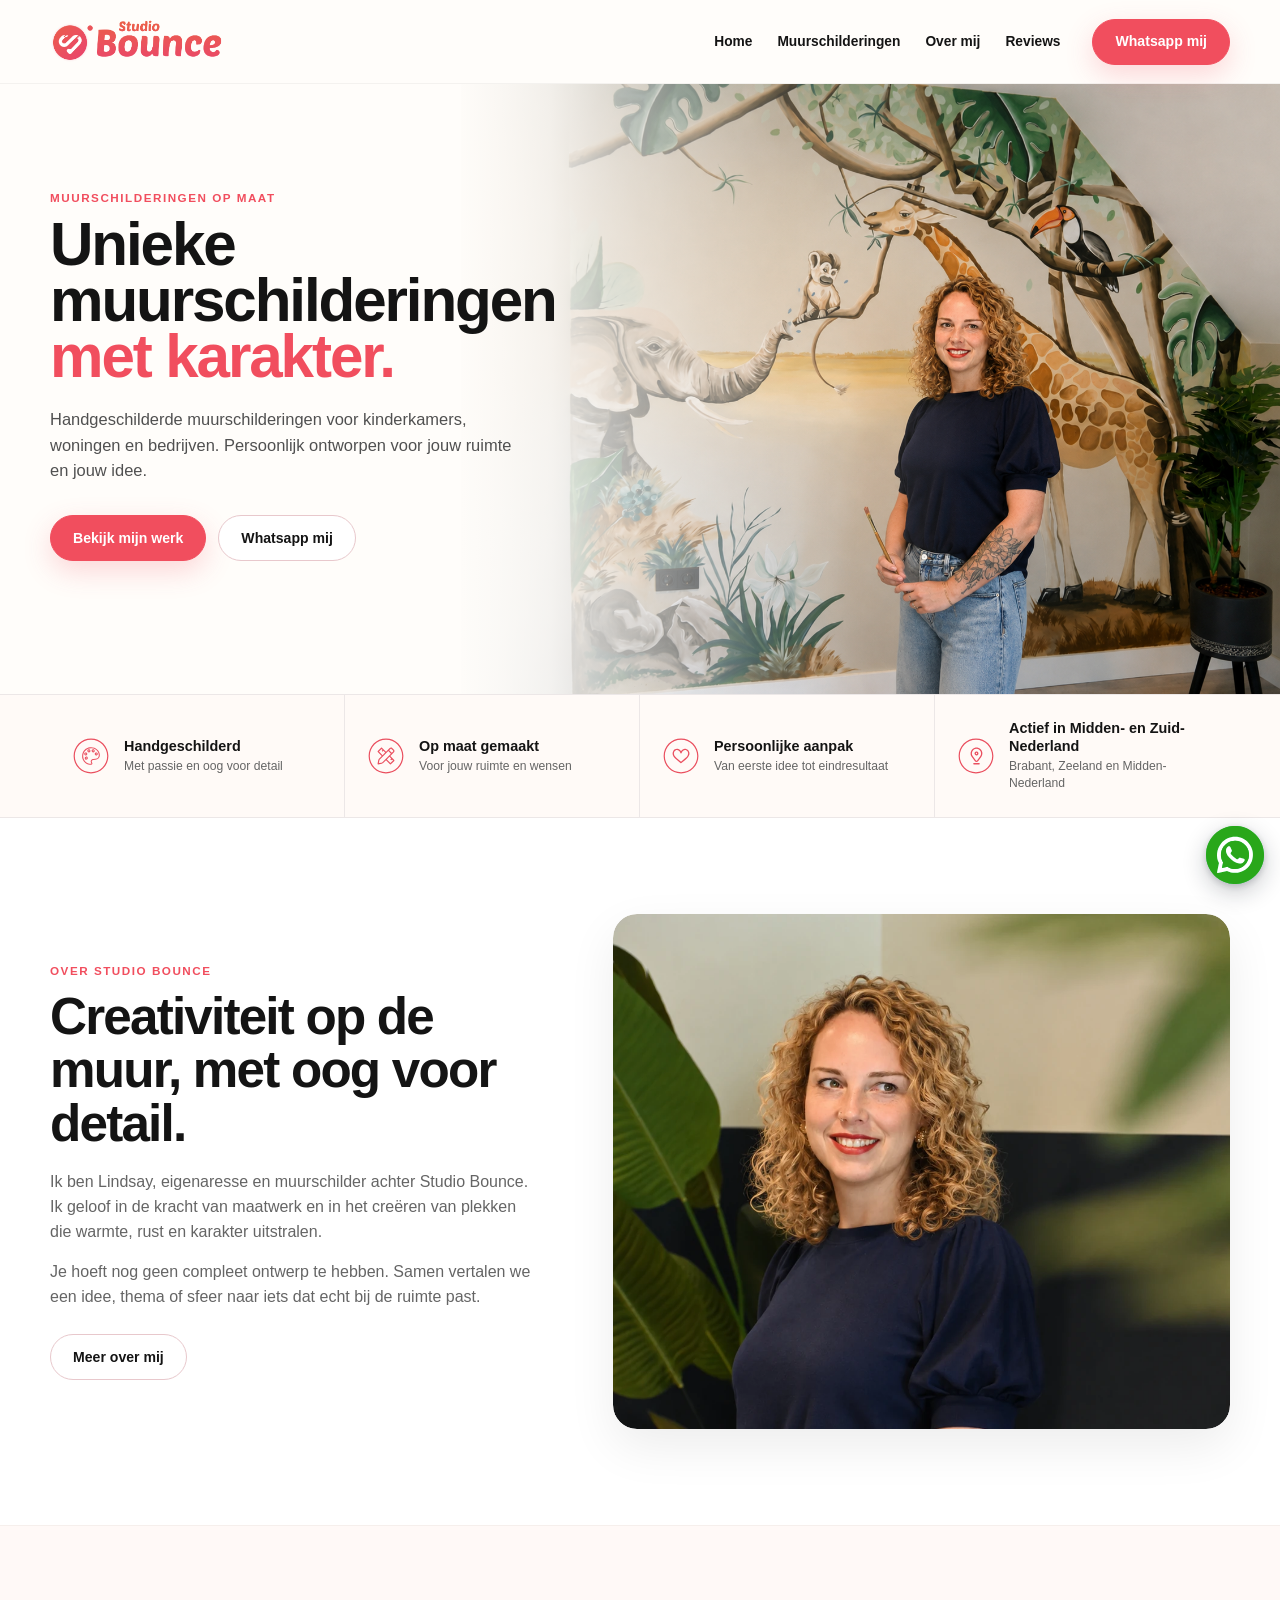
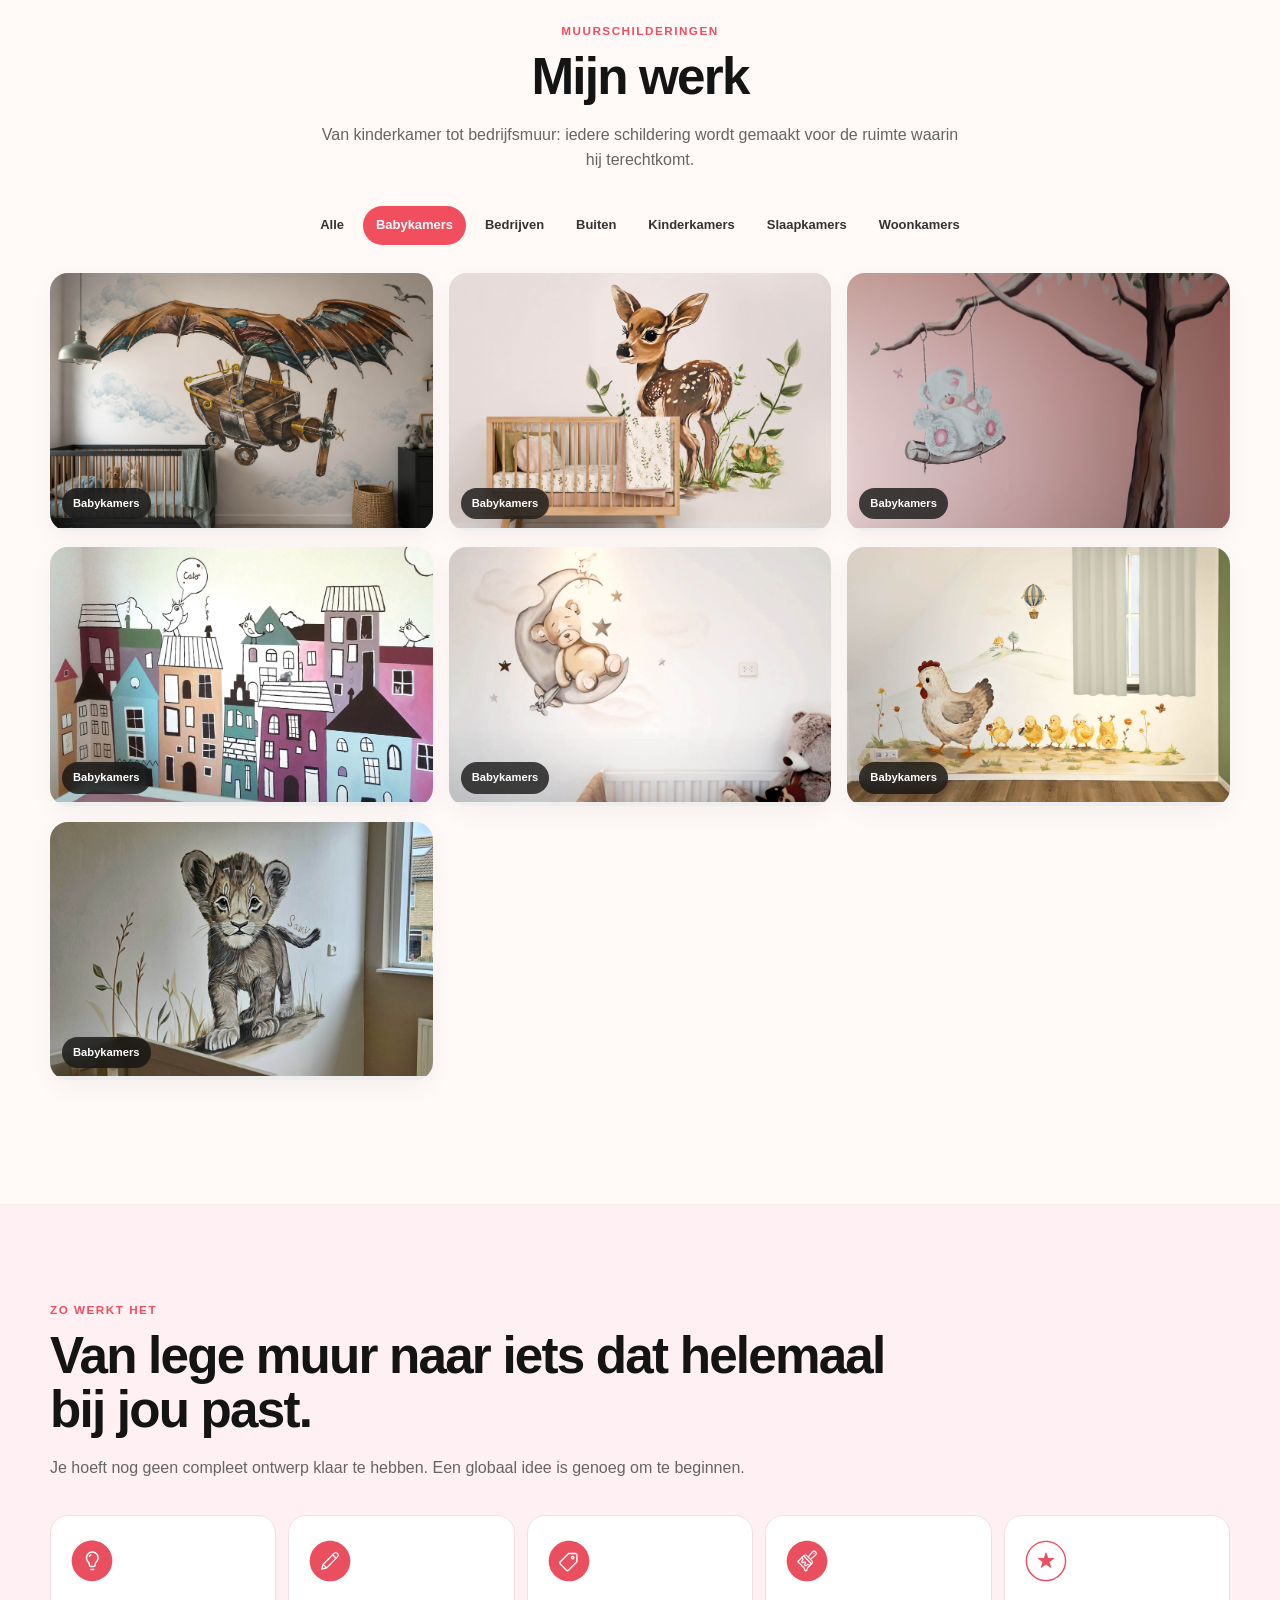
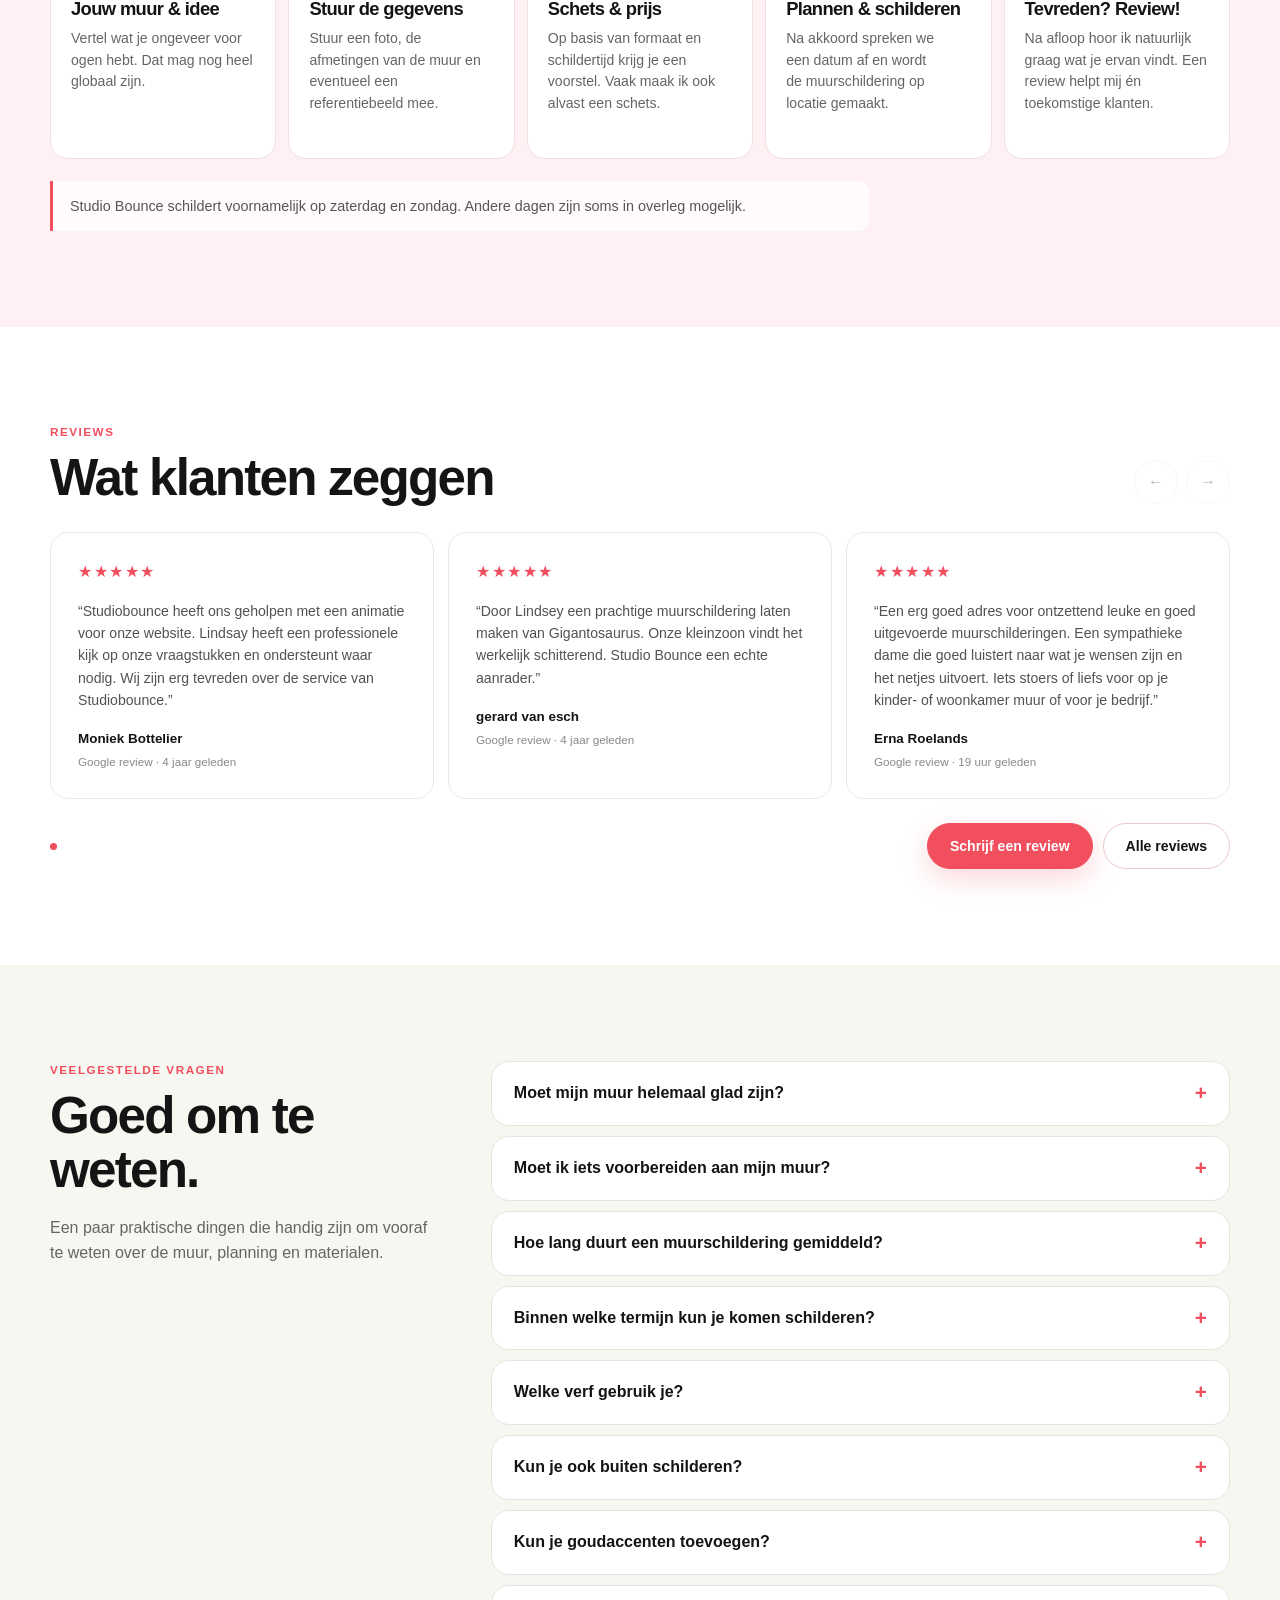
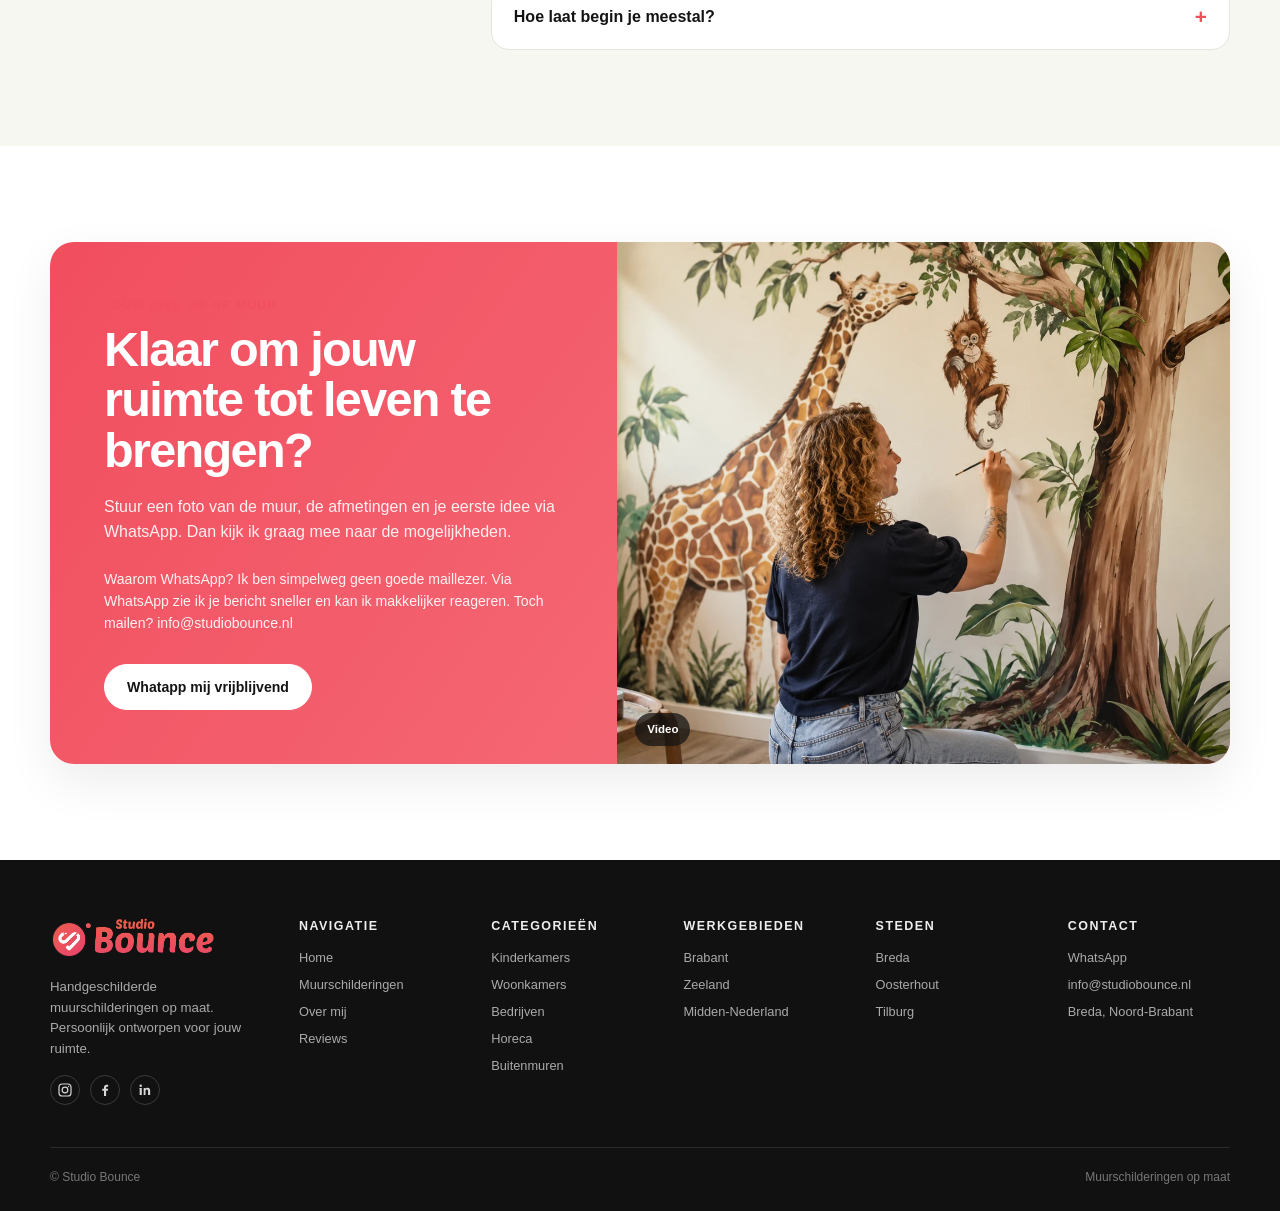
==== commit 922abe39: "Publish from SiteEdit — 2026-10-22 14:11" ====
--- a/index.html
+++ b/index.html
@@ -163,11 +163,11 @@
 </div>
 <div aria-label="Portfolio filters" class="filters">
 <button class="filter" data-filter="all" type="button">Alle</button>
-<button class="filter" data-filter="babykamers" type="button">Babykamers</button>
+<button class="filter active" data-filter="babykamers" type="button">Babykamers</button>
 <button class="filter" data-filter="bedrijven" type="button">Bedrijven</button>
 <button class="filter" data-filter="buiten" type="button">Buiten</button>
 <button class="filter" data-filter="kinderkamers" type="button">Kinderkamers</button>
-<button class="filter" data-filter="slaapkamers" type="button">Slaapkamers</button><button class="filter active" data-filter="woonkamers" type="button" aria-selected="false" aria-pressed="false">Woonkamers</button>
+<button class="filter" data-filter="slaapkamers" type="button">Slaapkamers</button><button class="filter" data-filter="woonkamers" type="button" aria-selected="false" aria-pressed="false">Woonkamers</button>
 
 
 
@@ -181,22 +181,22 @@
 
 
 
-<article aria-label="Vergroot bedrijfsmural" class="gallery-card" data-cat="babykamers" role="button" tabindex="0" hidden="">
+<article aria-label="Vergroot bedrijfsmural" class="gallery-card" data-cat="babykamers" role="button" tabindex="0">
 <img alt="" src="assets/siteedit/Babykamer_-Muurschilderingen-website2.jpg" data-siteedit-resizable="" data-editor-name="Image" class="" data-siteedit-gallery-item="true" style="width: 100%; height: auto; object-fit: cover; border-radius: 0px; max-width: 100%;">
 <span>Babykamers</span>
-</article><article aria-label="Vergroot bedrijfsmural" class="gallery-card" data-cat="babykamers" role="button" tabindex="0" hidden="">
+</article><article aria-label="Vergroot bedrijfsmural" class="gallery-card" data-cat="babykamers" role="button" tabindex="0">
 <img alt="" src="assets/siteedit/Babykamer_Muurschilderingen-website.jpg" data-siteedit-resizable="" data-editor-name="Image" class="" data-siteedit-gallery-item="true" style="width: 100%; height: auto; object-fit: cover; border-radius: 0px; max-width: 100%;">
 <span>Babykamers</span>
-</article><article aria-label="Vergroot bedrijfsmural" class="gallery-card" data-cat="babykamers" role="button" tabindex="0" hidden="">
+</article><article aria-label="Vergroot bedrijfsmural" class="gallery-card" data-cat="babykamers" role="button" tabindex="0">
 <img alt="" src="assets/siteedit/Babykamer_Muurschilderingen-website8.jpg" data-siteedit-resizable="" data-editor-name="Image" class="" data-siteedit-gallery-item="true" style="width: 100%; height: auto; object-fit: cover; border-radius: 0px; max-width: 100%;">
 <span>Babykamers</span>
-</article><article aria-label="Vergroot bedrijfsmural" class="gallery-card" data-cat="babykamers" role="button" tabindex="0" hidden="">
+</article><article aria-label="Vergroot bedrijfsmural" class="gallery-card" data-cat="babykamers" role="button" tabindex="0">
 <img alt="" src="assets/siteedit/Babykamer_Muurschilderingen-website17.jpg" data-siteedit-resizable="" data-editor-name="Image" class="" data-siteedit-gallery-item="true" style="width: 100%; height: auto; object-fit: cover; border-radius: 0px; max-width: 100%;">
 <span>Babykamers</span>
-</article><article aria-label="Vergroot bedrijfsmural" class="gallery-card" data-cat="babykamers" role="button" tabindex="0" hidden="">
+</article><article aria-label="Vergroot bedrijfsmural" class="gallery-card" data-cat="babykamers" role="button" tabindex="0">
 <img alt="" src="assets/siteedit/Babykamer_Muurschilderingen-website22.jpg" data-siteedit-resizable="" data-editor-name="Image" class="" data-siteedit-gallery-item="true" style="width: 100%; height: auto; object-fit: cover; border-radius: 0px; max-width: 100%;">
 <span>Babykamers</span>
-</article><article aria-label="Vergroot bedrijfsmural" class="gallery-card" data-cat="babykamers" role="button" tabindex="0" hidden="">
+</article><article aria-label="Vergroot bedrijfsmural" class="gallery-card" data-cat="babykamers" role="button" tabindex="0">
 <img alt="" src="assets/siteedit/Babykamer_Muurschilderingen-website23.jpg" data-siteedit-resizable="" data-editor-name="Image" class="" data-siteedit-gallery-item="true" style="width: 100%; height: auto; object-fit: cover; border-radius: 0px; max-width: 100%;">
 <span>Babykamers</span>
 </article><article aria-label="Vergroot bedrijfsmural" class="gallery-card" data-cat="bedrijven" role="button" tabindex="0" hidden="">
@@ -256,24 +256,27 @@
 </article><article aria-label="Vergroot buitenmuur" class="gallery-card" data-cat="slaapkamers" role="button" tabindex="0" hidden="">
 <img alt="" src="assets/siteedit/Slaapkamer_Muurschilderingen-website27.jpg" data-siteedit-resizable="" data-editor-name="Image" class="" data-siteedit-gallery-item="true" style="width: 100%; height: auto; object-fit: cover; border-radius: 0px; max-width: 100%;">
 <span>Slaapkamers</span>
-</article><article aria-label="Vergroot bedrijfsmural" class="gallery-card" data-cat="woonkamers" role="button" tabindex="0">
+</article><article aria-label="Vergroot bedrijfsmural" class="gallery-card" data-cat="woonkamers" role="button" tabindex="0" hidden="">
 <img alt="" src="assets/siteedit/Woonkamer_Muurschilderingen-website-2.jpg" data-siteedit-resizable="" data-editor-name="Image" class="" data-siteedit-gallery-item="true" style="width: 100%; height: auto; object-fit: cover; border-radius: 0px; max-width: 100%;">
 <span>Woonkamers</span>
-</article><article aria-label="Vergroot bedrijfsmural" class="gallery-card" data-cat="woonkamers" role="button" tabindex="0">
+</article><article aria-label="Vergroot bedrijfsmural" class="gallery-card" data-cat="woonkamers" role="button" tabindex="0" hidden="">
 <img alt="" src="assets/siteedit/Woonkamer_Muurschilderingen-website9-2.jpg" data-siteedit-resizable="" data-editor-name="Image" class="" data-siteedit-gallery-item="true" style="width: 100%; height: auto; object-fit: cover; border-radius: 0px; max-width: 100%;">
 <span>Woonkamers</span>
-</article><article aria-label="Vergroot bedrijfsmural" class="gallery-card" data-cat="woonkamers" role="button" tabindex="0">
+</article><article aria-label="Vergroot bedrijfsmural" class="gallery-card" data-cat="woonkamers" role="button" tabindex="0" hidden="">
 <img alt="" src="assets/siteedit/Woonkamer_Muurschilderingen-website10-2.jpg" data-siteedit-resizable="" data-editor-name="Image" class="" data-siteedit-gallery-item="true" style="width: 100%; height: auto; object-fit: cover; border-radius: 0px; max-width: 100%;">
 <span>Woonkamers</span>
-</article><article aria-label="Vergroot bedrijfsmural" class="gallery-card" data-cat="woonkamers" role="button" tabindex="0">
+</article><article aria-label="Vergroot bedrijfsmural" class="gallery-card" data-cat="woonkamers" role="button" tabindex="0" hidden="">
 <img alt="" src="assets/siteedit/Woonkamer_Muurschilderingen-website15-2.jpg" data-siteedit-resizable="" data-editor-name="Image" class="" data-siteedit-gallery-item="true" style="width: 100%; height: auto; object-fit: cover; border-radius: 0px; max-width: 100%;">
 <span>Woonkamers</span>
-</article><article aria-label="Vergroot bedrijfsmural" class="gallery-card" data-cat="woonkamers" role="button" tabindex="0">
+</article><article aria-label="Vergroot bedrijfsmural" class="gallery-card" data-cat="woonkamers" role="button" tabindex="0" hidden="">
 <img alt="" src="assets/siteedit/Woonkamer_Muurschilderingen-website24-2.jpg" data-siteedit-resizable="" data-editor-name="Image" class="" data-siteedit-gallery-item="true" style="width: 100%; height: auto; object-fit: cover; border-radius: 0px; max-width: 100%;">
 <span>Woonkamers</span>
 </article><article aria-label="Vergroot bedrijfsmural" class="gallery-card" data-cat="woonkamers" role="button" tabindex="0">
 <img alt="Woonkamer_muurschildering_abstract_bloemen" src="assets/siteedit/Muurschilderingen-website_334.jpg" data-siteedit-resizable="" data-editor-name="Image" class="" data-siteedit-gallery-item="true" style="width: 100%; height: auto; object-fit: cover; border-radius: 0px; max-width: 100%; aspect-ratio: 383 / 255;">
 <span>Woonkamers</span>
+</article><article aria-label="Vergroot bedrijfsmural" class="gallery-card" data-cat="babykamers" role="button" tabindex="0">
+<img alt="Muurschildering_leeuw_dieren_babykamer" src="assets/siteedit/Muurschilderingen-website_333.jpg" data-siteedit-resizable="" data-editor-name="Image" class="" data-siteedit-gallery-item="true" style="width: 100%; height: auto; object-fit: cover; border-radius: 0px; max-width: 100%; aspect-ratio: 383 / 255;">
+<span>Babykamers</span>
 </article></div>
 <div class="center-actions gallery-more-actions">
 <button class="btn btn-primary gallery-load-more" type="button" aria-hidden="true" hidden="">Meer laden</button>
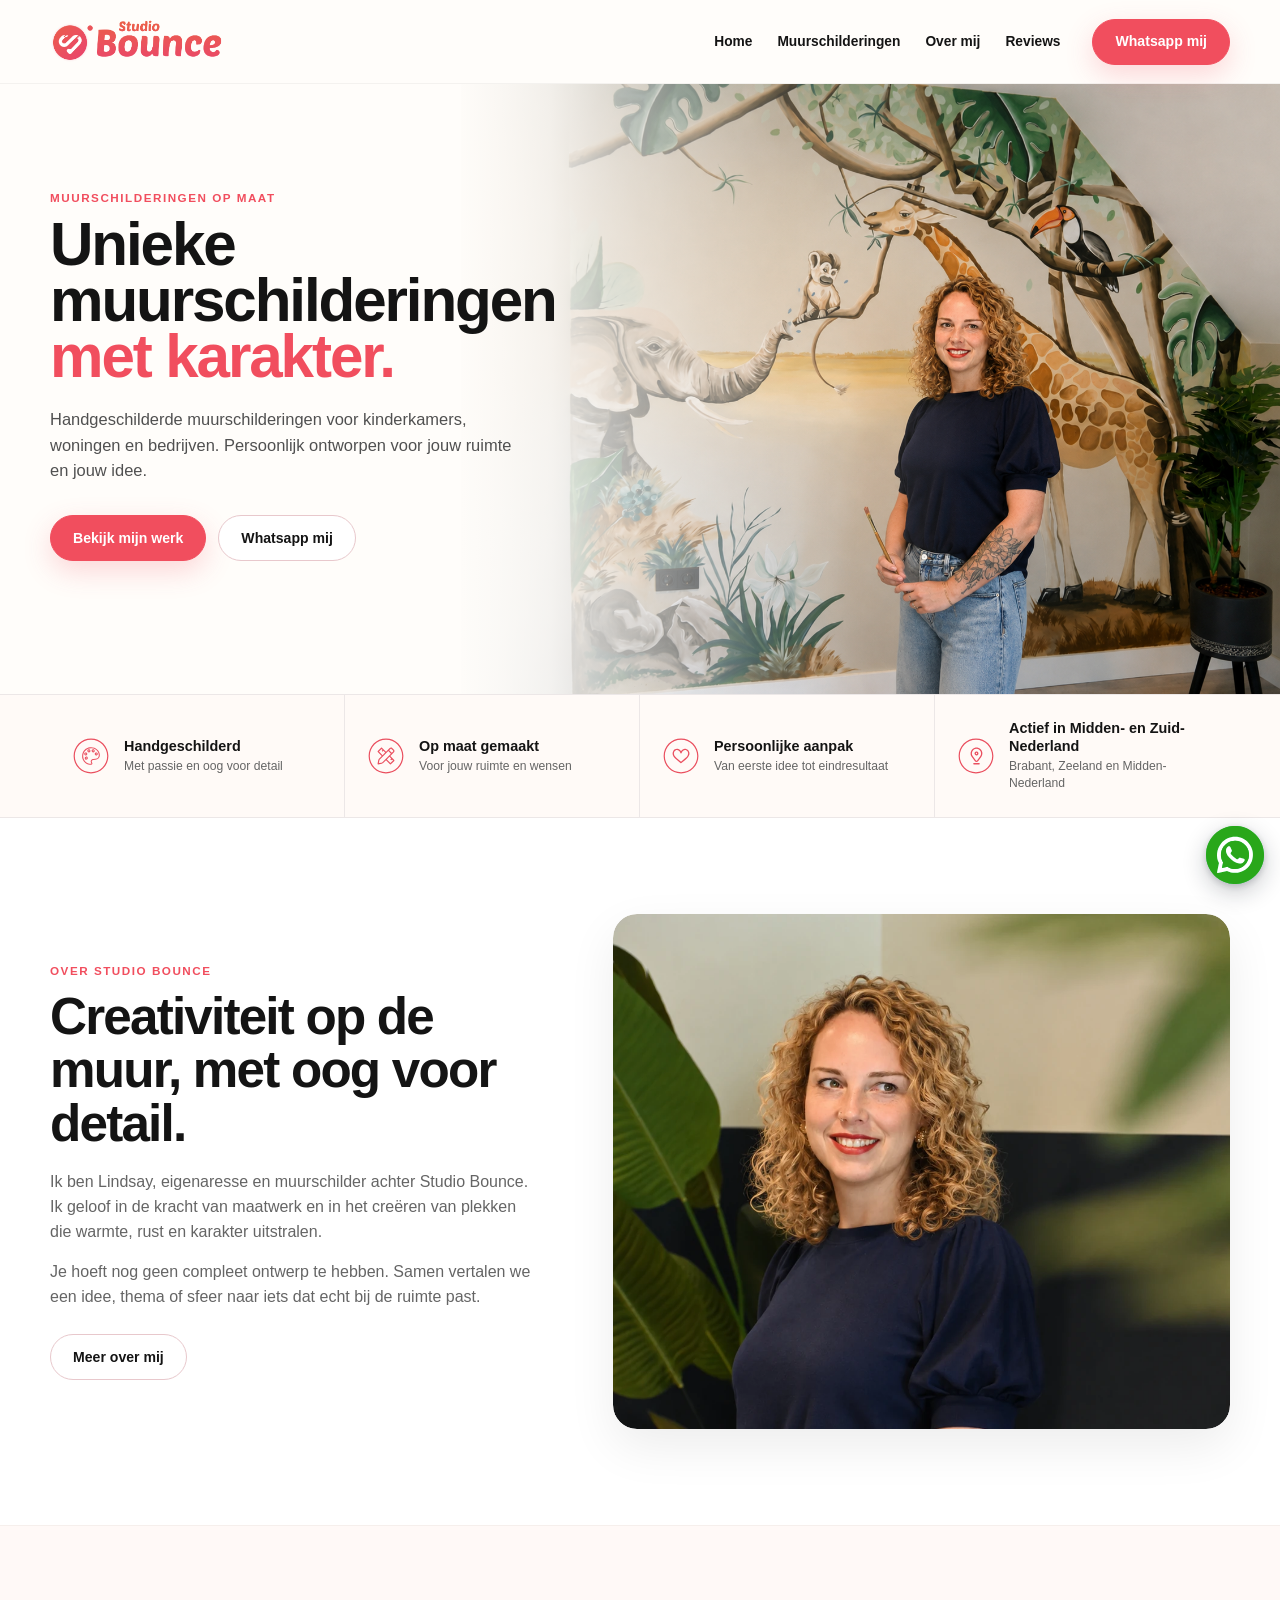
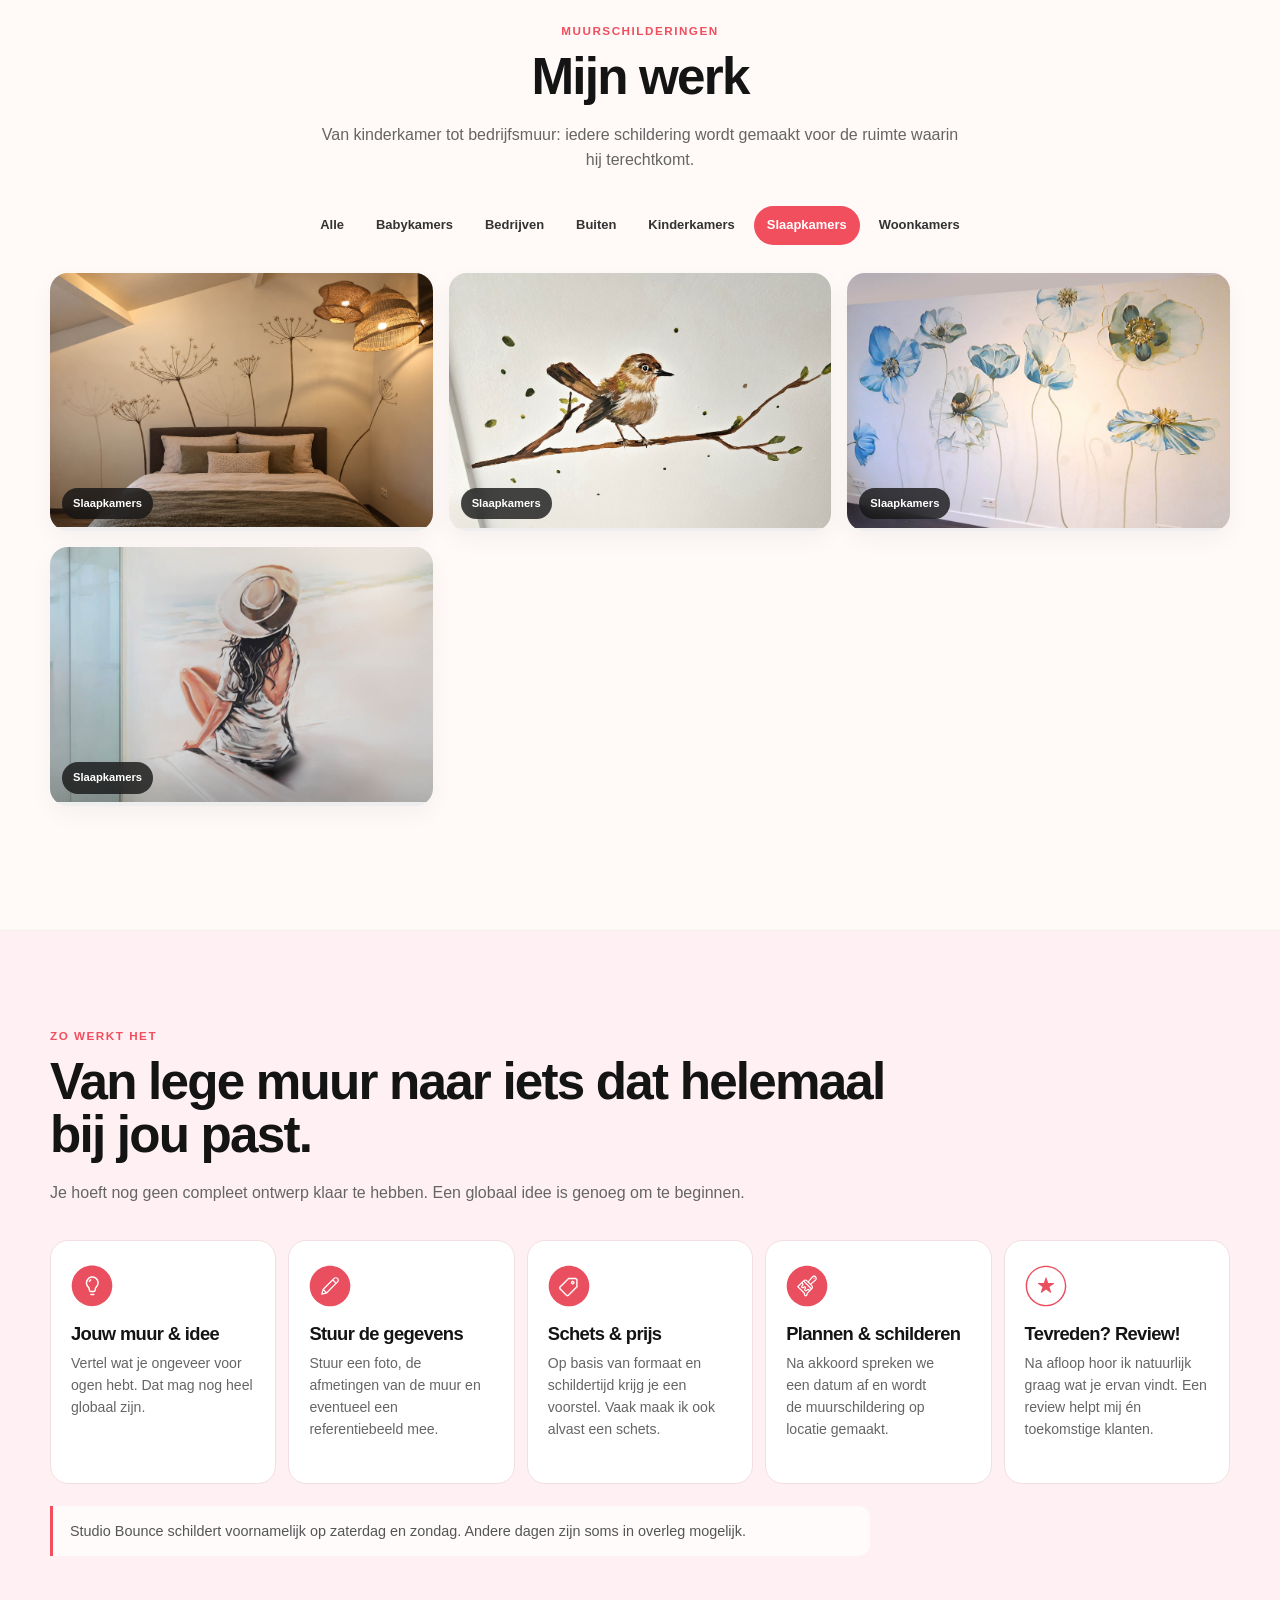
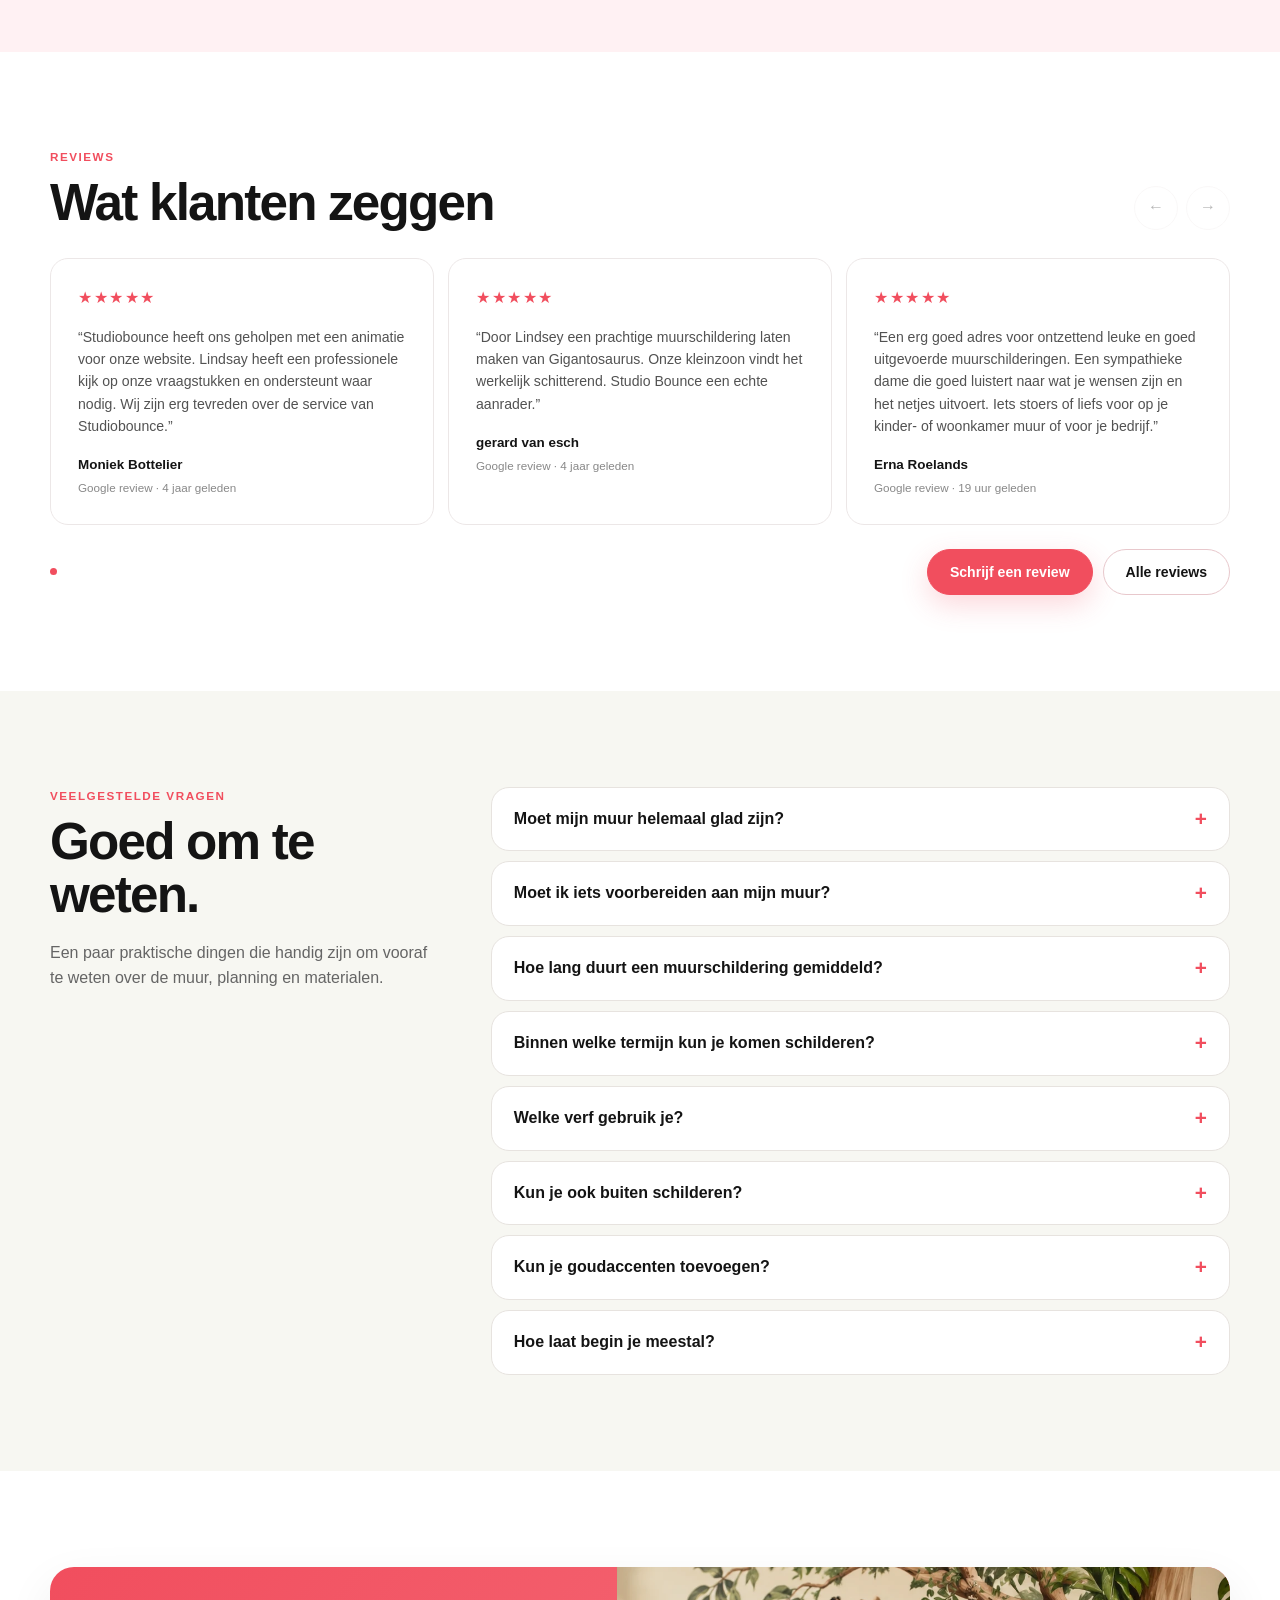
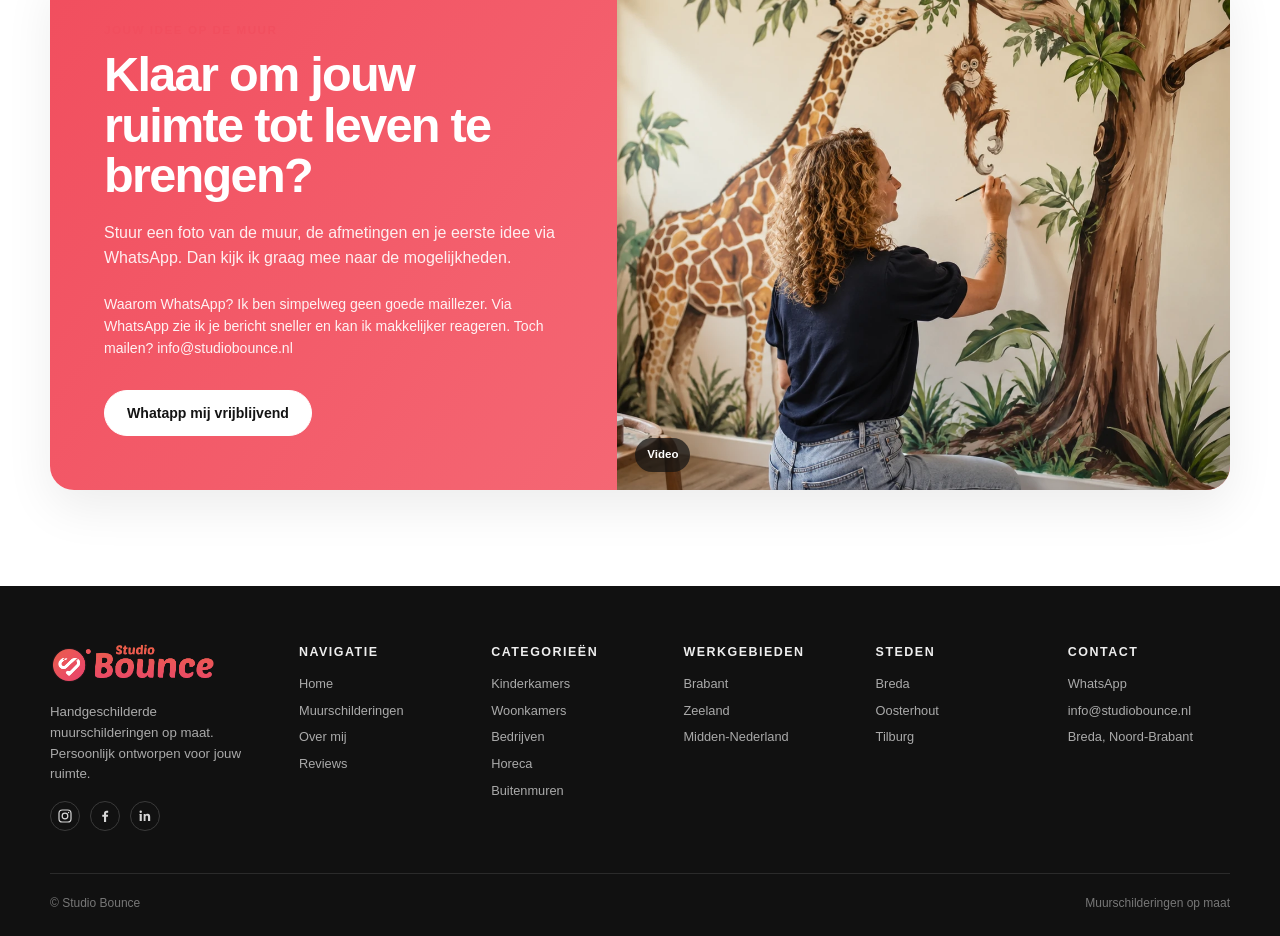
==== commit f8f36301: "Publish from SiteEdit — 2026-10-22 14:12" ====
--- a/index.html
+++ b/index.html
@@ -163,11 +163,11 @@
 </div>
 <div aria-label="Portfolio filters" class="filters">
 <button class="filter" data-filter="all" type="button">Alle</button>
-<button class="filter active" data-filter="babykamers" type="button">Babykamers</button>
+<button class="filter" data-filter="babykamers" type="button">Babykamers</button>
 <button class="filter" data-filter="bedrijven" type="button">Bedrijven</button>
 <button class="filter" data-filter="buiten" type="button">Buiten</button>
 <button class="filter" data-filter="kinderkamers" type="button">Kinderkamers</button>
-<button class="filter" data-filter="slaapkamers" type="button">Slaapkamers</button><button class="filter" data-filter="woonkamers" type="button" aria-selected="false" aria-pressed="false">Woonkamers</button>
+<button class="filter active" data-filter="slaapkamers" type="button">Slaapkamers</button><button class="filter" data-filter="woonkamers" type="button" aria-selected="false" aria-pressed="false">Woonkamers</button>
 
 
 
@@ -181,22 +181,22 @@
 
 
 
-<article aria-label="Vergroot bedrijfsmural" class="gallery-card" data-cat="babykamers" role="button" tabindex="0">
+<article aria-label="Vergroot bedrijfsmural" class="gallery-card" data-cat="babykamers" role="button" tabindex="0" hidden="">
 <img alt="" src="assets/siteedit/Babykamer_-Muurschilderingen-website2.jpg" data-siteedit-resizable="" data-editor-name="Image" class="" data-siteedit-gallery-item="true" style="width: 100%; height: auto; object-fit: cover; border-radius: 0px; max-width: 100%;">
 <span>Babykamers</span>
-</article><article aria-label="Vergroot bedrijfsmural" class="gallery-card" data-cat="babykamers" role="button" tabindex="0">
+</article><article aria-label="Vergroot bedrijfsmural" class="gallery-card" data-cat="babykamers" role="button" tabindex="0" hidden="">
 <img alt="" src="assets/siteedit/Babykamer_Muurschilderingen-website.jpg" data-siteedit-resizable="" data-editor-name="Image" class="" data-siteedit-gallery-item="true" style="width: 100%; height: auto; object-fit: cover; border-radius: 0px; max-width: 100%;">
 <span>Babykamers</span>
-</article><article aria-label="Vergroot bedrijfsmural" class="gallery-card" data-cat="babykamers" role="button" tabindex="0">
+</article><article aria-label="Vergroot bedrijfsmural" class="gallery-card" data-cat="babykamers" role="button" tabindex="0" hidden="">
 <img alt="" src="assets/siteedit/Babykamer_Muurschilderingen-website8.jpg" data-siteedit-resizable="" data-editor-name="Image" class="" data-siteedit-gallery-item="true" style="width: 100%; height: auto; object-fit: cover; border-radius: 0px; max-width: 100%;">
 <span>Babykamers</span>
-</article><article aria-label="Vergroot bedrijfsmural" class="gallery-card" data-cat="babykamers" role="button" tabindex="0">
+</article><article aria-label="Vergroot bedrijfsmural" class="gallery-card" data-cat="babykamers" role="button" tabindex="0" hidden="">
 <img alt="" src="assets/siteedit/Babykamer_Muurschilderingen-website17.jpg" data-siteedit-resizable="" data-editor-name="Image" class="" data-siteedit-gallery-item="true" style="width: 100%; height: auto; object-fit: cover; border-radius: 0px; max-width: 100%;">
 <span>Babykamers</span>
-</article><article aria-label="Vergroot bedrijfsmural" class="gallery-card" data-cat="babykamers" role="button" tabindex="0">
+</article><article aria-label="Vergroot bedrijfsmural" class="gallery-card" data-cat="babykamers" role="button" tabindex="0" hidden="">
 <img alt="" src="assets/siteedit/Babykamer_Muurschilderingen-website22.jpg" data-siteedit-resizable="" data-editor-name="Image" class="" data-siteedit-gallery-item="true" style="width: 100%; height: auto; object-fit: cover; border-radius: 0px; max-width: 100%;">
 <span>Babykamers</span>
-</article><article aria-label="Vergroot bedrijfsmural" class="gallery-card" data-cat="babykamers" role="button" tabindex="0">
+</article><article aria-label="Vergroot bedrijfsmural" class="gallery-card" data-cat="babykamers" role="button" tabindex="0" hidden="">
 <img alt="" src="assets/siteedit/Babykamer_Muurschilderingen-website23.jpg" data-siteedit-resizable="" data-editor-name="Image" class="" data-siteedit-gallery-item="true" style="width: 100%; height: auto; object-fit: cover; border-radius: 0px; max-width: 100%;">
 <span>Babykamers</span>
 </article><article aria-label="Vergroot bedrijfsmural" class="gallery-card" data-cat="bedrijven" role="button" tabindex="0" hidden="">
@@ -247,13 +247,13 @@
 </article><article aria-label="Vergroot horeca muurschildering" class="gallery-card" data-cat="kinderkamers" role="button" tabindex="0" hidden="">
 <img alt="" src="assets/siteedit/Kinderkamer_Muurschilderingen-website25-2.jpg" data-siteedit-resizable="" data-editor-name="Image" class="" data-siteedit-gallery-item="true" style="width: 100%; height: auto; object-fit: cover; border-radius: 0px; max-width: 100%;">
 <span>Kinderkamers</span>
-</article><article aria-label="Vergroot buitenmuur" class="gallery-card" data-cat="slaapkamers" role="button" tabindex="0" hidden="">
+</article><article aria-label="Vergroot buitenmuur" class="gallery-card" data-cat="slaapkamers" role="button" tabindex="0">
 <img alt="" src="assets/siteedit/Slaampkamer_Muurschilderingen-website.jpg" data-siteedit-resizable="" data-editor-name="Image" class="" data-siteedit-gallery-item="true" style="width: 100%; height: auto; object-fit: cover; border-radius: 0px; max-width: 100%;">
 <span>Slaapkamers</span>
-</article><article aria-label="Vergroot buitenmuur" class="gallery-card" data-cat="slaapkamers" role="button" tabindex="0" hidden="">
+</article><article aria-label="Vergroot buitenmuur" class="gallery-card" data-cat="slaapkamers" role="button" tabindex="0">
 <img alt="" src="assets/siteedit/Slaapkamer_Muurschilderingen-website19.jpg" data-siteedit-resizable="" data-editor-name="Image" class="" data-siteedit-gallery-item="true" style="width: 100%; height: auto; object-fit: cover; border-radius: 0px; max-width: 100%;">
 <span>Slaapkamers</span>
-</article><article aria-label="Vergroot buitenmuur" class="gallery-card" data-cat="slaapkamers" role="button" tabindex="0" hidden="">
+</article><article aria-label="Vergroot buitenmuur" class="gallery-card" data-cat="slaapkamers" role="button" tabindex="0">
 <img alt="" src="assets/siteedit/Slaapkamer_Muurschilderingen-website27.jpg" data-siteedit-resizable="" data-editor-name="Image" class="" data-siteedit-gallery-item="true" style="width: 100%; height: auto; object-fit: cover; border-radius: 0px; max-width: 100%;">
 <span>Slaapkamers</span>
 </article><article aria-label="Vergroot bedrijfsmural" class="gallery-card" data-cat="woonkamers" role="button" tabindex="0" hidden="">
@@ -277,6 +277,9 @@
 </article><article aria-label="Vergroot bedrijfsmural" class="gallery-card" data-cat="babykamers" role="button" tabindex="0">
 <img alt="Muurschildering_leeuw_dieren_babykamer" src="assets/siteedit/Muurschilderingen-website_333.jpg" data-siteedit-resizable="" data-editor-name="Image" class="" data-siteedit-gallery-item="true" style="width: 100%; height: auto; object-fit: cover; border-radius: 0px; max-width: 100%; aspect-ratio: 383 / 255;">
 <span>Babykamers</span>
+</article><article aria-label="Vergroot buitenmuur" class="gallery-card" data-cat="slaapkamers" role="button" tabindex="0">
+<img alt="Muurschildering_slaapkamer_bloemen_fluitenkruid" src="assets/siteedit/Muurschilderingen-website_332.jpg" data-siteedit-resizable="" data-editor-name="Image" class="" data-siteedit-gallery-item="true" style="width: 100%; height: auto; object-fit: cover; border-radius: 0px; max-width: 100%; aspect-ratio: 383 / 255;">
+<span>Slaapkamers</span>
 </article></div>
 <div class="center-actions gallery-more-actions">
 <button class="btn btn-primary gallery-load-more" type="button" aria-hidden="true" hidden="">Meer laden</button>
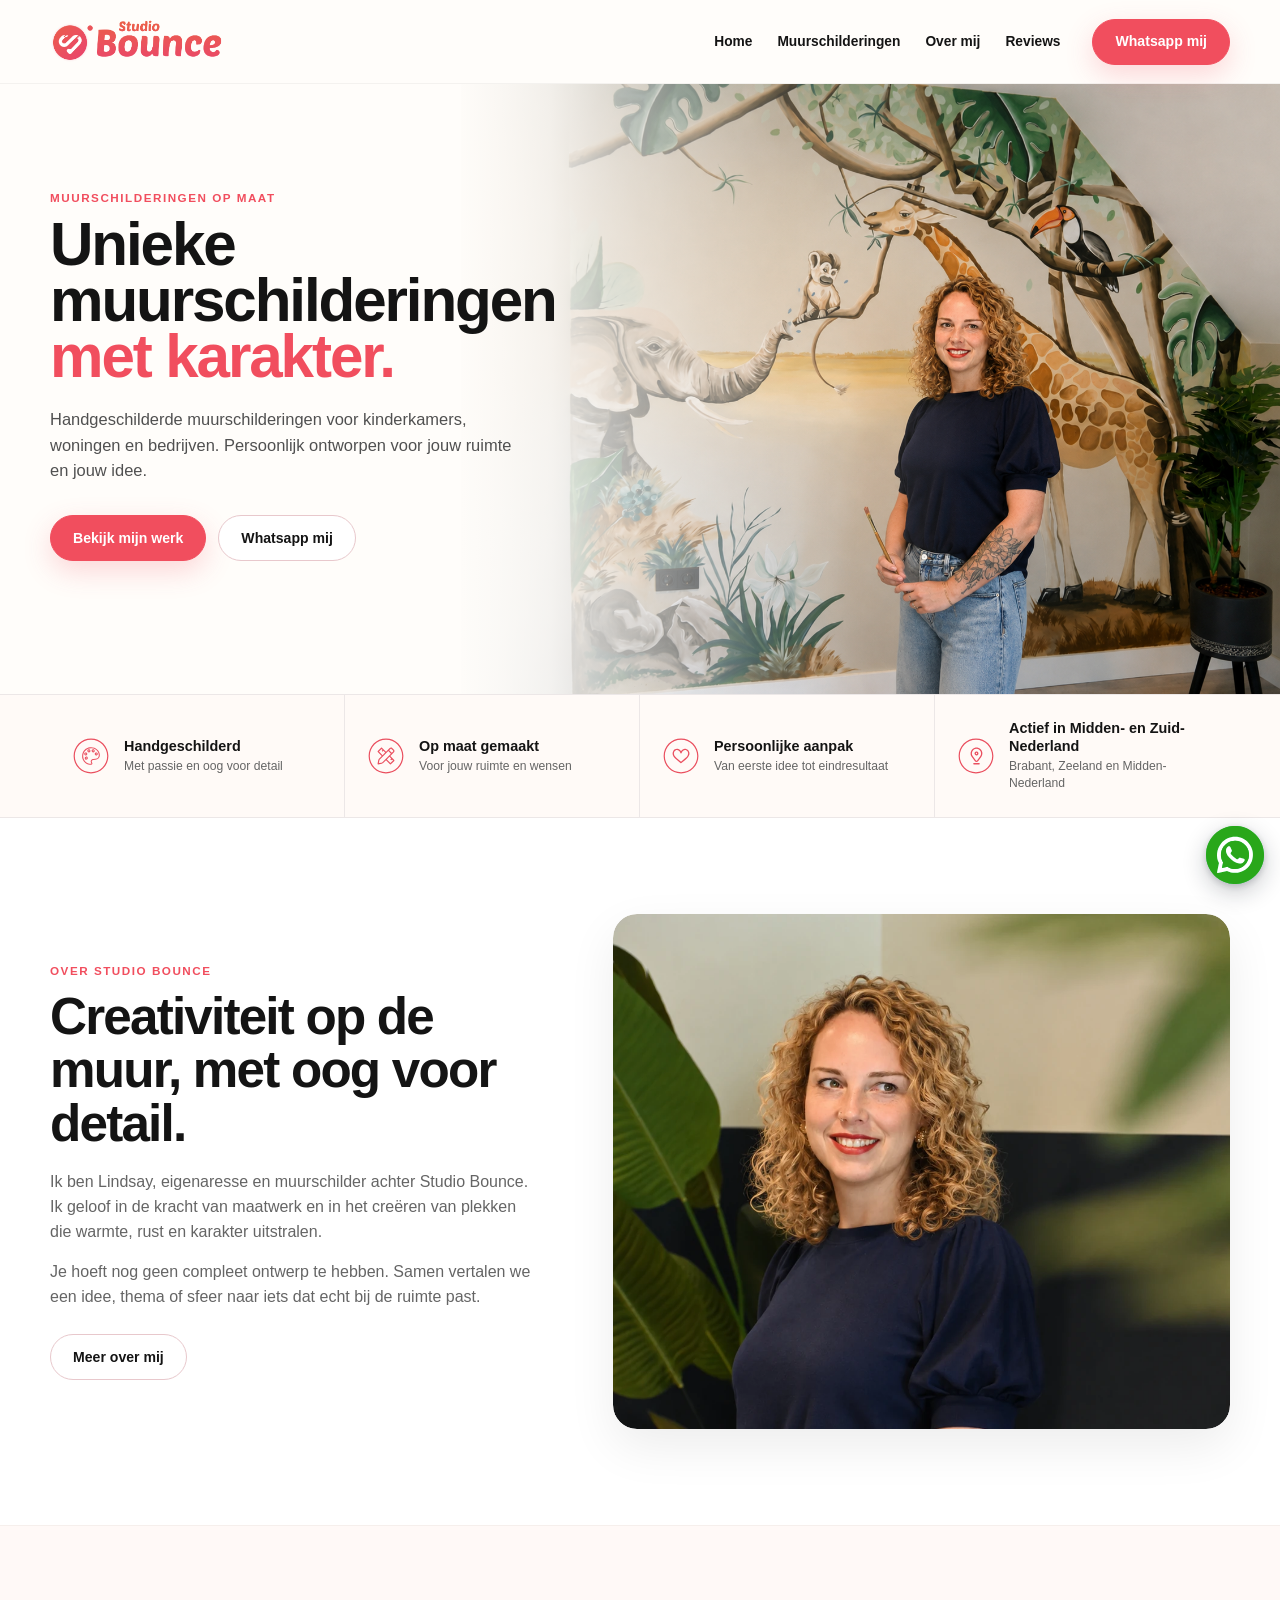
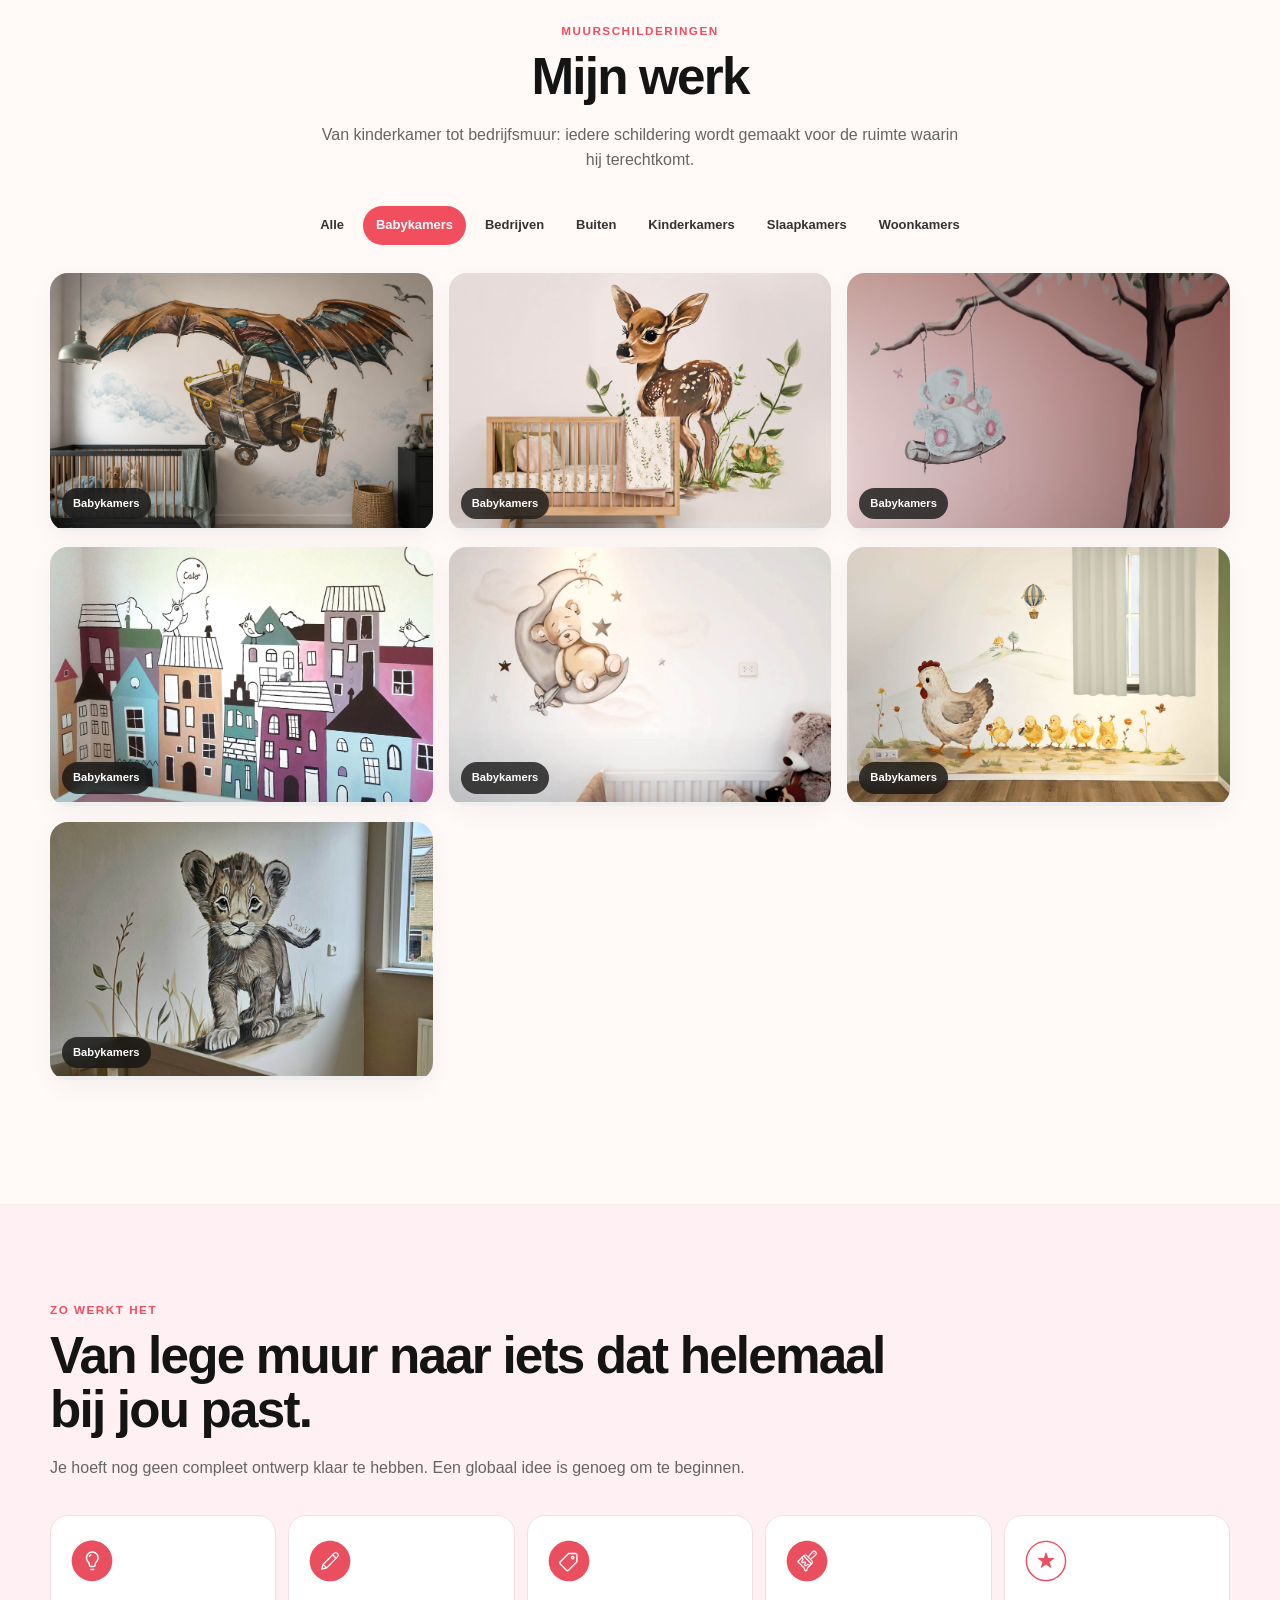
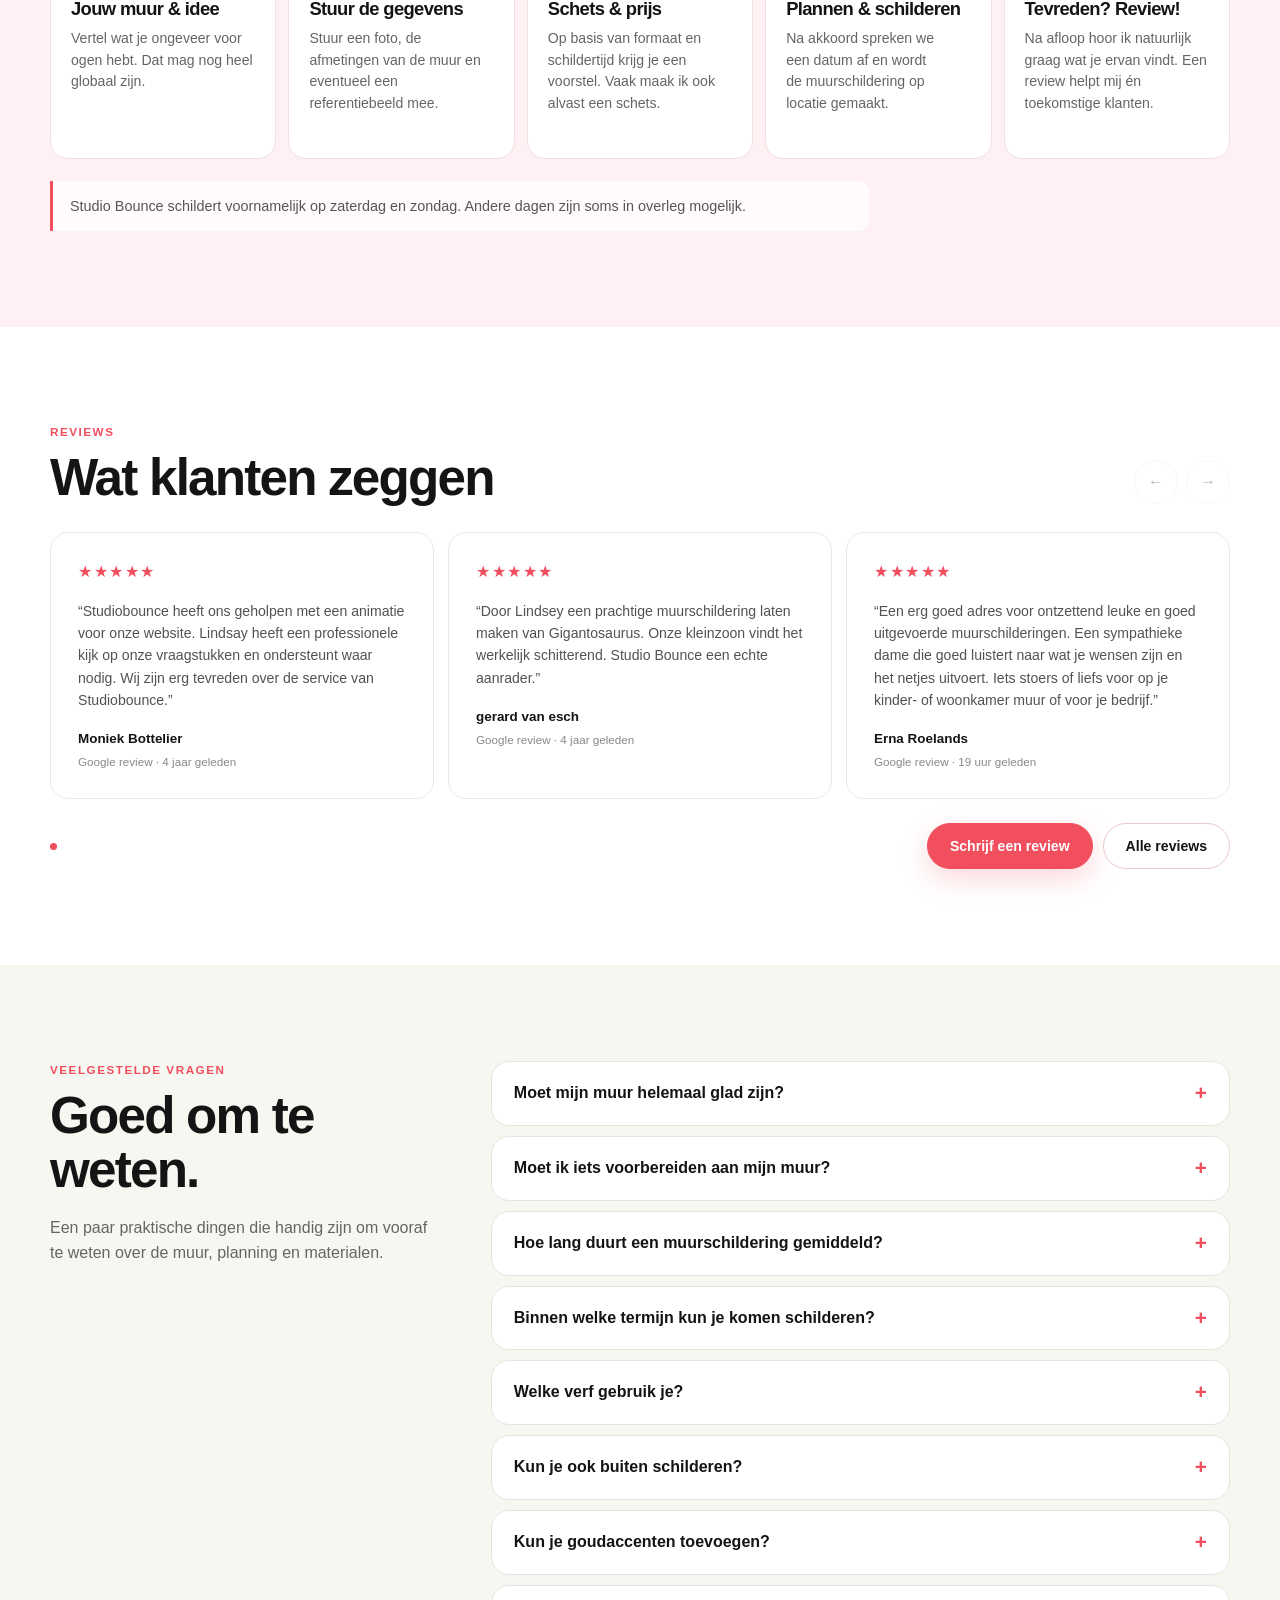
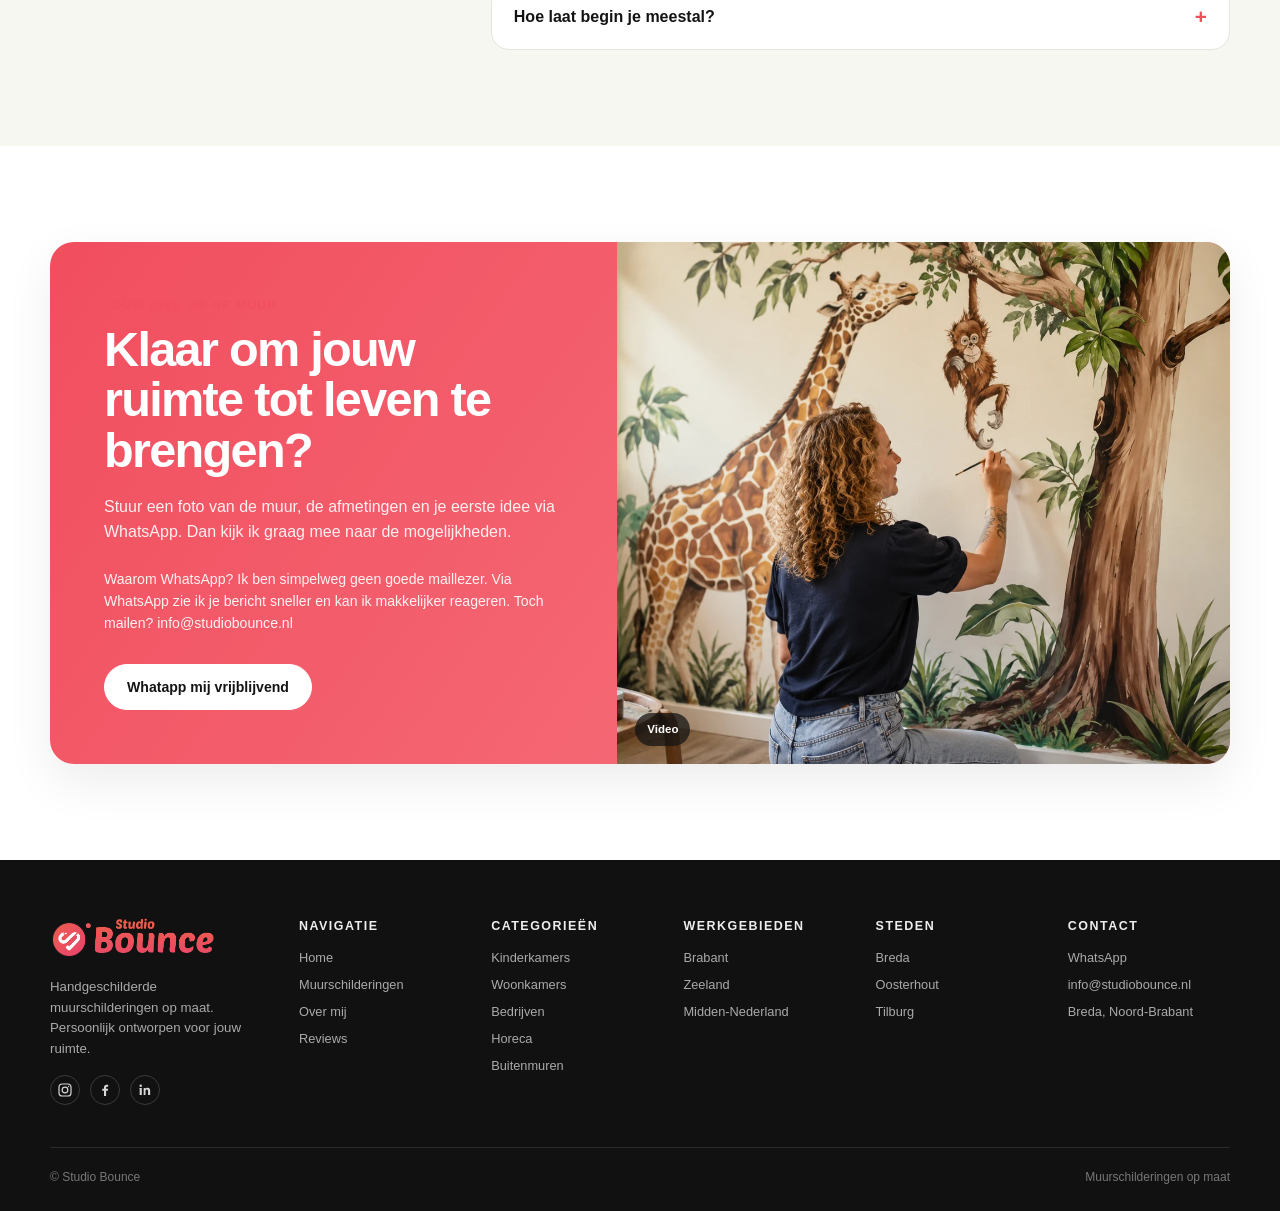
==== commit 6916d857: "Publish from SiteEdit — 2026-10-22 14:18" ====
--- a/index.html
+++ b/index.html
@@ -163,11 +163,11 @@
 </div>
 <div aria-label="Portfolio filters" class="filters">
 <button class="filter" data-filter="all" type="button">Alle</button>
-<button class="filter" data-filter="babykamers" type="button">Babykamers</button>
+<button class="filter active" data-filter="babykamers" type="button">Babykamers</button>
 <button class="filter" data-filter="bedrijven" type="button">Bedrijven</button>
 <button class="filter" data-filter="buiten" type="button">Buiten</button>
 <button class="filter" data-filter="kinderkamers" type="button">Kinderkamers</button>
-<button class="filter active" data-filter="slaapkamers" type="button">Slaapkamers</button><button class="filter" data-filter="woonkamers" type="button" aria-selected="false" aria-pressed="false">Woonkamers</button>
+<button class="filter" data-filter="slaapkamers" type="button">Slaapkamers</button><button class="filter" data-filter="woonkamers" type="button" aria-selected="false" aria-pressed="false">Woonkamers</button>
 
 
 
@@ -181,23 +181,26 @@
 
 
 
-<article aria-label="Vergroot bedrijfsmural" class="gallery-card" data-cat="babykamers" role="button" tabindex="0" hidden="">
+<article aria-label="Vergroot bedrijfsmural" class="gallery-card" data-cat="babykamers" role="button" tabindex="0">
 <img alt="" src="assets/siteedit/Babykamer_-Muurschilderingen-website2.jpg" data-siteedit-resizable="" data-editor-name="Image" class="" data-siteedit-gallery-item="true" style="width: 100%; height: auto; object-fit: cover; border-radius: 0px; max-width: 100%;">
 <span>Babykamers</span>
-</article><article aria-label="Vergroot bedrijfsmural" class="gallery-card" data-cat="babykamers" role="button" tabindex="0" hidden="">
+</article><article aria-label="Vergroot bedrijfsmural" class="gallery-card" data-cat="babykamers" role="button" tabindex="0">
 <img alt="" src="assets/siteedit/Babykamer_Muurschilderingen-website.jpg" data-siteedit-resizable="" data-editor-name="Image" class="" data-siteedit-gallery-item="true" style="width: 100%; height: auto; object-fit: cover; border-radius: 0px; max-width: 100%;">
 <span>Babykamers</span>
-</article><article aria-label="Vergroot bedrijfsmural" class="gallery-card" data-cat="babykamers" role="button" tabindex="0" hidden="">
+</article><article aria-label="Vergroot bedrijfsmural" class="gallery-card" data-cat="babykamers" role="button" tabindex="0">
 <img alt="" src="assets/siteedit/Babykamer_Muurschilderingen-website8.jpg" data-siteedit-resizable="" data-editor-name="Image" class="" data-siteedit-gallery-item="true" style="width: 100%; height: auto; object-fit: cover; border-radius: 0px; max-width: 100%;">
 <span>Babykamers</span>
-</article><article aria-label="Vergroot bedrijfsmural" class="gallery-card" data-cat="babykamers" role="button" tabindex="0" hidden="">
+</article><article aria-label="Vergroot bedrijfsmural" class="gallery-card" data-cat="babykamers" role="button" tabindex="0">
 <img alt="" src="assets/siteedit/Babykamer_Muurschilderingen-website17.jpg" data-siteedit-resizable="" data-editor-name="Image" class="" data-siteedit-gallery-item="true" style="width: 100%; height: auto; object-fit: cover; border-radius: 0px; max-width: 100%;">
 <span>Babykamers</span>
-</article><article aria-label="Vergroot bedrijfsmural" class="gallery-card" data-cat="babykamers" role="button" tabindex="0" hidden="">
+</article><article aria-label="Vergroot bedrijfsmural" class="gallery-card" data-cat="babykamers" role="button" tabindex="0">
 <img alt="" src="assets/siteedit/Babykamer_Muurschilderingen-website22.jpg" data-siteedit-resizable="" data-editor-name="Image" class="" data-siteedit-gallery-item="true" style="width: 100%; height: auto; object-fit: cover; border-radius: 0px; max-width: 100%;">
 <span>Babykamers</span>
-</article><article aria-label="Vergroot bedrijfsmural" class="gallery-card" data-cat="babykamers" role="button" tabindex="0" hidden="">
+</article><article aria-label="Vergroot bedrijfsmural" class="gallery-card" data-cat="babykamers" role="button" tabindex="0">
 <img alt="" src="assets/siteedit/Babykamer_Muurschilderingen-website23.jpg" data-siteedit-resizable="" data-editor-name="Image" class="" data-siteedit-gallery-item="true" style="width: 100%; height: auto; object-fit: cover; border-radius: 0px; max-width: 100%;">
+<span>Babykamers</span>
+</article><article aria-label="Vergroot bedrijfsmural" class="gallery-card" data-cat="babykamers" role="button" tabindex="0">
+<img alt="Muurschildering_leeuw_dieren_babykamer" src="assets/siteedit/Muurschilderingen-website_333.jpg" data-siteedit-resizable="" data-editor-name="Image" class="" data-siteedit-gallery-item="true" style="width: 100%; height: auto; object-fit: cover; border-radius: 0px; max-width: 100%; aspect-ratio: 383 / 255;">
 <span>Babykamers</span>
 </article><article aria-label="Vergroot bedrijfsmural" class="gallery-card" data-cat="bedrijven" role="button" tabindex="0" hidden="">
 <img alt="" src="assets/siteedit/Bedrijven_Muurschilderingen-website2.jpg" data-siteedit-resizable="" data-editor-name="Image" class="" data-siteedit-gallery-item="true" style="width: 100%; height: auto; object-fit: cover; border-radius: 0px; max-width: 100%; aspect-ratio: 383 / 255;">
@@ -247,15 +250,21 @@
 </article><article aria-label="Vergroot horeca muurschildering" class="gallery-card" data-cat="kinderkamers" role="button" tabindex="0" hidden="">
 <img alt="" src="assets/siteedit/Kinderkamer_Muurschilderingen-website25-2.jpg" data-siteedit-resizable="" data-editor-name="Image" class="" data-siteedit-gallery-item="true" style="width: 100%; height: auto; object-fit: cover; border-radius: 0px; max-width: 100%;">
 <span>Kinderkamers</span>
-</article><article aria-label="Vergroot buitenmuur" class="gallery-card" data-cat="slaapkamers" role="button" tabindex="0">
+</article><article aria-label="Vergroot buitenmuur" class="gallery-card" data-cat="slaapkamers" role="button" tabindex="0" hidden="">
+<img alt="Muurschildering_slaapkamer_bloemen_fluitenkruid" src="assets/siteedit/Muurschilderingen-website_332.jpg" data-siteedit-resizable="" data-editor-name="Image" class="" data-siteedit-gallery-item="true" style="width: 100%; height: auto; object-fit: cover; border-radius: 0px; max-width: 100%; aspect-ratio: 383 / 255;">
+<span>Slaapkamers</span>
+</article><article aria-label="Vergroot buitenmuur" class="gallery-card" data-cat="slaapkamers" role="button" tabindex="0" hidden="">
 <img alt="" src="assets/siteedit/Slaampkamer_Muurschilderingen-website.jpg" data-siteedit-resizable="" data-editor-name="Image" class="" data-siteedit-gallery-item="true" style="width: 100%; height: auto; object-fit: cover; border-radius: 0px; max-width: 100%;">
 <span>Slaapkamers</span>
-</article><article aria-label="Vergroot buitenmuur" class="gallery-card" data-cat="slaapkamers" role="button" tabindex="0">
+</article><article aria-label="Vergroot buitenmuur" class="gallery-card" data-cat="slaapkamers" role="button" tabindex="0" hidden="">
 <img alt="" src="assets/siteedit/Slaapkamer_Muurschilderingen-website19.jpg" data-siteedit-resizable="" data-editor-name="Image" class="" data-siteedit-gallery-item="true" style="width: 100%; height: auto; object-fit: cover; border-radius: 0px; max-width: 100%;">
 <span>Slaapkamers</span>
-</article><article aria-label="Vergroot buitenmuur" class="gallery-card" data-cat="slaapkamers" role="button" tabindex="0">
+</article><article aria-label="Vergroot buitenmuur" class="gallery-card" data-cat="slaapkamers" role="button" tabindex="0" hidden="">
 <img alt="" src="assets/siteedit/Slaapkamer_Muurschilderingen-website27.jpg" data-siteedit-resizable="" data-editor-name="Image" class="" data-siteedit-gallery-item="true" style="width: 100%; height: auto; object-fit: cover; border-radius: 0px; max-width: 100%;">
 <span>Slaapkamers</span>
+</article><article aria-label="Vergroot bedrijfsmural" class="gallery-card" data-cat="woonkamers" role="button" tabindex="0" hidden="">
+<img alt="Woonkamer_muurschildering_abstract_bloemen" src="assets/siteedit/Muurschilderingen-website_334.jpg" data-siteedit-resizable="" data-editor-name="Image" class="" data-siteedit-gallery-item="true" style="width: 100%; height: auto; object-fit: cover; border-radius: 0px; max-width: 100%; aspect-ratio: 383 / 255;">
+<span>Woonkamers</span>
 </article><article aria-label="Vergroot bedrijfsmural" class="gallery-card" data-cat="woonkamers" role="button" tabindex="0" hidden="">
 <img alt="" src="assets/siteedit/Woonkamer_Muurschilderingen-website-2.jpg" data-siteedit-resizable="" data-editor-name="Image" class="" data-siteedit-gallery-item="true" style="width: 100%; height: auto; object-fit: cover; border-radius: 0px; max-width: 100%;">
 <span>Woonkamers</span>
@@ -271,15 +280,6 @@
 </article><article aria-label="Vergroot bedrijfsmural" class="gallery-card" data-cat="woonkamers" role="button" tabindex="0" hidden="">
 <img alt="" src="assets/siteedit/Woonkamer_Muurschilderingen-website24-2.jpg" data-siteedit-resizable="" data-editor-name="Image" class="" data-siteedit-gallery-item="true" style="width: 100%; height: auto; object-fit: cover; border-radius: 0px; max-width: 100%;">
 <span>Woonkamers</span>
-</article><article aria-label="Vergroot bedrijfsmural" class="gallery-card" data-cat="woonkamers" role="button" tabindex="0">
-<img alt="Woonkamer_muurschildering_abstract_bloemen" src="assets/siteedit/Muurschilderingen-website_334.jpg" data-siteedit-resizable="" data-editor-name="Image" class="" data-siteedit-gallery-item="true" style="width: 100%; height: auto; object-fit: cover; border-radius: 0px; max-width: 100%; aspect-ratio: 383 / 255;">
-<span>Woonkamers</span>
-</article><article aria-label="Vergroot bedrijfsmural" class="gallery-card" data-cat="babykamers" role="button" tabindex="0">
-<img alt="Muurschildering_leeuw_dieren_babykamer" src="assets/siteedit/Muurschilderingen-website_333.jpg" data-siteedit-resizable="" data-editor-name="Image" class="" data-siteedit-gallery-item="true" style="width: 100%; height: auto; object-fit: cover; border-radius: 0px; max-width: 100%; aspect-ratio: 383 / 255;">
-<span>Babykamers</span>
-</article><article aria-label="Vergroot buitenmuur" class="gallery-card" data-cat="slaapkamers" role="button" tabindex="0">
-<img alt="Muurschildering_slaapkamer_bloemen_fluitenkruid" src="assets/siteedit/Muurschilderingen-website_332.jpg" data-siteedit-resizable="" data-editor-name="Image" class="" data-siteedit-gallery-item="true" style="width: 100%; height: auto; object-fit: cover; border-radius: 0px; max-width: 100%; aspect-ratio: 383 / 255;">
-<span>Slaapkamers</span>
 </article></div>
 <div class="center-actions gallery-more-actions">
 <button class="btn btn-primary gallery-load-more" type="button" aria-hidden="true" hidden="">Meer laden</button>
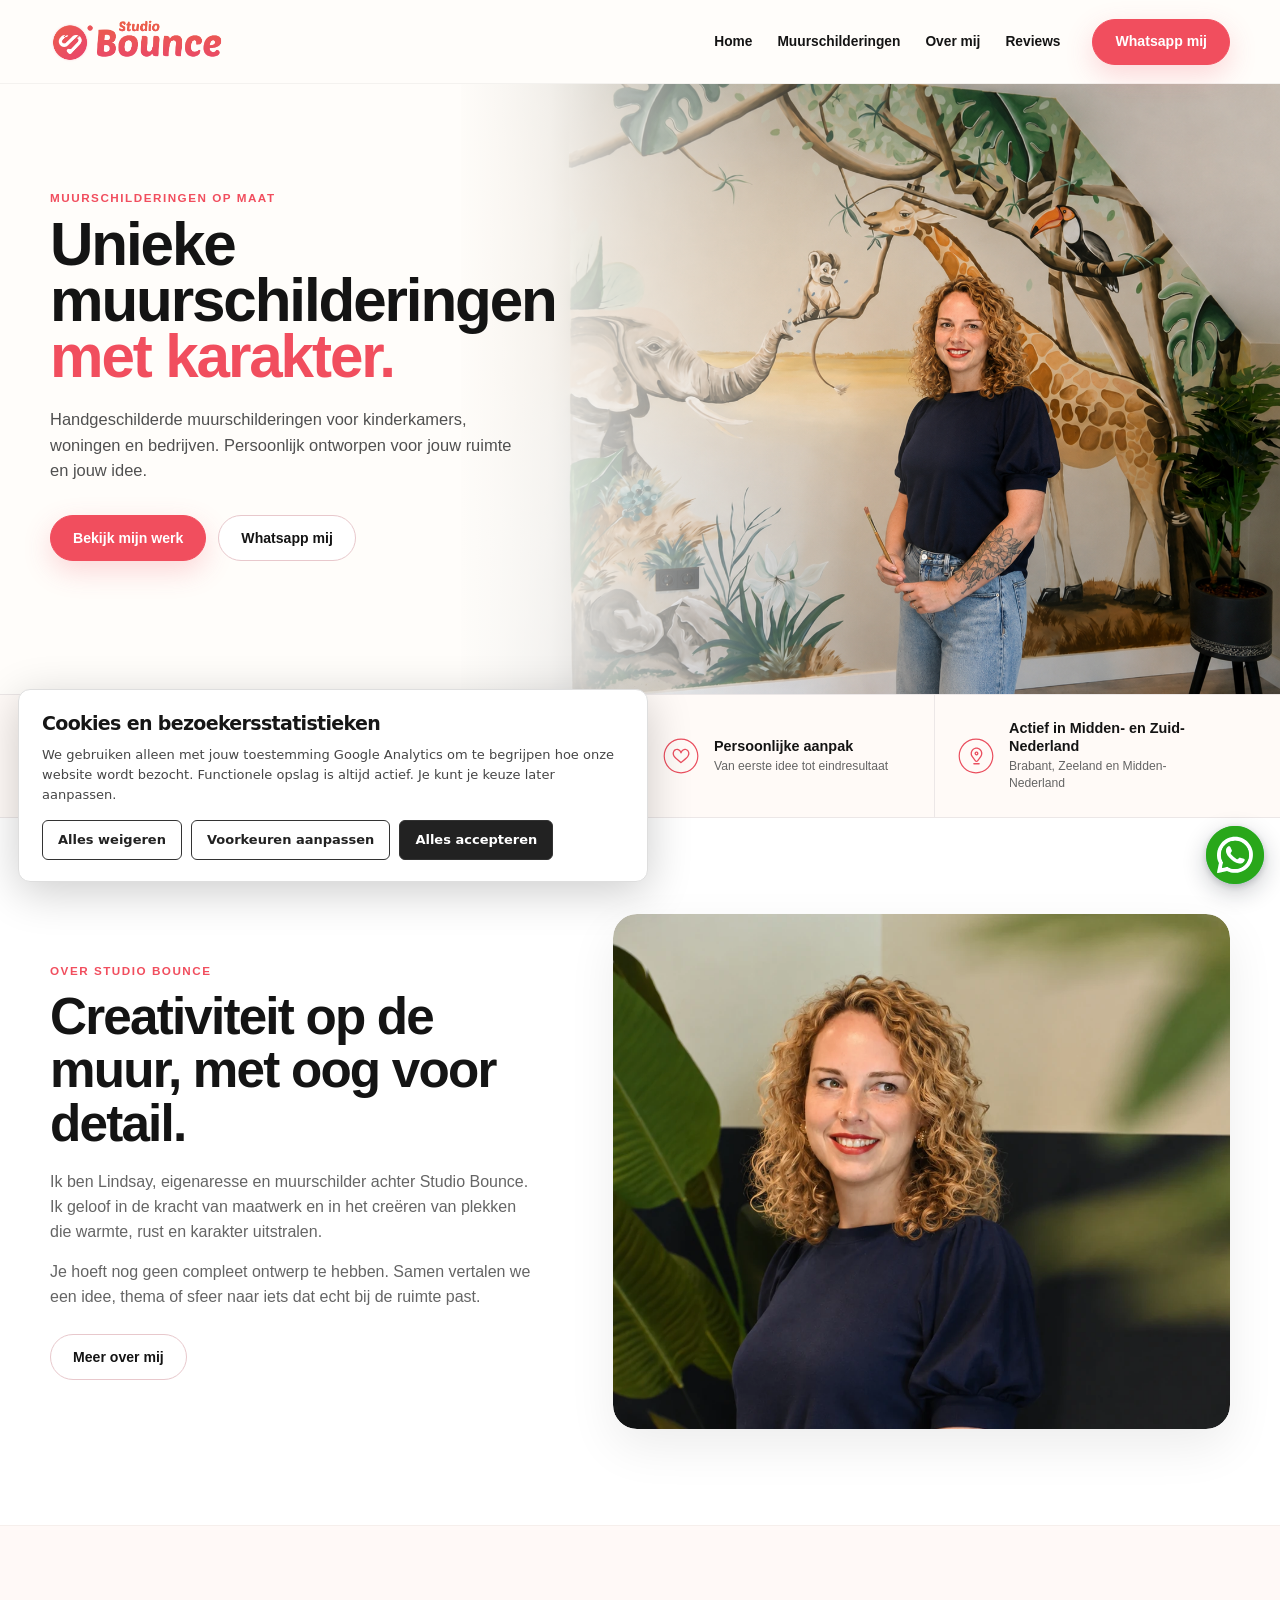
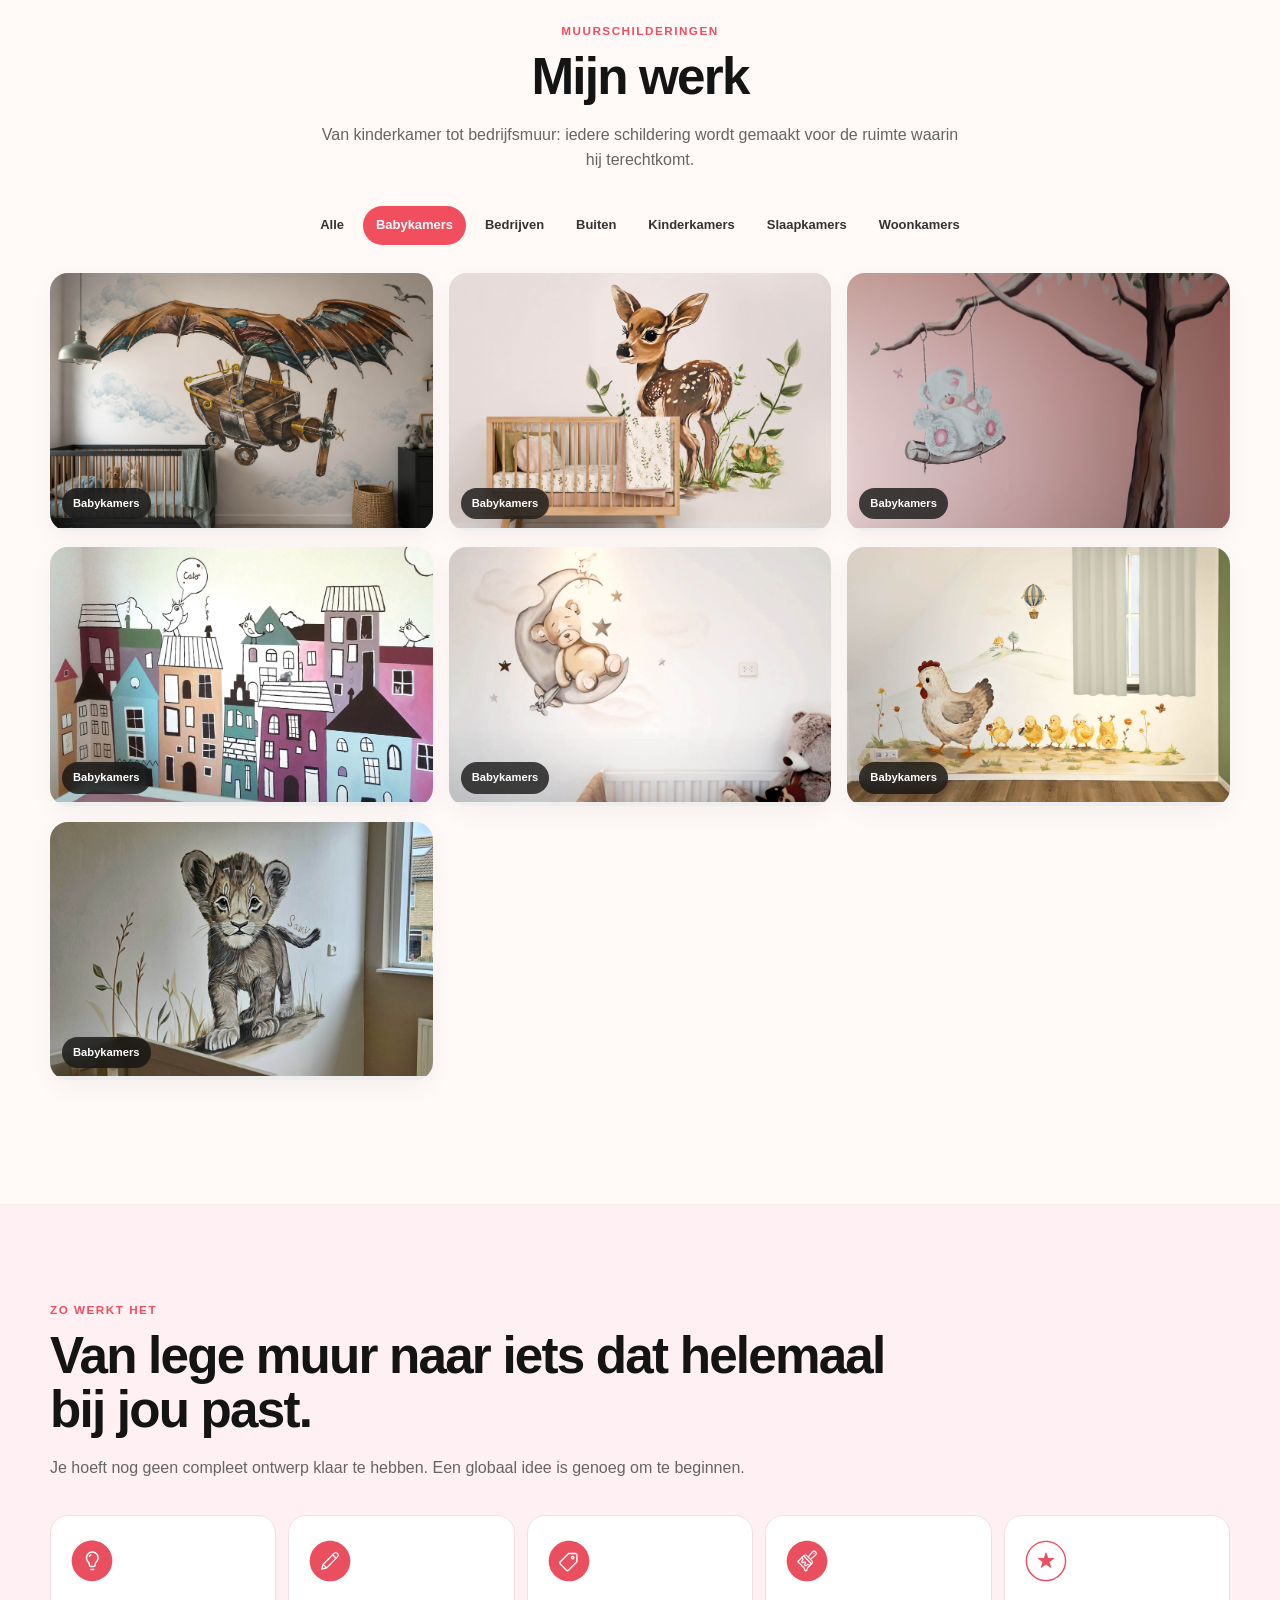
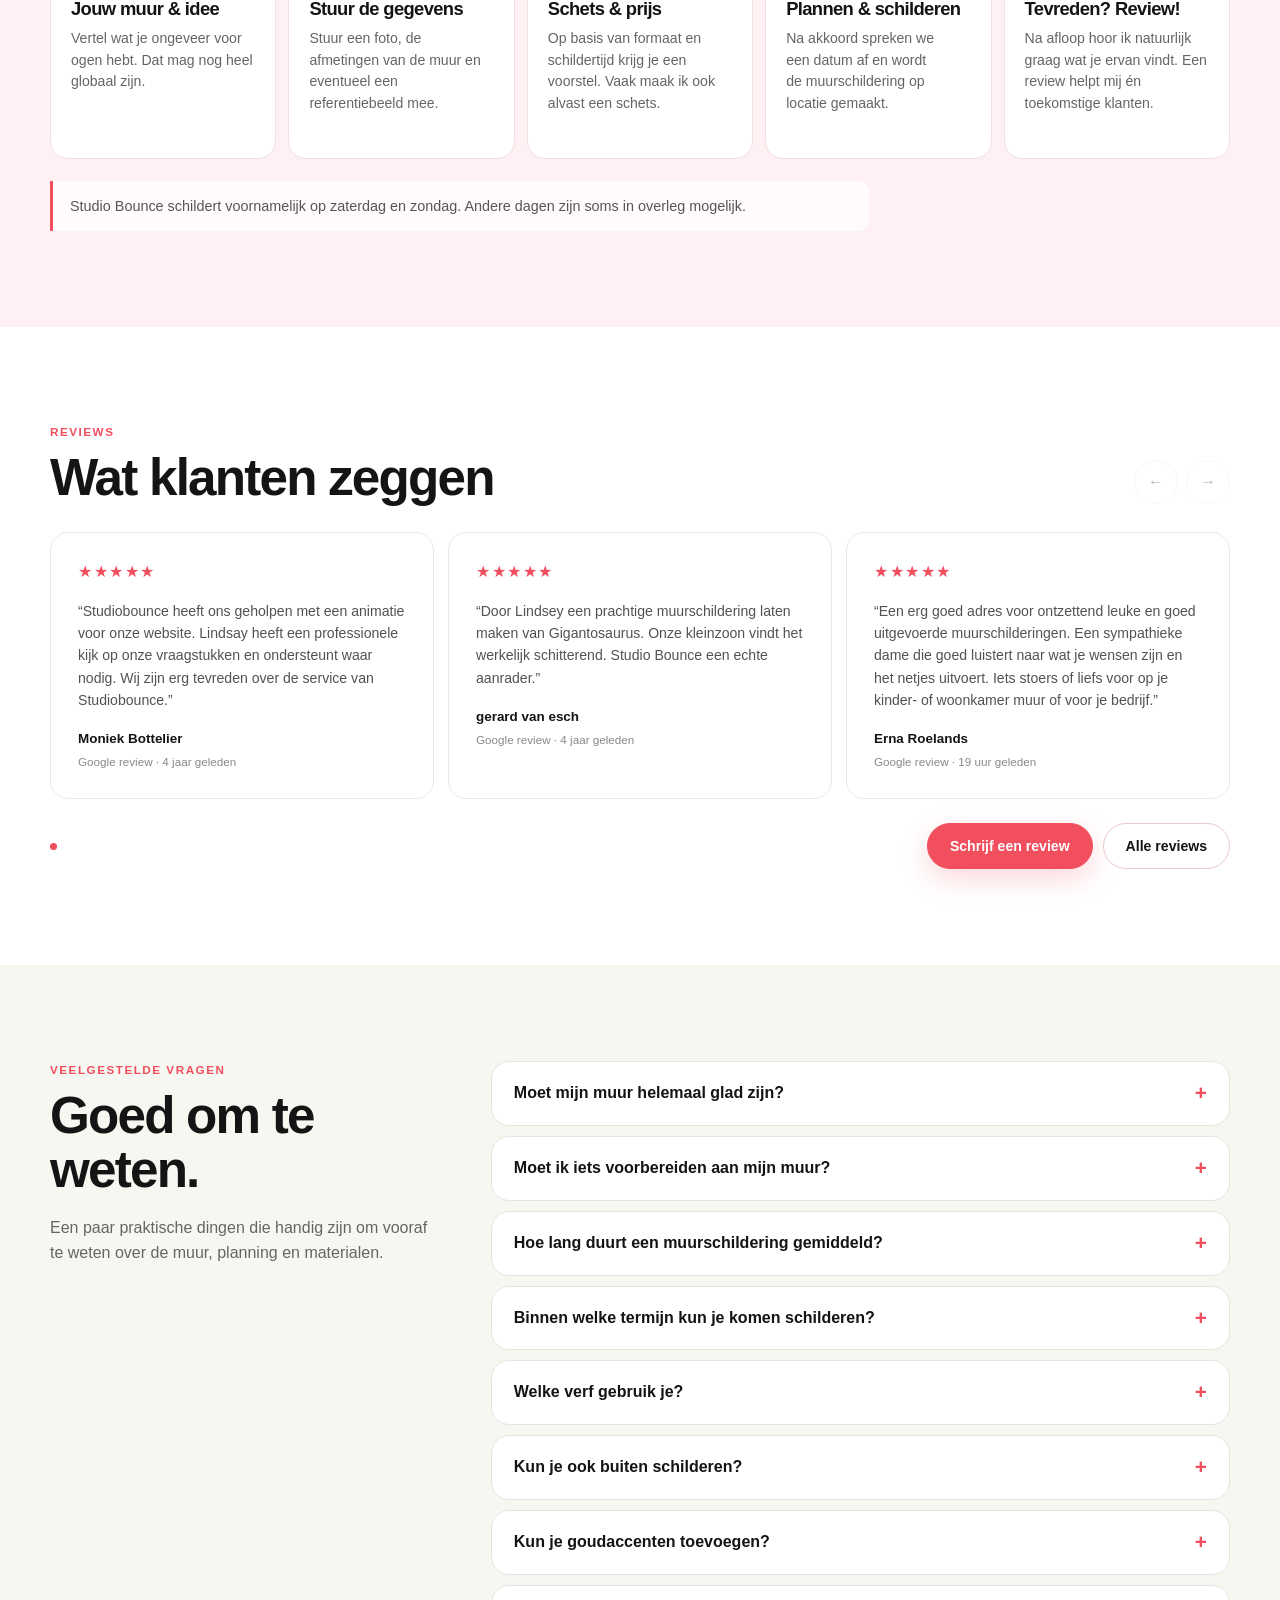
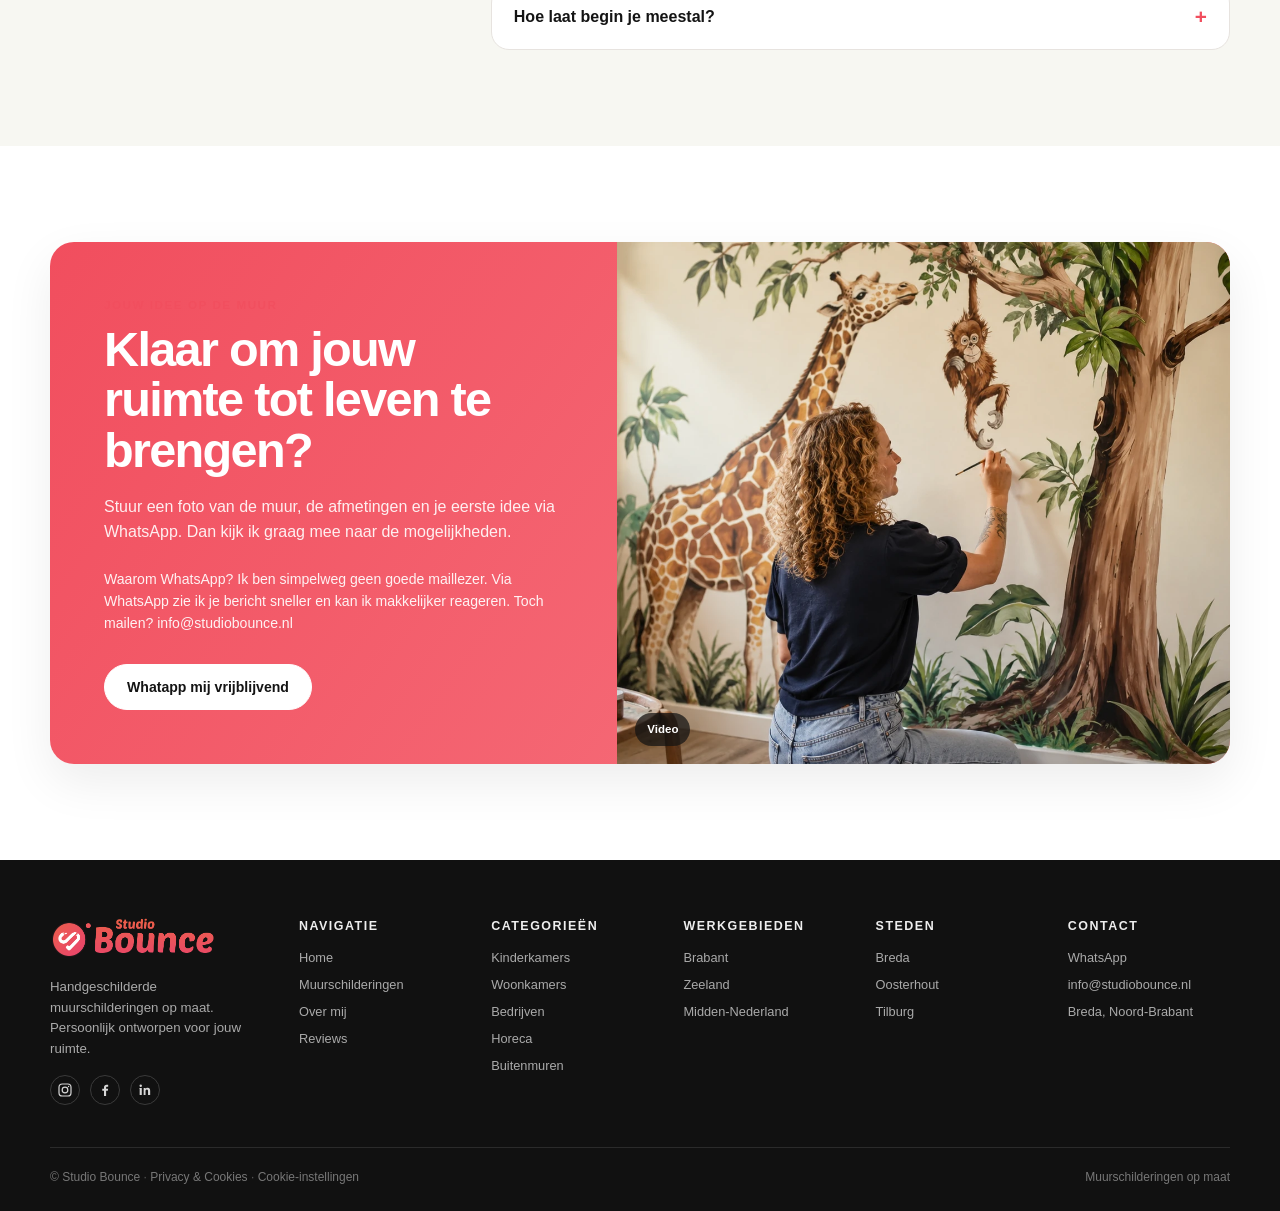
==== commit 293cd8b3: "Publish from SiteEdit — 2026-11-11 08:20" ====
--- a/index.html
+++ b/index.html
@@ -1,5 +1,10 @@
 <!DOCTYPE html>
 <html lang="nl"><head>
+  <!-- SiteEdit Analytics: begin -->
+  <link rel="stylesheet" href="css/siteedit-analytics.css">
+  <script defer="" src="js/siteedit-analytics-config.js"></script>
+  <script defer="" src="js/siteedit-analytics.js"></script>
+  <!-- SiteEdit Analytics: end -->
 <link rel="icon" href="favicon.ico" sizes="any">
 <link rel="icon" type="image/png" sizes="32x32" href="assets/favicons/favicon-32x32.png">
 <link rel="icon" type="image/png" sizes="16x16" href="assets/favicons/favicon-16x16.png">
@@ -573,7 +578,7 @@
 </div>
 </div>
 <div class="container footer-bottom">
-<span>© Studio Bounce</span>
+<span>© Studio Bounce<!-- SiteEdit Privacy Link: begin --><span class="se-privacy-footer-separator"> · </span><a class="se-privacy-footer-link" href="privacy-en-cookies.html">Privacy &amp; Cookies</a><!-- SiteEdit Privacy Link: end --></span>
 <span>Muurschilderingen op maat</span>
 </div>
 </footer>
--- a/css/siteedit-analytics.css
+++ b/css/siteedit-analytics.css
@@ -0,0 +1,23 @@
+/* SiteEdit Analytics: website-level consent UI (independent of site's CSS). */
+.se-consent-banner,.se-consent-manage{font-family:system-ui,-apple-system,BlinkMacSystemFont,"Segoe UI",sans-serif!important;box-sizing:border-box!important}
+.se-consent-banner[hidden],.se-consent-manage[hidden],.se-consent-details[hidden]{display:none!important}
+.se-consent-banner{position:fixed!important;z-index:2147483600!important;bottom:18px!important;left:18px!important;right:18px!important;max-width:630px!important;padding:21px 23px!important;background:#fff!important;color:#222!important;border:1px solid #dedede!important;border-radius:12px!important;box-shadow:0 10px 45px #0003!important;text-align:left!important;line-height:1.5!important}
+.se-consent-banner h2{margin:0 0 9px!important;color:#161616!important;font-size:19px!important;font-weight:700!important;line-height:1.3!important}
+.se-consent-banner p{margin:0 0 15px!important;color:#454545!important;font-size:13px!important;line-height:1.55!important}
+.se-consent-details{border-top:1px solid #e5e5e5!important;margin-top:12px!important;padding-top:12px!important}
+.se-consent-actions{display:flex!important;gap:9px!important;flex-wrap:wrap!important;align-items:stretch!important}
+.se-consent-btn{appearance:none!important;border:1px solid #333!important;border-radius:6px!important;padding:11px 15px!important;font:600 13px/1.2 system-ui,sans-serif!important;cursor:pointer!important;min-height:40px!important;text-transform:none!important;letter-spacing:normal!important;box-shadow:none!important}
+.se-consent-secondary{background:#fff!important;color:#222!important}.se-consent-primary{background:#222!important;color:#fff!important}
+.se-consent-btn:focus-visible{outline:3px solid #397acb!important;outline-offset:2px!important}
+@media(max-width:500px){.se-consent-banner{bottom:10px!important;left:10px!important;right:10px!important;padding:17px!important}.se-consent-actions{flex-direction:column!important}.se-consent-btn{width:100%!important}}
+.se-consent-preference{display:flex!important;align-items:center!important;gap:8px!important;margin:0 0 12px!important;color:#222!important;font:500 13px/1.5 system-ui,sans-serif!important}.se-consent-preference input{width:17px!important;height:17px!important;accent-color:#222!important}
+
+/* Match the existing footer typography, with no fixed-position widget. */
+.se-consent-footer-link{color:inherit!important;font:inherit!important;letter-spacing:inherit!important;text-decoration:none!important;cursor:pointer!important;background:none!important;border:0!important;box-shadow:none!important;padding:0!important;margin:0!important;display:inline!important;position:static!important}
+.se-consent-footer-link:hover,.se-consent-footer-link:focus-visible{text-decoration:underline!important}
+.se-consent-footer-separator{color:inherit!important;font:inherit!important;opacity:.7!important}
+
+/* Privacy page link shares the same low-key footer styling as cookie settings. */
+.se-privacy-footer-link{color:inherit!important;font:inherit!important;letter-spacing:inherit!important;text-decoration:none!important;cursor:pointer!important;background:none!important;border:0!important;box-shadow:none!important;padding:0!important;margin:0!important;display:inline!important;position:static!important}
+.se-privacy-footer-link:hover,.se-privacy-footer-link:focus-visible{text-decoration:underline!important}
+.se-privacy-footer-separator{color:inherit!important;font:inherit!important;opacity:.7!important}
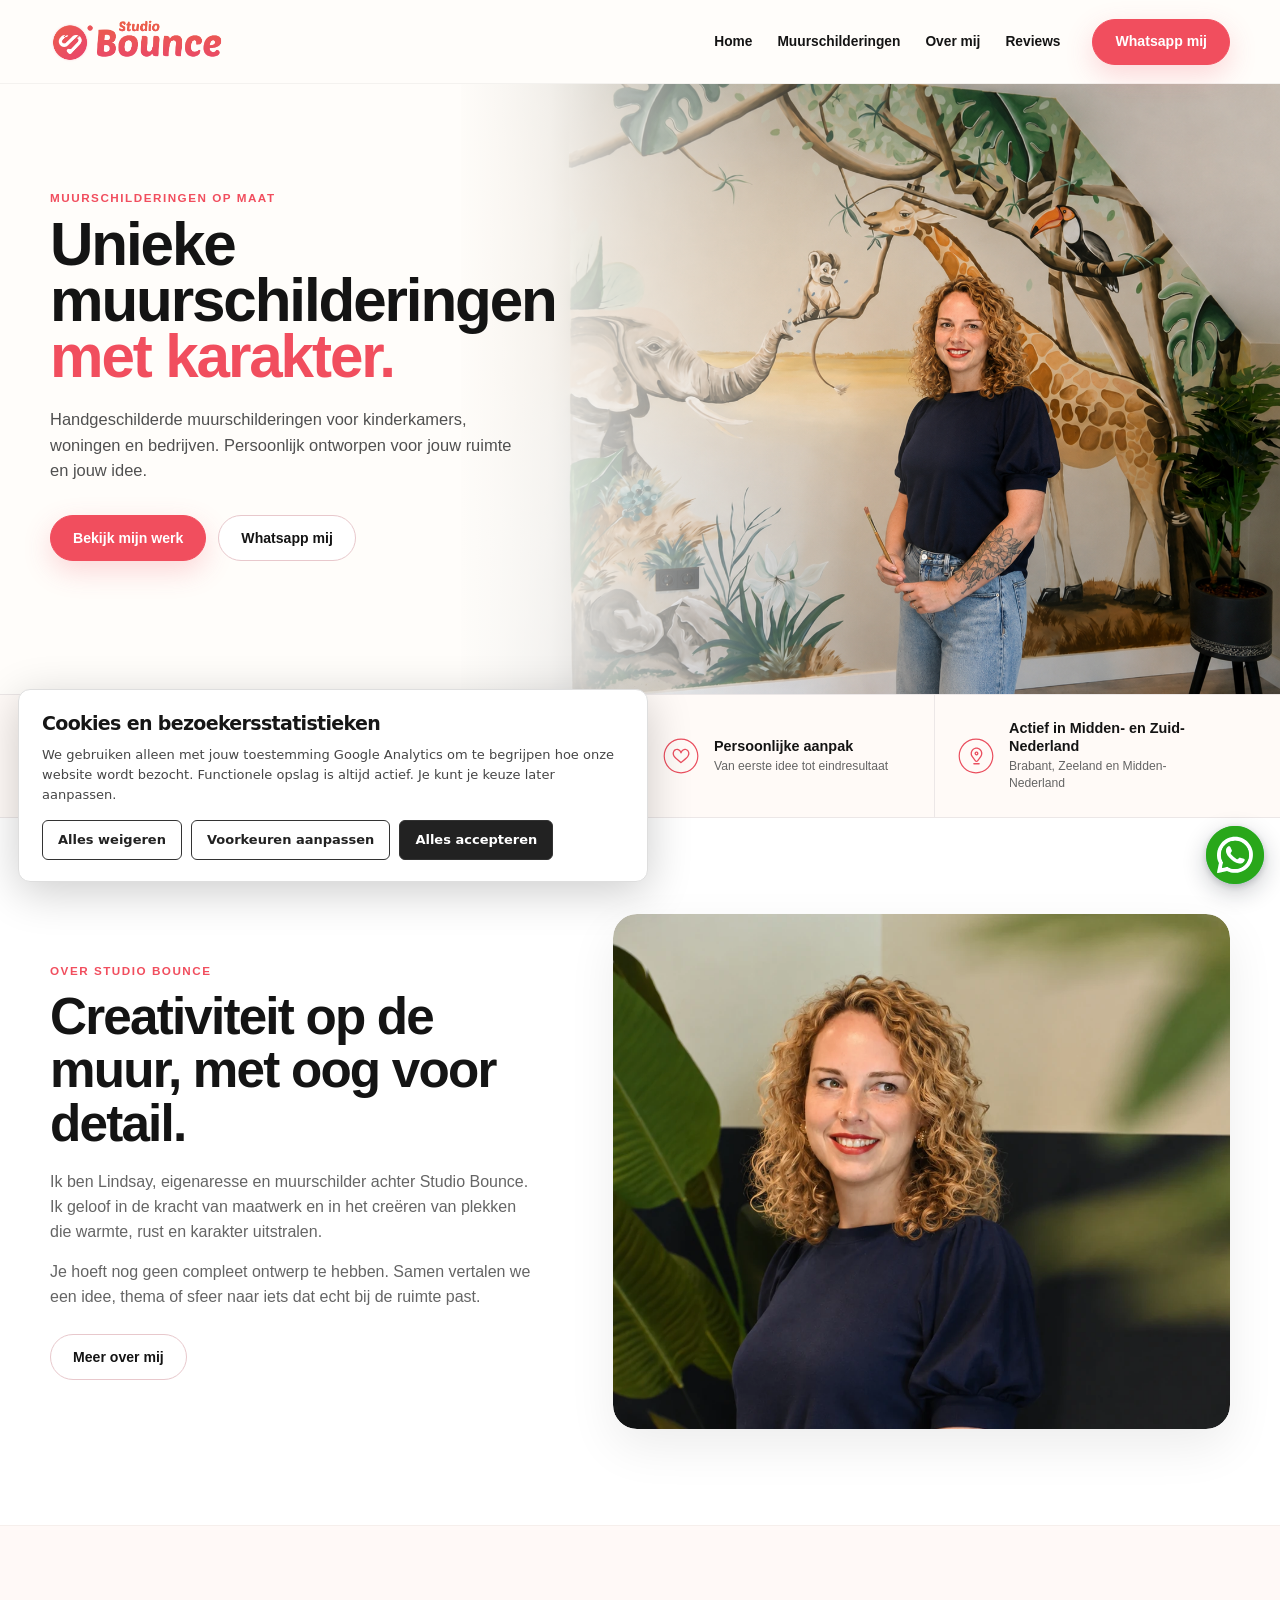
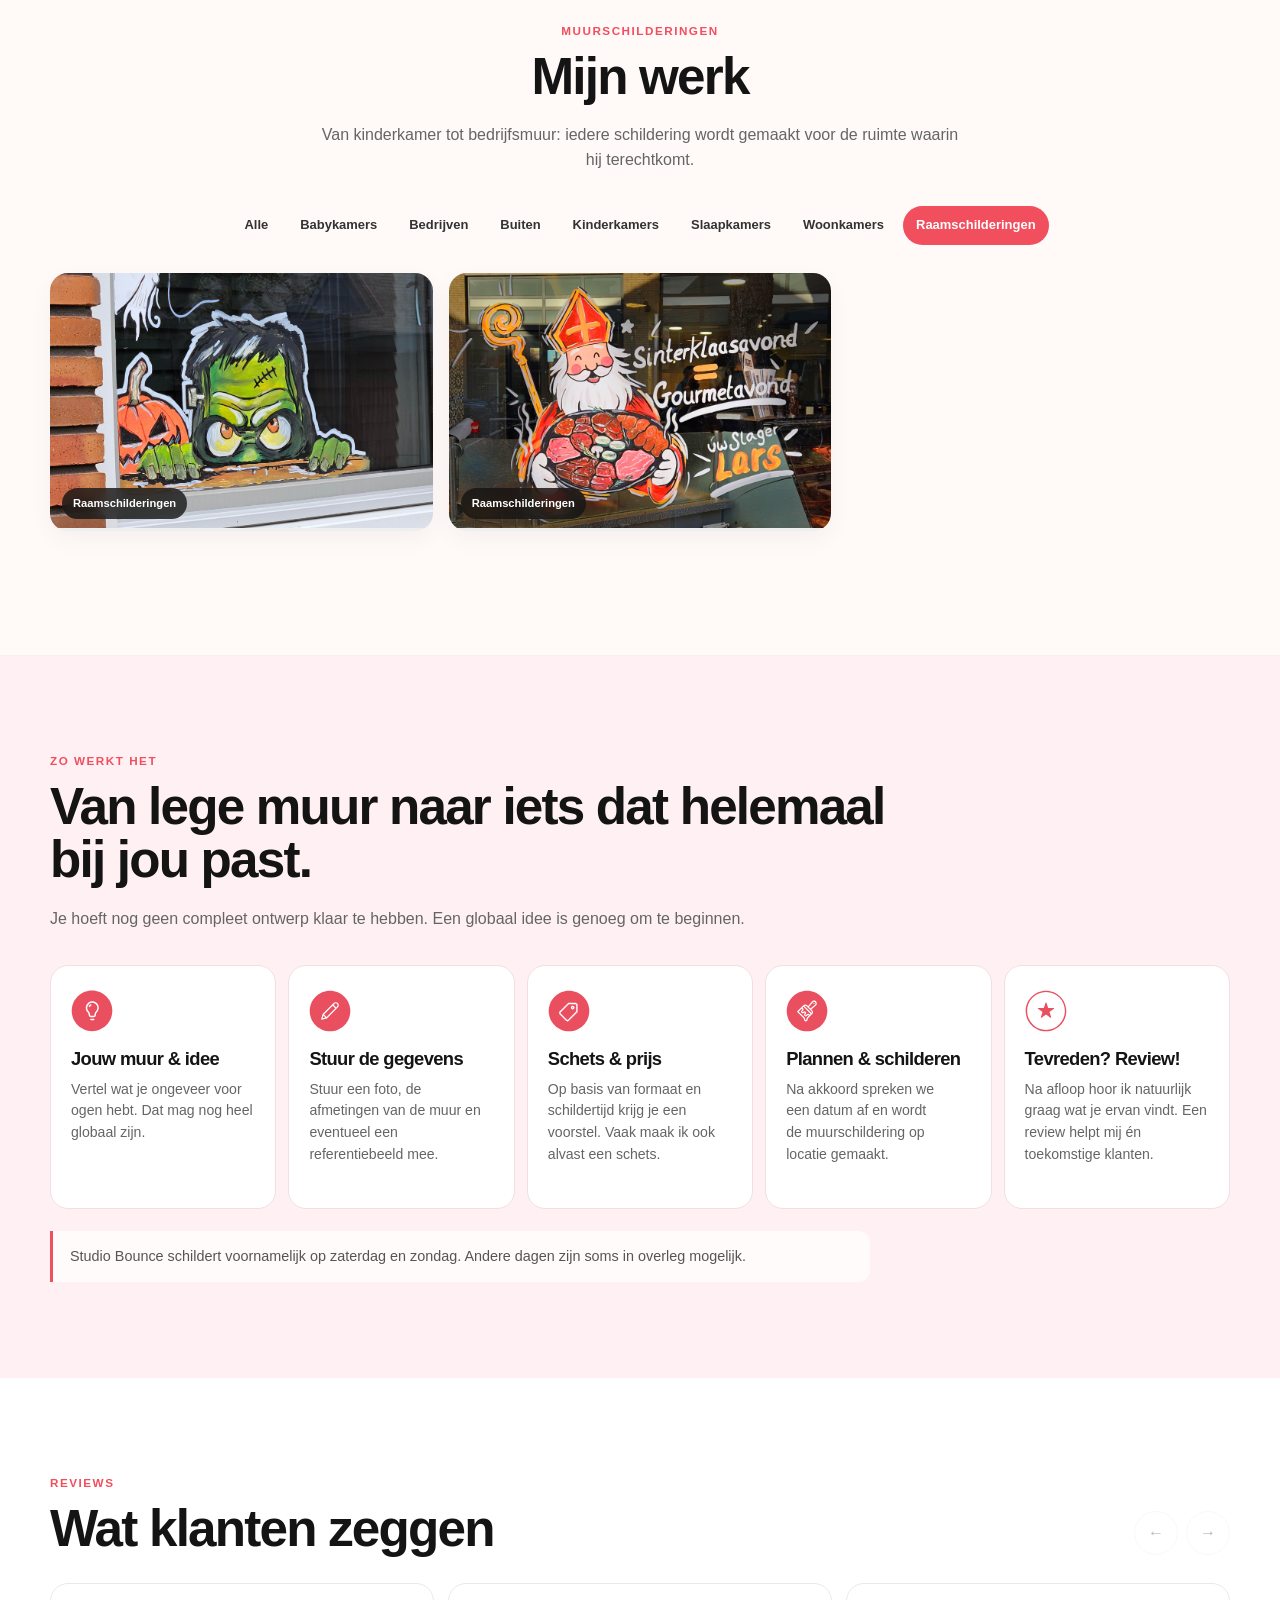
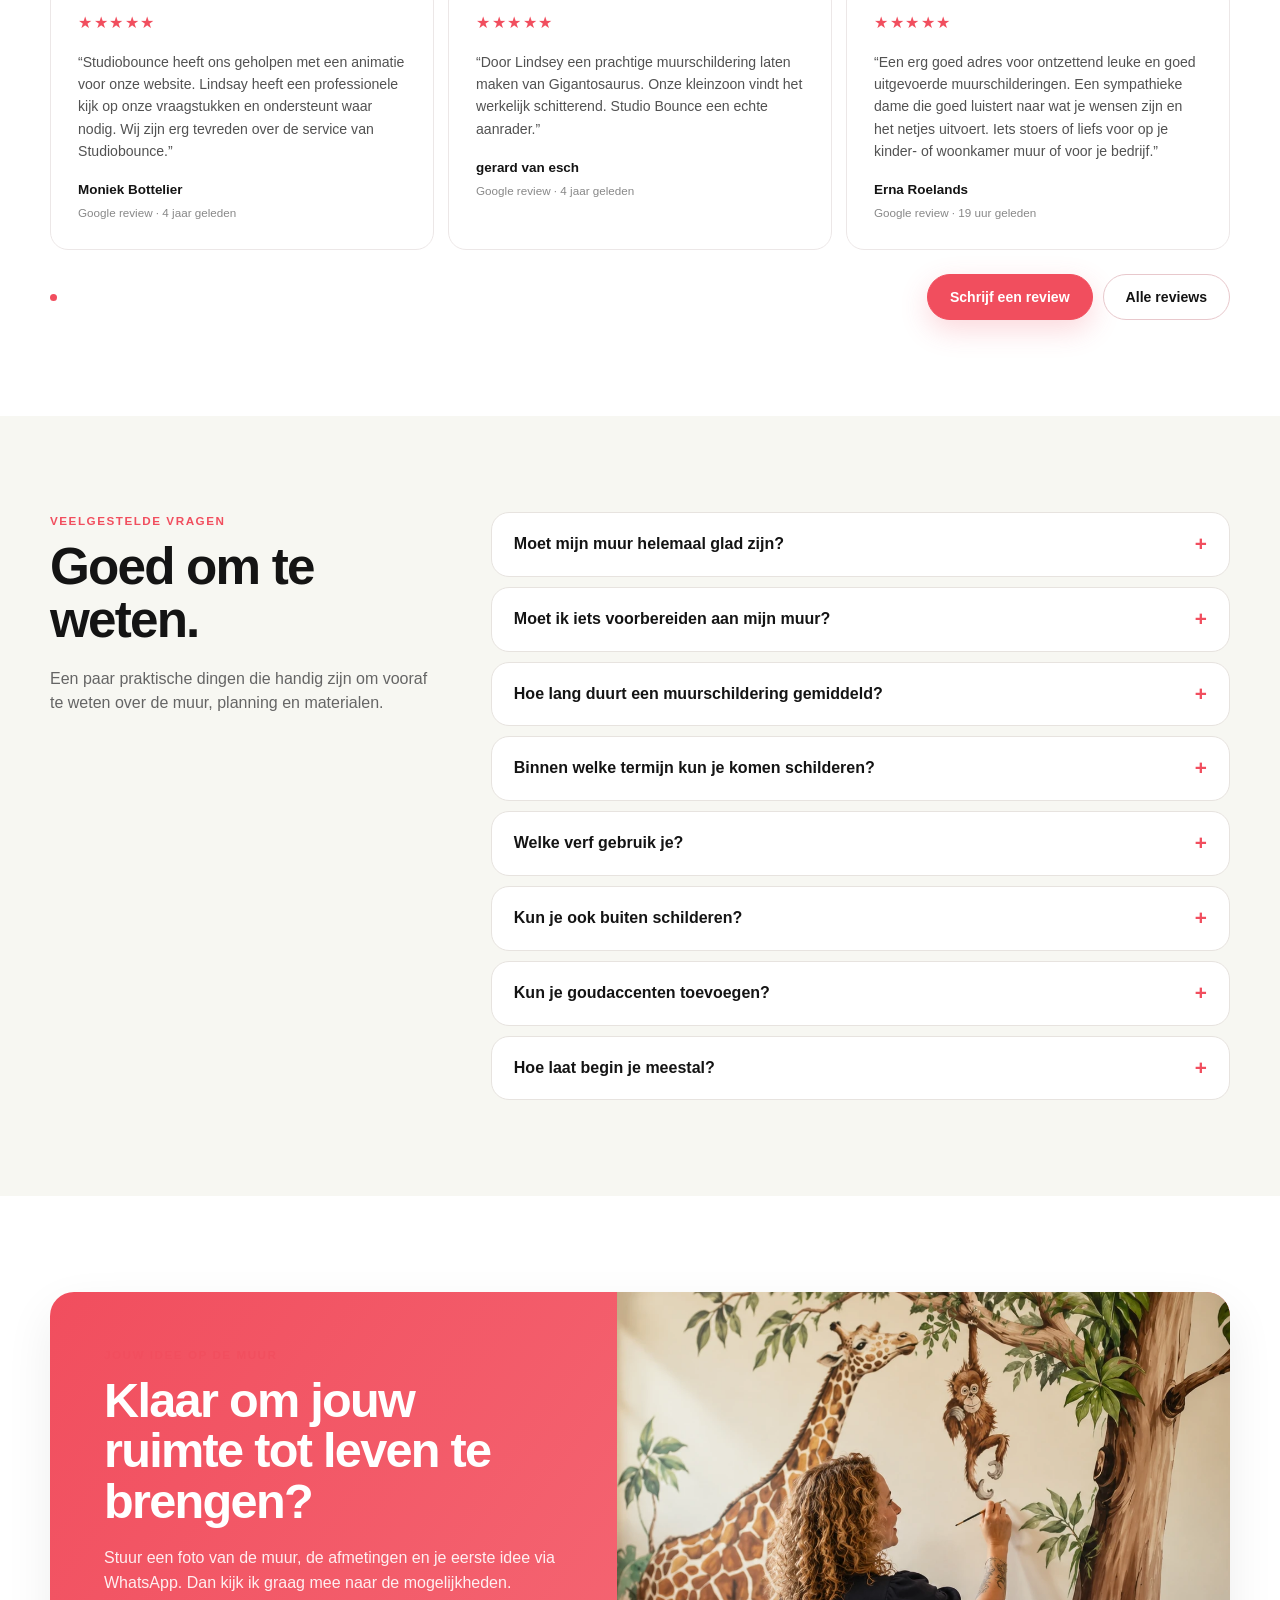
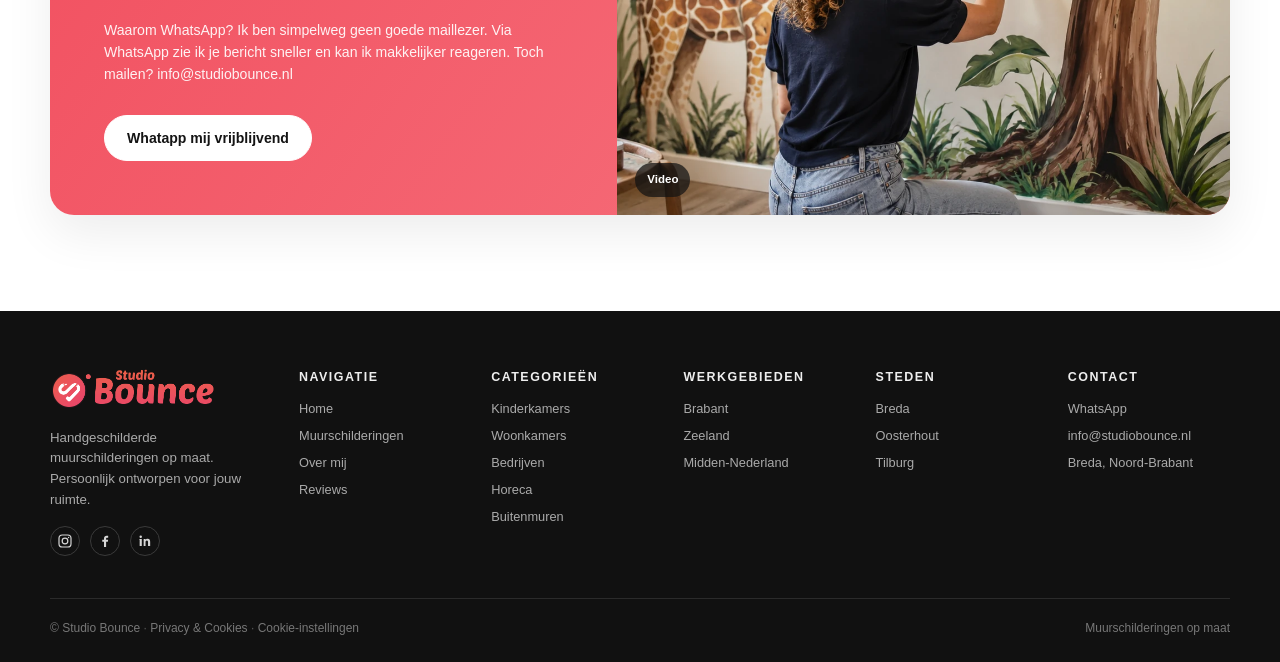
==== commit cc36d1ba: "Publish from SiteEdit — 2026-11-24 08:48" ====
--- a/index.html
+++ b/index.html
@@ -1,5 +1,8 @@
 <!DOCTYPE html>
 <html lang="nl"><head>
+  <!-- SiteEdit Counter.dev: begin -->
+  <script async="" src="https://cdn.counter.dev/script.js" data-id="cee1f6a6-7c52-46c7-933c-d70c8f263736" data-utcoffset="1"></script>
+  <!-- SiteEdit Counter.dev: end -->
   <!-- SiteEdit Analytics: begin -->
   <link rel="stylesheet" href="css/siteedit-analytics.css">
   <script defer="" src="js/siteedit-analytics-config.js"></script>
@@ -168,11 +171,11 @@
 </div>
 <div aria-label="Portfolio filters" class="filters">
 <button class="filter" data-filter="all" type="button">Alle</button>
-<button class="filter active" data-filter="babykamers" type="button">Babykamers</button>
+<button class="filter" data-filter="babykamers" type="button">Babykamers</button>
 <button class="filter" data-filter="bedrijven" type="button">Bedrijven</button>
 <button class="filter" data-filter="buiten" type="button">Buiten</button>
 <button class="filter" data-filter="kinderkamers" type="button">Kinderkamers</button>
-<button class="filter" data-filter="slaapkamers" type="button">Slaapkamers</button><button class="filter" data-filter="woonkamers" type="button" aria-selected="false" aria-pressed="false">Woonkamers</button>
+<button class="filter" data-filter="slaapkamers" type="button">Slaapkamers</button><button class="filter" data-filter="woonkamers" type="button" aria-selected="false" aria-pressed="false">Woonkamers</button><button class="filter active" data-filter="raamschilderingen" type="button" aria-selected="false" aria-pressed="false">Raamschilderingen</button>
 
 
 
@@ -186,25 +189,25 @@
 
 
 
-<article aria-label="Vergroot bedrijfsmural" class="gallery-card" data-cat="babykamers" role="button" tabindex="0">
+<article aria-label="Vergroot bedrijfsmural" class="gallery-card" data-cat="babykamers" role="button" tabindex="0" hidden="">
 <img alt="" src="assets/siteedit/Babykamer_-Muurschilderingen-website2.jpg" data-siteedit-resizable="" data-editor-name="Image" class="" data-siteedit-gallery-item="true" style="width: 100%; height: auto; object-fit: cover; border-radius: 0px; max-width: 100%;">
 <span>Babykamers</span>
-</article><article aria-label="Vergroot bedrijfsmural" class="gallery-card" data-cat="babykamers" role="button" tabindex="0">
+</article><article aria-label="Vergroot bedrijfsmural" class="gallery-card" data-cat="babykamers" role="button" tabindex="0" hidden="">
 <img alt="" src="assets/siteedit/Babykamer_Muurschilderingen-website.jpg" data-siteedit-resizable="" data-editor-name="Image" class="" data-siteedit-gallery-item="true" style="width: 100%; height: auto; object-fit: cover; border-radius: 0px; max-width: 100%;">
 <span>Babykamers</span>
-</article><article aria-label="Vergroot bedrijfsmural" class="gallery-card" data-cat="babykamers" role="button" tabindex="0">
+</article><article aria-label="Vergroot bedrijfsmural" class="gallery-card" data-cat="babykamers" role="button" tabindex="0" hidden="">
 <img alt="" src="assets/siteedit/Babykamer_Muurschilderingen-website8.jpg" data-siteedit-resizable="" data-editor-name="Image" class="" data-siteedit-gallery-item="true" style="width: 100%; height: auto; object-fit: cover; border-radius: 0px; max-width: 100%;">
 <span>Babykamers</span>
-</article><article aria-label="Vergroot bedrijfsmural" class="gallery-card" data-cat="babykamers" role="button" tabindex="0">
+</article><article aria-label="Vergroot bedrijfsmural" class="gallery-card" data-cat="babykamers" role="button" tabindex="0" hidden="">
 <img alt="" src="assets/siteedit/Babykamer_Muurschilderingen-website17.jpg" data-siteedit-resizable="" data-editor-name="Image" class="" data-siteedit-gallery-item="true" style="width: 100%; height: auto; object-fit: cover; border-radius: 0px; max-width: 100%;">
 <span>Babykamers</span>
-</article><article aria-label="Vergroot bedrijfsmural" class="gallery-card" data-cat="babykamers" role="button" tabindex="0">
+</article><article aria-label="Vergroot bedrijfsmural" class="gallery-card" data-cat="babykamers" role="button" tabindex="0" hidden="">
 <img alt="" src="assets/siteedit/Babykamer_Muurschilderingen-website22.jpg" data-siteedit-resizable="" data-editor-name="Image" class="" data-siteedit-gallery-item="true" style="width: 100%; height: auto; object-fit: cover; border-radius: 0px; max-width: 100%;">
 <span>Babykamers</span>
-</article><article aria-label="Vergroot bedrijfsmural" class="gallery-card" data-cat="babykamers" role="button" tabindex="0">
+</article><article aria-label="Vergroot bedrijfsmural" class="gallery-card" data-cat="babykamers" role="button" tabindex="0" hidden="">
 <img alt="" src="assets/siteedit/Babykamer_Muurschilderingen-website23.jpg" data-siteedit-resizable="" data-editor-name="Image" class="" data-siteedit-gallery-item="true" style="width: 100%; height: auto; object-fit: cover; border-radius: 0px; max-width: 100%;">
 <span>Babykamers</span>
-</article><article aria-label="Vergroot bedrijfsmural" class="gallery-card" data-cat="babykamers" role="button" tabindex="0">
+</article><article aria-label="Vergroot bedrijfsmural" class="gallery-card" data-cat="babykamers" role="button" tabindex="0" hidden="">
 <img alt="Muurschildering_leeuw_dieren_babykamer" src="assets/siteedit/Muurschilderingen-website_333.jpg" data-siteedit-resizable="" data-editor-name="Image" class="" data-siteedit-gallery-item="true" style="width: 100%; height: auto; object-fit: cover; border-radius: 0px; max-width: 100%; aspect-ratio: 383 / 255;">
 <span>Babykamers</span>
 </article><article aria-label="Vergroot bedrijfsmural" class="gallery-card" data-cat="bedrijven" role="button" tabindex="0" hidden="">
@@ -255,6 +258,12 @@
 </article><article aria-label="Vergroot horeca muurschildering" class="gallery-card" data-cat="kinderkamers" role="button" tabindex="0" hidden="">
 <img alt="" src="assets/siteedit/Kinderkamer_Muurschilderingen-website25-2.jpg" data-siteedit-resizable="" data-editor-name="Image" class="" data-siteedit-gallery-item="true" style="width: 100%; height: auto; object-fit: cover; border-radius: 0px; max-width: 100%;">
 <span>Kinderkamers</span>
+</article><article aria-label="Vergroot bedrijfsmural" class="gallery-card" data-cat="raamschilderingen" role="button" tabindex="0">
+<img alt="" src="assets/siteedit/Raamschildering-halloween.jpg" data-siteedit-resizable="" data-editor-name="Image" class="" data-siteedit-gallery-item="true" style="width: 100%; height: auto; object-fit: cover; border-radius: 0px; max-width: 100%;">
+<span>Raamschilderingen</span>
+</article><article aria-label="Vergroot bedrijfsmural" class="gallery-card" data-cat="raamschilderingen" role="button" tabindex="0">
+<img alt="" src="assets/siteedit/Raamschildering-sinterklaas.jpg" data-siteedit-resizable="" data-editor-name="Image" class="" data-siteedit-gallery-item="true" style="width: 100%; height: auto; object-fit: cover; border-radius: 0px; max-width: 100%;">
+<span>Raamschilderingen</span>
 </article><article aria-label="Vergroot buitenmuur" class="gallery-card" data-cat="slaapkamers" role="button" tabindex="0" hidden="">
 <img alt="Muurschildering_slaapkamer_bloemen_fluitenkruid" src="assets/siteedit/Muurschilderingen-website_332.jpg" data-siteedit-resizable="" data-editor-name="Image" class="" data-siteedit-gallery-item="true" style="width: 100%; height: auto; object-fit: cover; border-radius: 0px; max-width: 100%; aspect-ratio: 383 / 255;">
 <span>Slaapkamers</span>
